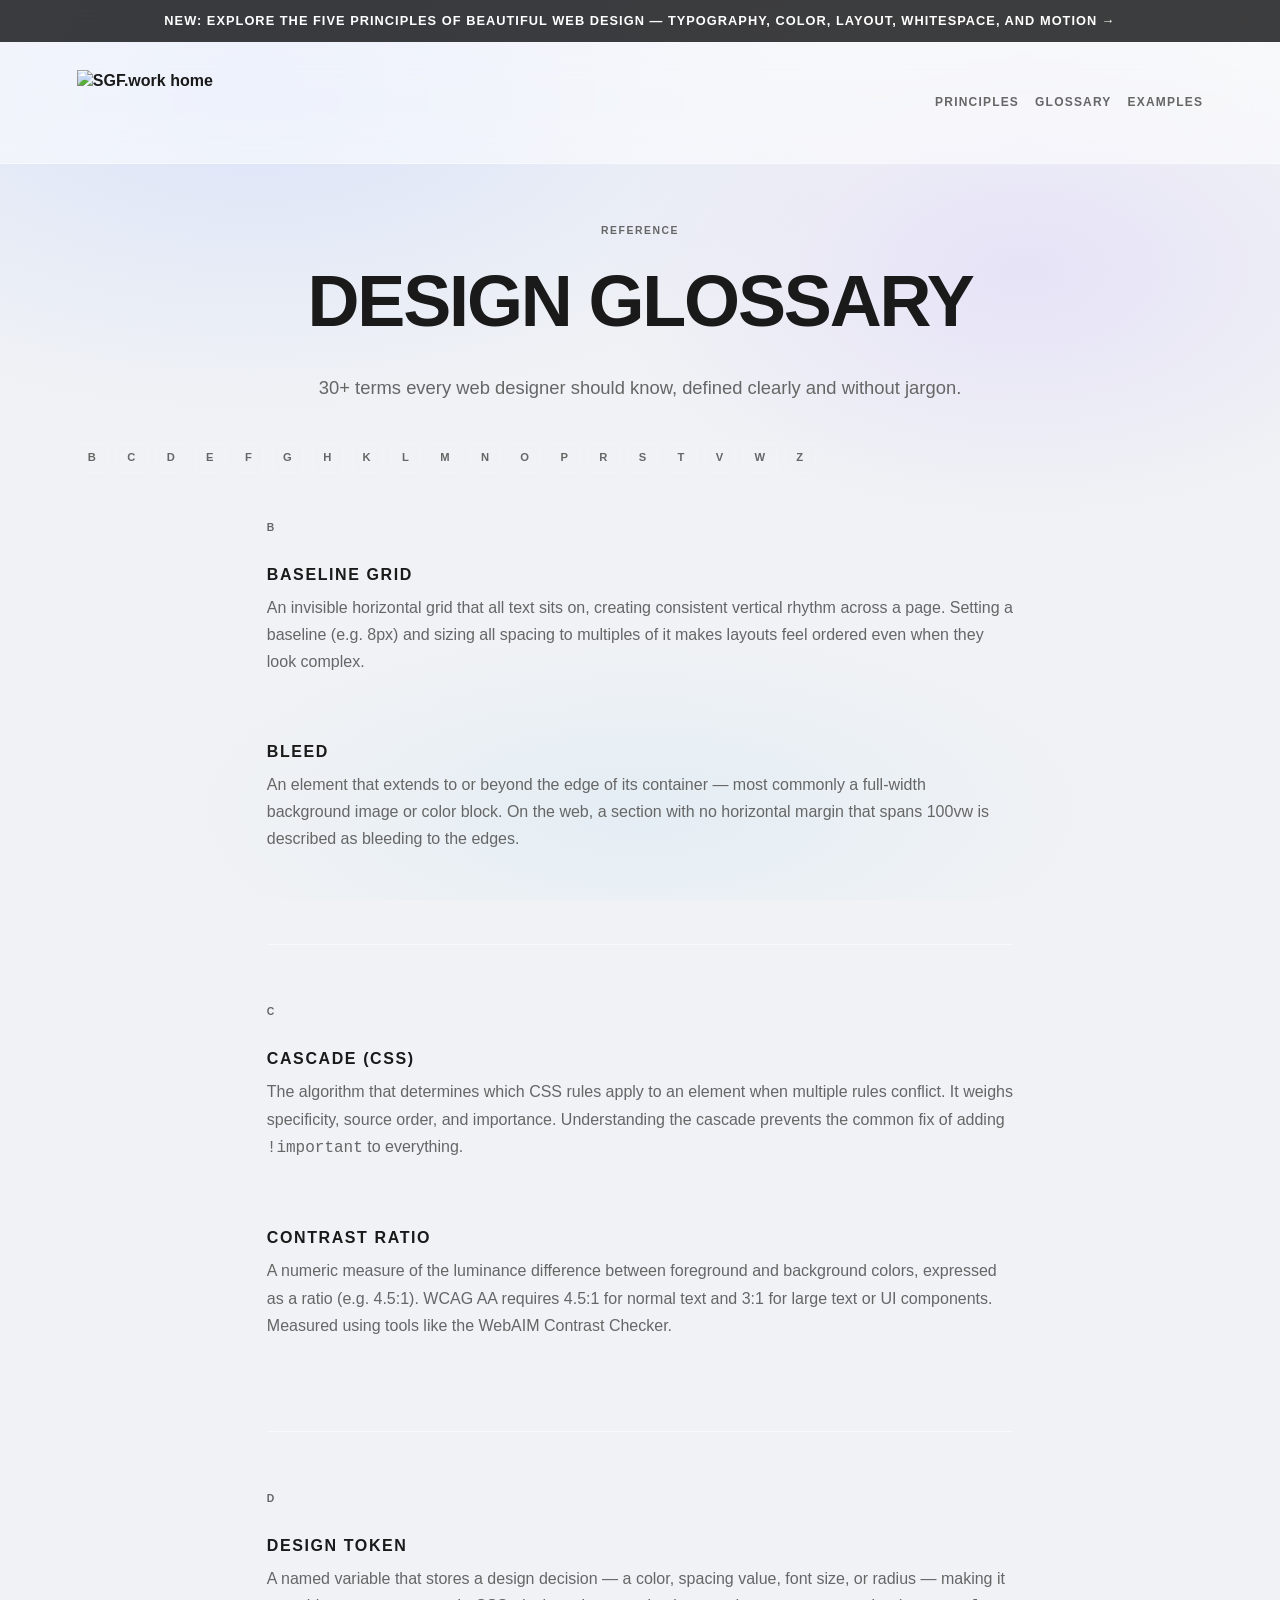
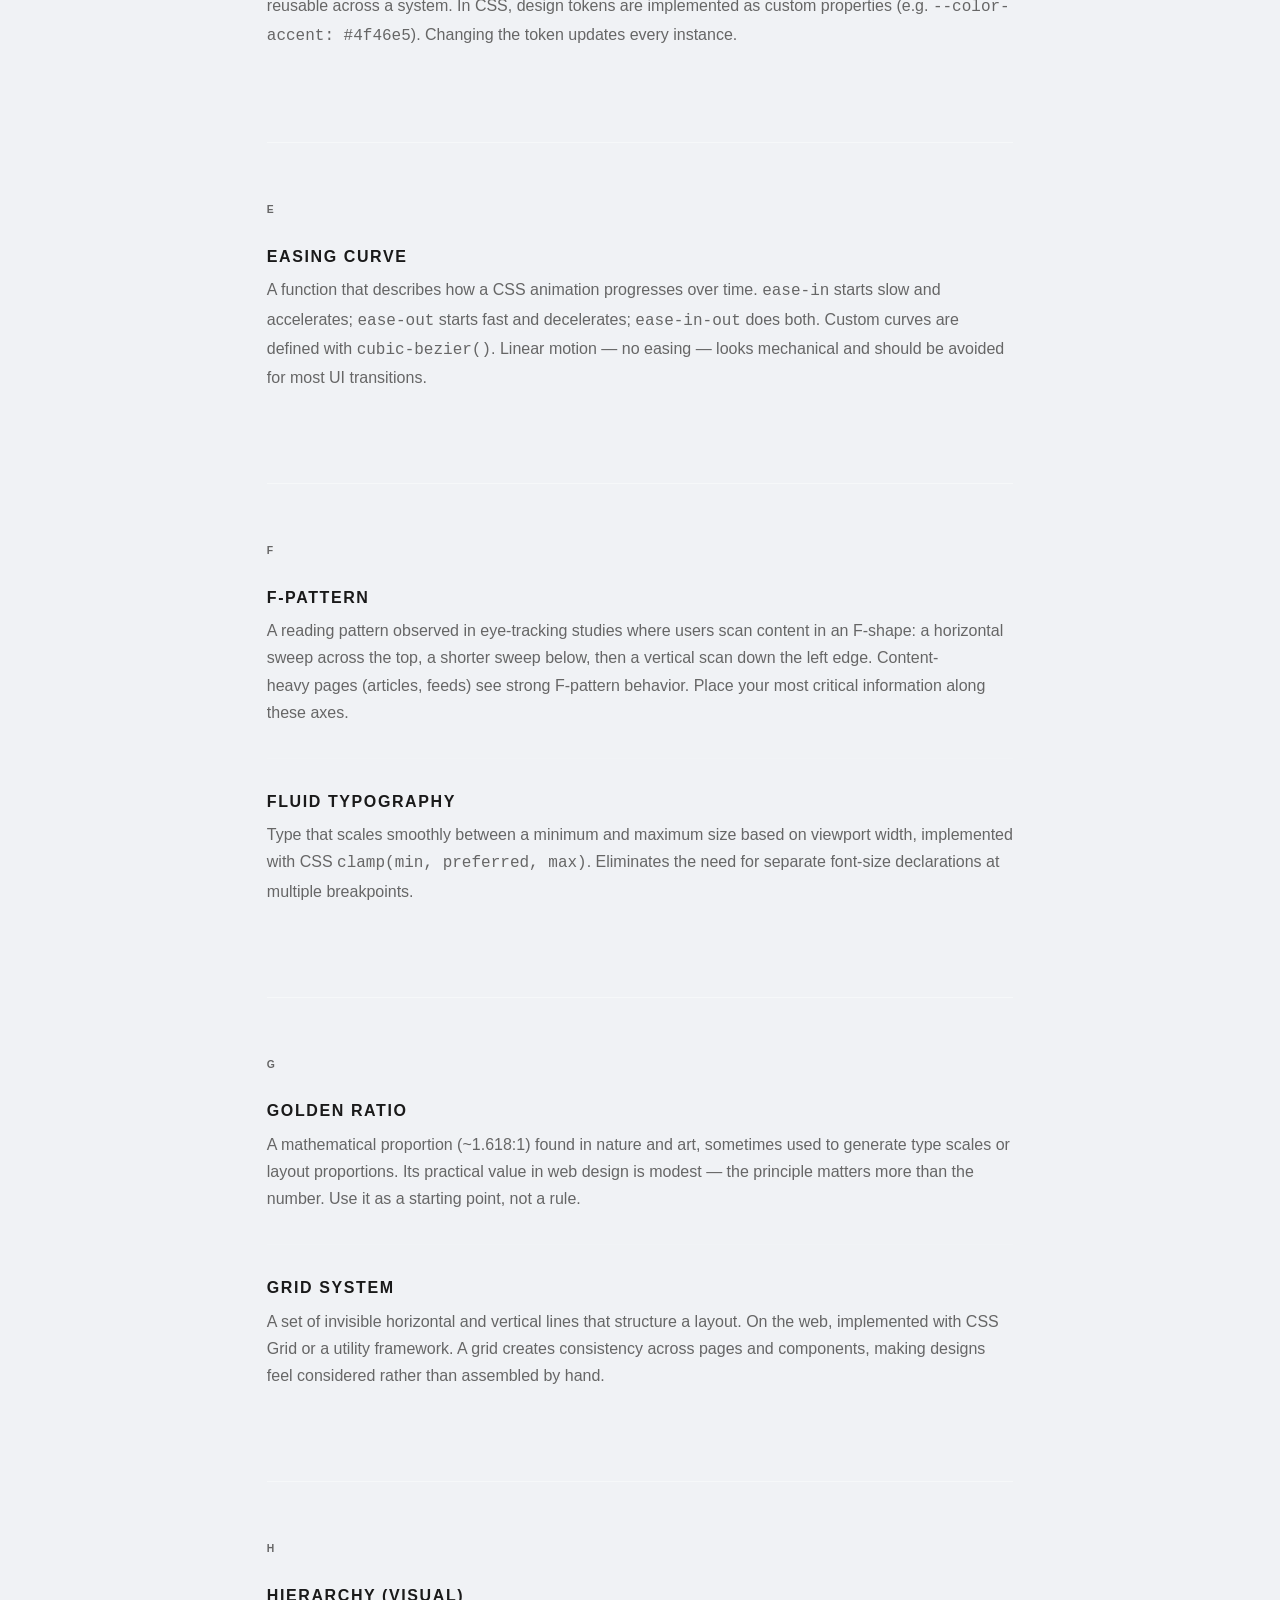
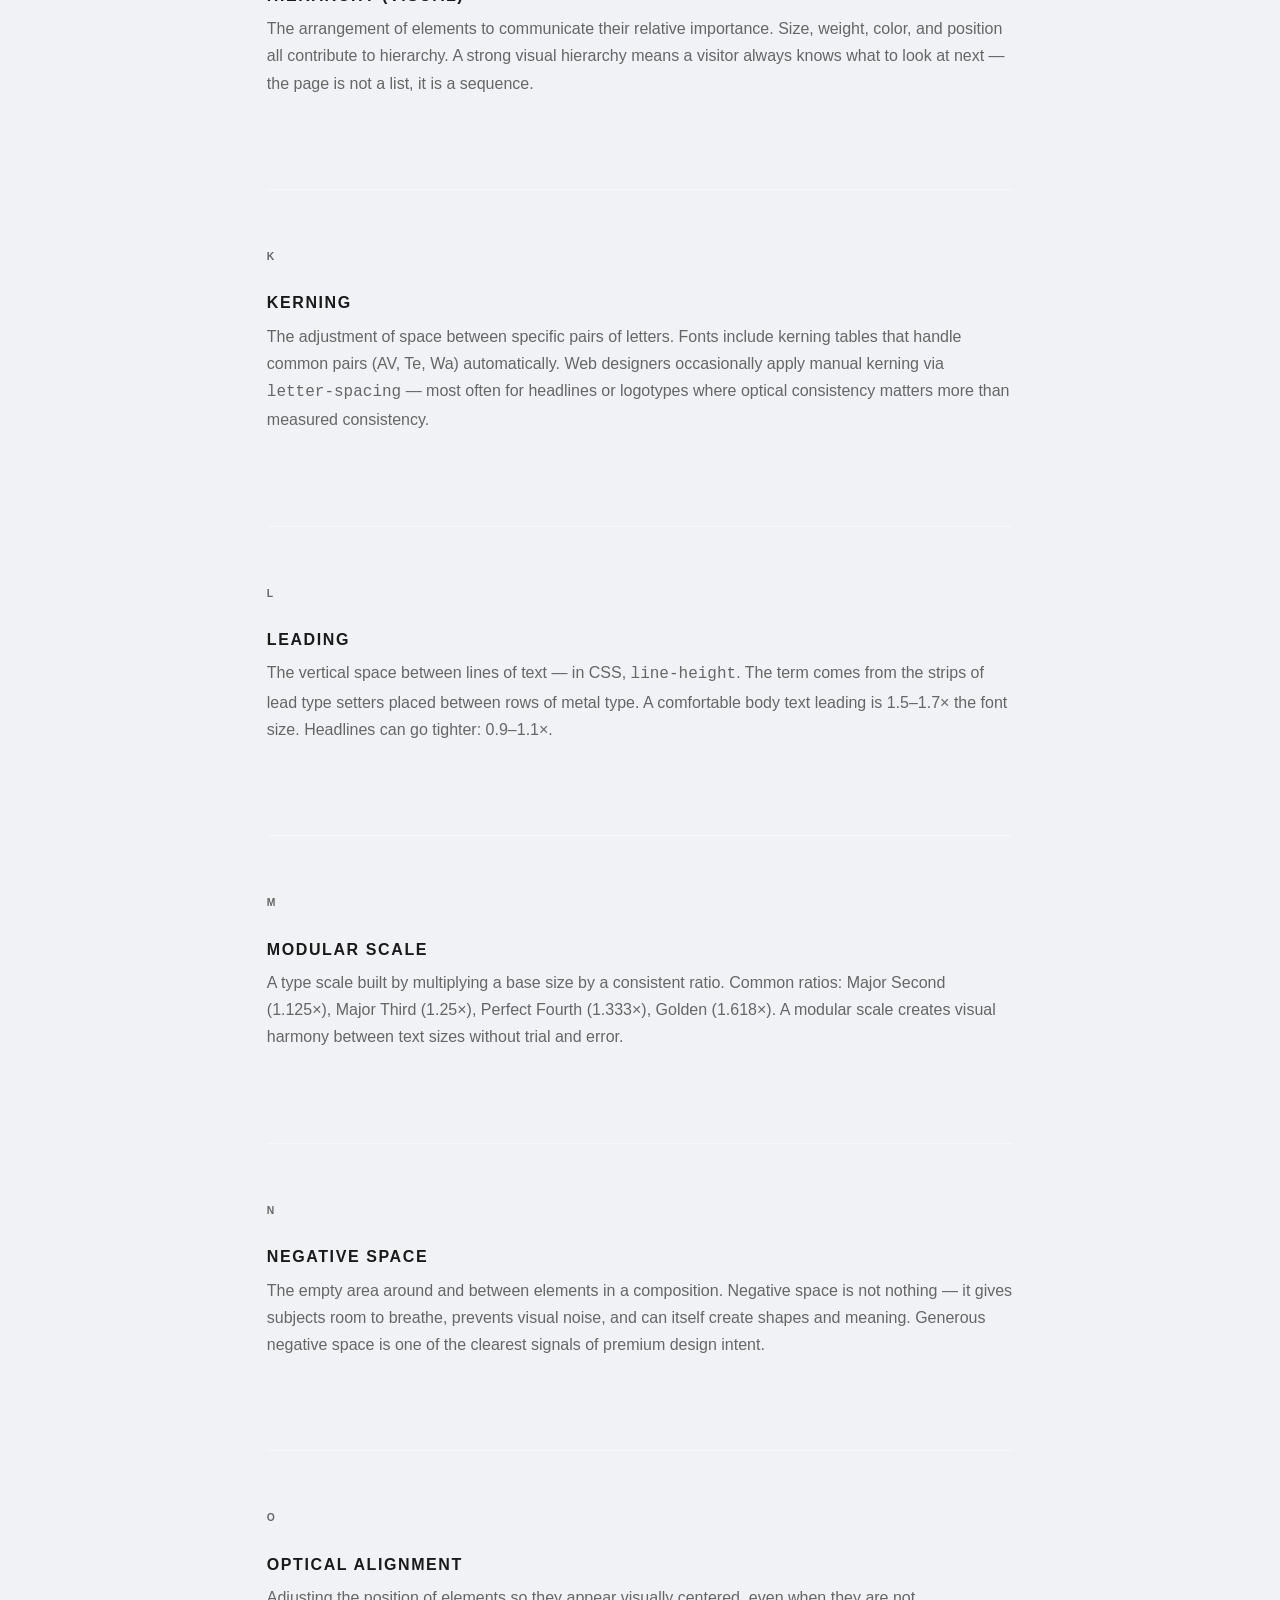
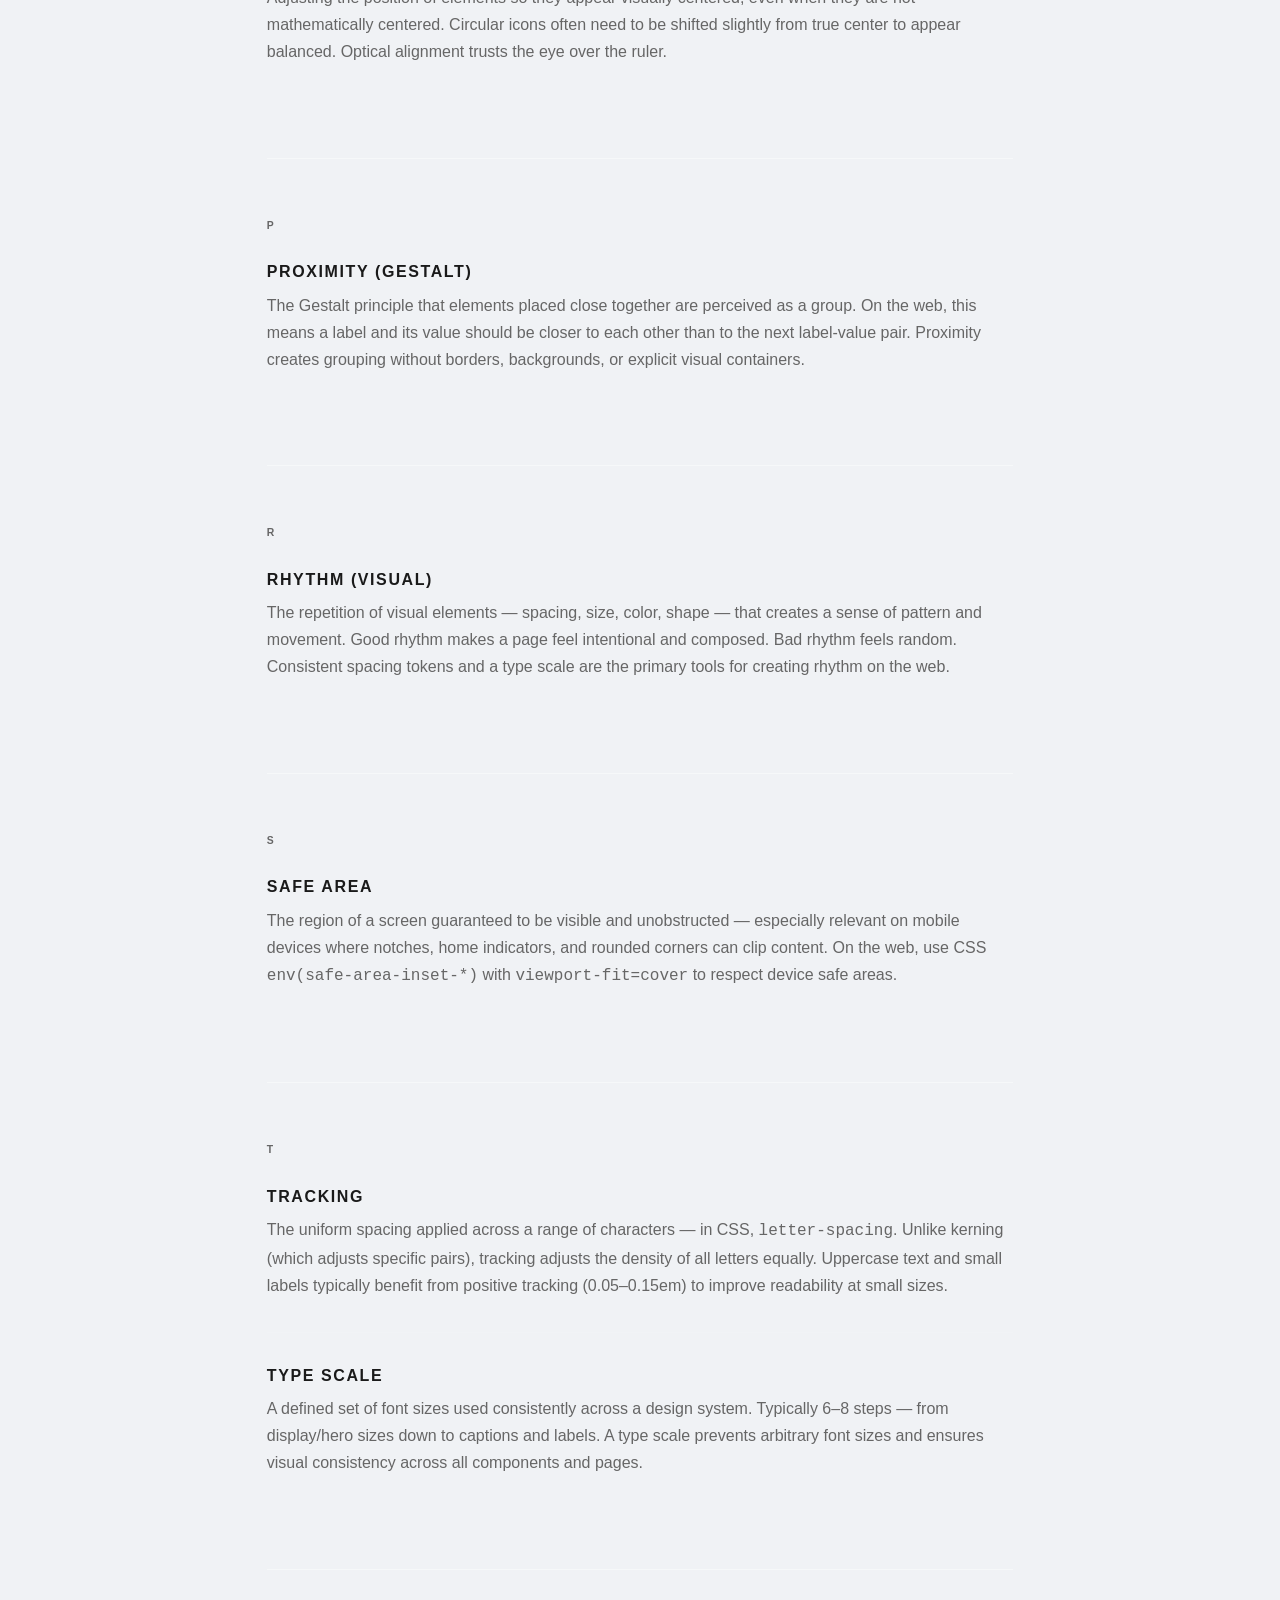
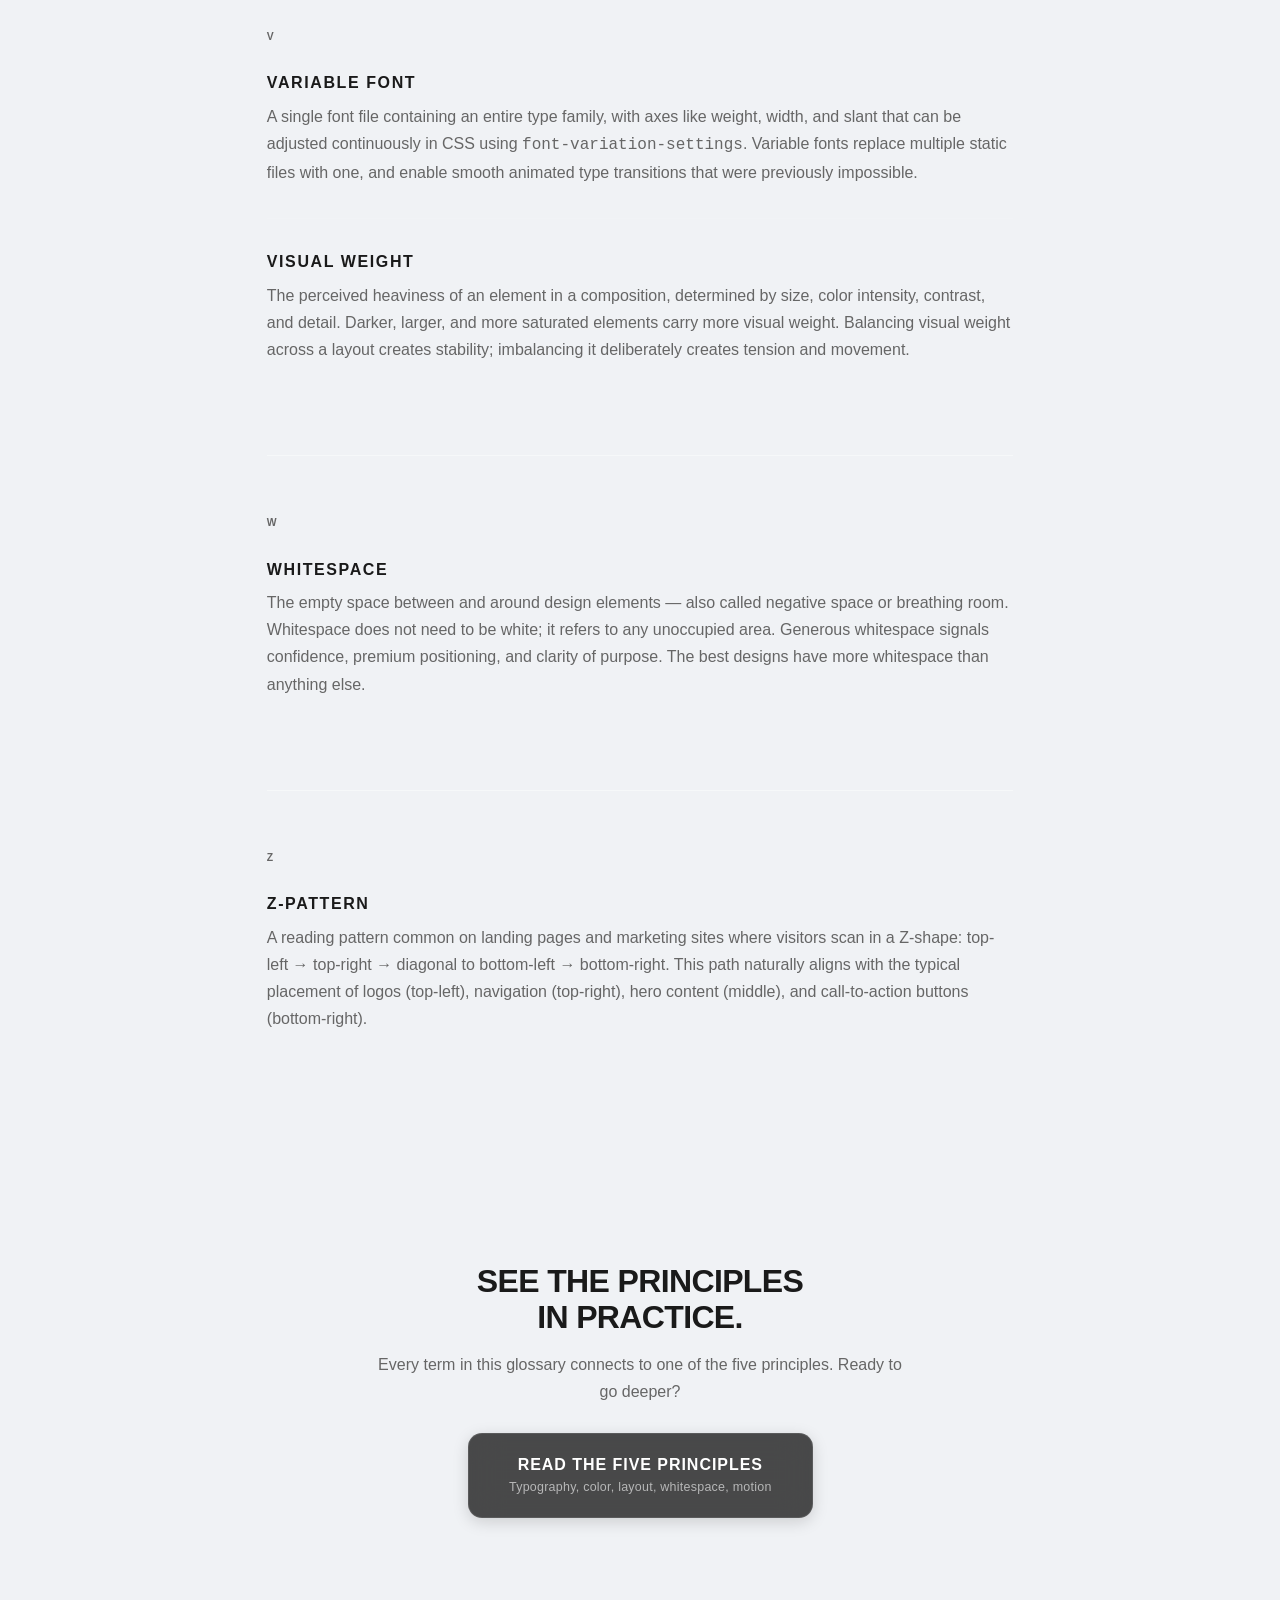
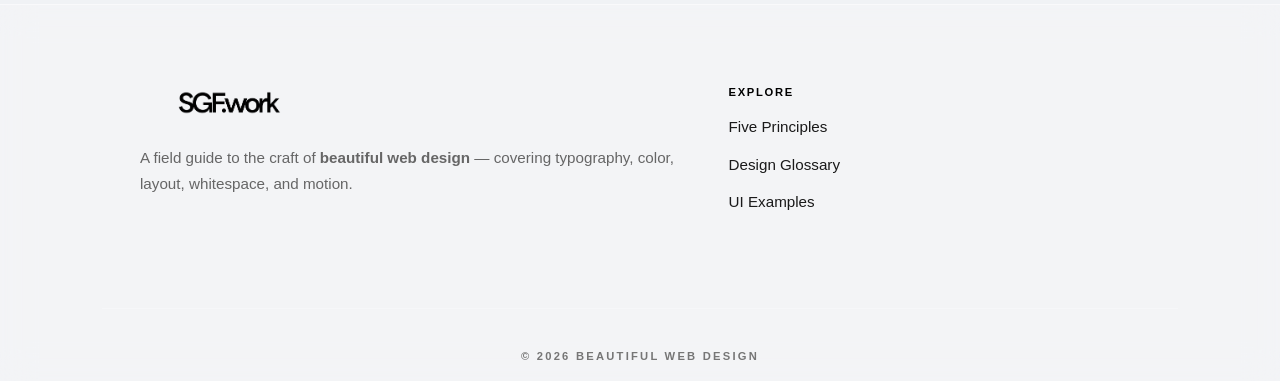
==== glossary.html @ 8f2be922 "Add design glossary and principles pages with comprehensive definitions and guidelines" ====
<!DOCTYPE html>
<html lang="en">
<head>
    <meta charset="UTF-8">
    <meta name="viewport" content="width=device-width, initial-scale=1.0">
    <title>Design Glossary | Beautiful Web Design</title>
    <meta name="description" content="30+ web design terms defined clearly — from baseline grid to Z-pattern scanning.">
    <link rel="icon" type="image/png" href="/assets/images/favicon.png">
    <link rel="stylesheet" href="https://use.typekit.net/oii6upi.css?display=swap">
    <link rel="stylesheet" href="/assets/css/global.css">
    <link rel="stylesheet" href="/assets/css/animations.css">
    <link rel="stylesheet" href="/assets/css/pages.css">
    <link rel="stylesheet" href="/assets/css/mobile.css">
    <script src="/assets/js/components.js" defer></script>
    <script src="/assets/js/animations.js" defer></script>
</head>
<body>

<div id="site-header" data-variant="main"></div>

<main id="main-content">

<!-- ═══════════════════════ PAGE HERO ═══════════════════════ -->

<section class="page-hero page-hero--wide">
    <div class="section-label">Reference</div>
    <h1>Design Glossary</h1>
    <p class="subtitle">30+ terms every web designer should know, defined clearly and without jargon.</p>
</section>

<!-- ═══════════════════════ LETTER NAV ═══════════════════════ -->

<div class="letter-nav" role="navigation" aria-label="Jump to letter">
    <a href="#letter-B">B</a>
    <a href="#letter-C">C</a>
    <a href="#letter-D">D</a>
    <a href="#letter-E">E</a>
    <a href="#letter-F">F</a>
    <a href="#letter-G">G</a>
    <a href="#letter-H">H</a>
    <a href="#letter-K">K</a>
    <a href="#letter-L">L</a>
    <a href="#letter-M">M</a>
    <a href="#letter-N">N</a>
    <a href="#letter-O">O</a>
    <a href="#letter-P">P</a>
    <a href="#letter-R">R</a>
    <a href="#letter-S">S</a>
    <a href="#letter-T">T</a>
    <a href="#letter-V">V</a>
    <a href="#letter-W">W</a>
    <a href="#letter-Z">Z</a>
</div>

<!-- ═══════════════════════ TERMS ═══════════════════════ -->

<div style="padding: 0 6% 80px; max-width: 900px; margin: 0 auto;">

    <!-- B -->
    <div id="letter-B" class="glossary-section">
        <div class="section-label" style="margin-bottom: 28px;">B</div>
        <div class="glossary-term">
            <h3>Baseline Grid</h3>
            <p>An invisible horizontal grid that all text sits on, creating consistent vertical rhythm across a page. Setting a baseline (e.g. 8px) and sizing all spacing to multiples of it makes layouts feel ordered even when they look complex.</p>
        </div>
        <div class="glossary-term">
            <h3>Bleed</h3>
            <p>An element that extends to or beyond the edge of its container — most commonly a full-width background image or color block. On the web, a section with no horizontal margin that spans 100vw is described as bleeding to the edges.</p>
        </div>
    </div>

    <div class="section-divider"></div>

    <!-- C -->
    <div id="letter-C" class="glossary-section" style="margin-top: 60px;">
        <div class="section-label" style="margin-bottom: 28px;">C</div>
        <div class="glossary-term">
            <h3>Cascade (CSS)</h3>
            <p>The algorithm that determines which CSS rules apply to an element when multiple rules conflict. It weighs specificity, source order, and importance. Understanding the cascade prevents the common fix of adding <code>!important</code> to everything.</p>
        </div>
        <div class="glossary-term">
            <h3>Contrast Ratio</h3>
            <p>A numeric measure of the luminance difference between foreground and background colors, expressed as a ratio (e.g. 4.5:1). WCAG AA requires 4.5:1 for normal text and 3:1 for large text or UI components. Measured using tools like the WebAIM Contrast Checker.</p>
        </div>
    </div>

    <div class="section-divider"></div>

    <!-- D -->
    <div id="letter-D" class="glossary-section" style="margin-top: 60px;">
        <div class="section-label" style="margin-bottom: 28px;">D</div>
        <div class="glossary-term">
            <h3>Design Token</h3>
            <p>A named variable that stores a design decision — a color, spacing value, font size, or radius — making it reusable across a system. In CSS, design tokens are implemented as custom properties (e.g. <code>--color-accent: #4f46e5</code>). Changing the token updates every instance.</p>
        </div>
    </div>

    <div class="section-divider"></div>

    <!-- E -->
    <div id="letter-E" class="glossary-section" style="margin-top: 60px;">
        <div class="section-label" style="margin-bottom: 28px;">E</div>
        <div class="glossary-term">
            <h3>Easing Curve</h3>
            <p>A function that describes how a CSS animation progresses over time. <code>ease-in</code> starts slow and accelerates; <code>ease-out</code> starts fast and decelerates; <code>ease-in-out</code> does both. Custom curves are defined with <code>cubic-bezier()</code>. Linear motion — no easing — looks mechanical and should be avoided for most UI transitions.</p>
        </div>
    </div>

    <div class="section-divider"></div>

    <!-- F -->
    <div id="letter-F" class="glossary-section" style="margin-top: 60px;">
        <div class="section-label" style="margin-bottom: 28px;">F</div>
        <div class="glossary-term">
            <h3>F-Pattern</h3>
            <p>A reading pattern observed in eye-tracking studies where users scan content in an F-shape: a horizontal sweep across the top, a shorter sweep below, then a vertical scan down the left edge. Content-heavy pages (articles, feeds) see strong F-pattern behavior. Place your most critical information along these axes.</p>
        </div>
        <div class="glossary-term">
            <h3>Fluid Typography</h3>
            <p>Type that scales smoothly between a minimum and maximum size based on viewport width, implemented with CSS <code>clamp(min, preferred, max)</code>. Eliminates the need for separate font-size declarations at multiple breakpoints.</p>
        </div>
    </div>

    <div class="section-divider"></div>

    <!-- G -->
    <div id="letter-G" class="glossary-section" style="margin-top: 60px;">
        <div class="section-label" style="margin-bottom: 28px;">G</div>
        <div class="glossary-term">
            <h3>Golden Ratio</h3>
            <p>A mathematical proportion (~1.618:1) found in nature and art, sometimes used to generate type scales or layout proportions. Its practical value in web design is modest — the principle matters more than the number. Use it as a starting point, not a rule.</p>
        </div>
        <div class="glossary-term">
            <h3>Grid System</h3>
            <p>A set of invisible horizontal and vertical lines that structure a layout. On the web, implemented with CSS Grid or a utility framework. A grid creates consistency across pages and components, making designs feel considered rather than assembled by hand.</p>
        </div>
    </div>

    <div class="section-divider"></div>

    <!-- H -->
    <div id="letter-H" class="glossary-section" style="margin-top: 60px;">
        <div class="section-label" style="margin-bottom: 28px;">H</div>
        <div class="glossary-term">
            <h3>Hierarchy (Visual)</h3>
            <p>The arrangement of elements to communicate their relative importance. Size, weight, color, and position all contribute to hierarchy. A strong visual hierarchy means a visitor always knows what to look at next — the page is not a list, it is a sequence.</p>
        </div>
    </div>

    <div class="section-divider"></div>

    <!-- K -->
    <div id="letter-K" class="glossary-section" style="margin-top: 60px;">
        <div class="section-label" style="margin-bottom: 28px;">K</div>
        <div class="glossary-term">
            <h3>Kerning</h3>
            <p>The adjustment of space between specific pairs of letters. Fonts include kerning tables that handle common pairs (AV, Te, Wa) automatically. Web designers occasionally apply manual kerning via <code>letter-spacing</code> — most often for headlines or logotypes where optical consistency matters more than measured consistency.</p>
        </div>
    </div>

    <div class="section-divider"></div>

    <!-- L -->
    <div id="letter-L" class="glossary-section" style="margin-top: 60px;">
        <div class="section-label" style="margin-bottom: 28px;">L</div>
        <div class="glossary-term">
            <h3>Leading</h3>
            <p>The vertical space between lines of text — in CSS, <code>line-height</code>. The term comes from the strips of lead type setters placed between rows of metal type. A comfortable body text leading is 1.5–1.7× the font size. Headlines can go tighter: 0.9–1.1×.</p>
        </div>
    </div>

    <div class="section-divider"></div>

    <!-- M -->
    <div id="letter-M" class="glossary-section" style="margin-top: 60px;">
        <div class="section-label" style="margin-bottom: 28px;">M</div>
        <div class="glossary-term">
            <h3>Modular Scale</h3>
            <p>A type scale built by multiplying a base size by a consistent ratio. Common ratios: Major Second (1.125×), Major Third (1.25×), Perfect Fourth (1.333×), Golden (1.618×). A modular scale creates visual harmony between text sizes without trial and error.</p>
        </div>
    </div>

    <div class="section-divider"></div>

    <!-- N -->
    <div id="letter-N" class="glossary-section" style="margin-top: 60px;">
        <div class="section-label" style="margin-bottom: 28px;">N</div>
        <div class="glossary-term">
            <h3>Negative Space</h3>
            <p>The empty area around and between elements in a composition. Negative space is not nothing — it gives subjects room to breathe, prevents visual noise, and can itself create shapes and meaning. Generous negative space is one of the clearest signals of premium design intent.</p>
        </div>
    </div>

    <div class="section-divider"></div>

    <!-- O -->
    <div id="letter-O" class="glossary-section" style="margin-top: 60px;">
        <div class="section-label" style="margin-bottom: 28px;">O</div>
        <div class="glossary-term">
            <h3>Optical Alignment</h3>
            <p>Adjusting the position of elements so they appear visually centered, even when they are not mathematically centered. Circular icons often need to be shifted slightly from true center to appear balanced. Optical alignment trusts the eye over the ruler.</p>
        </div>
    </div>

    <div class="section-divider"></div>

    <!-- P -->
    <div id="letter-P" class="glossary-section" style="margin-top: 60px;">
        <div class="section-label" style="margin-bottom: 28px;">P</div>
        <div class="glossary-term">
            <h3>Proximity (Gestalt)</h3>
            <p>The Gestalt principle that elements placed close together are perceived as a group. On the web, this means a label and its value should be closer to each other than to the next label-value pair. Proximity creates grouping without borders, backgrounds, or explicit visual containers.</p>
        </div>
    </div>

    <div class="section-divider"></div>

    <!-- R -->
    <div id="letter-R" class="glossary-section" style="margin-top: 60px;">
        <div class="section-label" style="margin-bottom: 28px;">R</div>
        <div class="glossary-term">
            <h3>Rhythm (Visual)</h3>
            <p>The repetition of visual elements — spacing, size, color, shape — that creates a sense of pattern and movement. Good rhythm makes a page feel intentional and composed. Bad rhythm feels random. Consistent spacing tokens and a type scale are the primary tools for creating rhythm on the web.</p>
        </div>
    </div>

    <div class="section-divider"></div>

    <!-- S -->
    <div id="letter-S" class="glossary-section" style="margin-top: 60px;">
        <div class="section-label" style="margin-bottom: 28px;">S</div>
        <div class="glossary-term">
            <h3>Safe Area</h3>
            <p>The region of a screen guaranteed to be visible and unobstructed — especially relevant on mobile devices where notches, home indicators, and rounded corners can clip content. On the web, use CSS <code>env(safe-area-inset-*)</code> with <code>viewport-fit=cover</code> to respect device safe areas.</p>
        </div>
    </div>

    <div class="section-divider"></div>

    <!-- T -->
    <div id="letter-T" class="glossary-section" style="margin-top: 60px;">
        <div class="section-label" style="margin-bottom: 28px;">T</div>
        <div class="glossary-term">
            <h3>Tracking</h3>
            <p>The uniform spacing applied across a range of characters — in CSS, <code>letter-spacing</code>. Unlike kerning (which adjusts specific pairs), tracking adjusts the density of all letters equally. Uppercase text and small labels typically benefit from positive tracking (0.05–0.15em) to improve readability at small sizes.</p>
        </div>
        <div class="glossary-term">
            <h3>Type Scale</h3>
            <p>A defined set of font sizes used consistently across a design system. Typically 6–8 steps — from display/hero sizes down to captions and labels. A type scale prevents arbitrary font sizes and ensures visual consistency across all components and pages.</p>
        </div>
    </div>

    <div class="section-divider"></div>

    <!-- V -->
    <div id="letter-V" class="glossary-section" style="margin-top: 60px;">
        <div class="section-label" style="margin-bottom: 28px;">V</div>
        <div class="glossary-term">
            <h3>Variable Font</h3>
            <p>A single font file containing an entire type family, with axes like weight, width, and slant that can be adjusted continuously in CSS using <code>font-variation-settings</code>. Variable fonts replace multiple static files with one, and enable smooth animated type transitions that were previously impossible.</p>
        </div>
        <div class="glossary-term">
            <h3>Visual Weight</h3>
            <p>The perceived heaviness of an element in a composition, determined by size, color intensity, contrast, and detail. Darker, larger, and more saturated elements carry more visual weight. Balancing visual weight across a layout creates stability; imbalancing it deliberately creates tension and movement.</p>
        </div>
    </div>

    <div class="section-divider"></div>

    <!-- W -->
    <div id="letter-W" class="glossary-section" style="margin-top: 60px;">
        <div class="section-label" style="margin-bottom: 28px;">W</div>
        <div class="glossary-term">
            <h3>Whitespace</h3>
            <p>The empty space between and around design elements — also called negative space or breathing room. Whitespace does not need to be white; it refers to any unoccupied area. Generous whitespace signals confidence, premium positioning, and clarity of purpose. The best designs have more whitespace than anything else.</p>
        </div>
    </div>

    <div class="section-divider"></div>

    <!-- Z -->
    <div id="letter-Z" class="glossary-section" style="margin-top: 60px;">
        <div class="section-label" style="margin-bottom: 28px;">Z</div>
        <div class="glossary-term">
            <h3>Z-Pattern</h3>
            <p>A reading pattern common on landing pages and marketing sites where visitors scan in a Z-shape: top-left → top-right → diagonal to bottom-left → bottom-right. This path naturally aligns with the typical placement of logos (top-left), navigation (top-right), hero content (middle), and call-to-action buttons (bottom-right).</p>
        </div>
    </div>

</div>

<!-- ═══════════════════════ CTA ═══════════════════════ -->

<div class="why-cta">
    <h2>See the principles in practice.</h2>
    <p>Every term in this glossary connects to one of the five principles. Ready to go deeper?</p>
    <a href="/principles.html" class="btn-cta">Read the Five Principles <span>Typography, color, layout, whitespace, motion</span></a>
</div>

</main>

<div id="site-footer" data-variant="full"></div>

</body>
</html>
---- assets/css/global.css ----
/* ==========================================================================
   Global Styles - Shared across all pages
   ========================================================================== */

:root {
            --primary-color: #000000;
            --accent-color: #000000;
            --text-main: #1a1a1a;
            --text-muted: #666666;
            --bg-color: #f0f2f5;
            --glass-bg: rgba(255, 255, 255, 0.45);
            --glass-bg-hover: rgba(255, 255, 255, 0.6);
            --glass-border: rgba(255, 255, 255, 0.5);
            --glass-shadow: 0 8px 32px rgba(0, 0, 0, 0.06);
            --glass-blur: blur(16px);
            --dark-glass-bg: rgba(0, 0, 0, 0.65);
            --dark-glass-border: rgba(255, 255, 255, 0.12);
}

/* --- Heading & Text Wrap --- */
h1, h2, h3, h4 {
    text-wrap: balance;
}

p {
    text-wrap: pretty;
}

/* --- Brand Subtitle (by Global Workspaces) --- */
.brand-sub {
    display: block;
    font-size: 0.45em;
    font-weight: 300;
    opacity: 0.7;
    letter-spacing: 0;
    text-transform: none;
    margin-top: 0.3em;
}

/* --- Skip Link (Accessibility) --- */
.skip-link {
    position: absolute;
    top: -40px;
    left: 0;
    background: var(--primary-color);
    color: white;
    padding: 8px 16px;
    z-index: 100;
    text-decoration: none;
    font-size: 0.9rem;
}

.skip-link:focus {
    top: 0;
}

/* --- Navigation --- */
nav {
    display: flex;
    justify-content: space-between;
    align-items: center;
    padding: 28px 6%;
    position: sticky;
    top: 0;
    background: rgba(255, 255, 255, 0.5);
    -webkit-backdrop-filter: blur(20px);
    backdrop-filter: blur(20px);
    z-index: 90;
    transition: margin 0.3s ease, border-radius 0.3s ease, box-shadow 0.3s ease, padding 0.3s ease, top 0.3s ease, background 0.3s ease;
    border-bottom: 1px solid rgba(255, 255, 255, 0.4);
}

nav.scrolled {
    margin: 10px 4%;
    top: 10px;
    border-radius: 16px;
    box-shadow: 0 8px 32px rgba(0, 0, 0, 0.08), inset 0 1px 0 rgba(255, 255, 255, 0.6);
    padding: 8px 3%;
    background: rgba(255, 255, 255, 0.55);
    border: 1px solid rgba(255, 255, 255, 0.5);
    border-bottom: 1px solid rgba(255, 255, 255, 0.5);
}

.announcement-banner {
    background: rgba(0, 0, 0, 0.75);
    -webkit-backdrop-filter: blur(16px);
    backdrop-filter: blur(16px);
    color: #fff;
    text-align: center;
    padding: 12px 6%;
    font-family: "area-normal", sans-serif;
    font-weight: 900;
    font-size: 0.8rem;
    letter-spacing: 0.08em;
    text-transform: uppercase;
}

.logo-link {
    text-decoration: none;
    color: inherit;
    display: inline-flex;
    align-items: center;
}
.logo {
    height: 65px;
    width: auto;
    object-fit: contain;
    display: block;
    transition: height 0.3s ease;
}

nav.scrolled .logo {
    height: 28px;
}

.nav-right {
    display: flex;
    align-items: center;
    gap: 16px;
}

.nav-blog-link {
    font-family: "area-normal", sans-serif;
    font-weight: 900;
    font-size: 0.75rem;
    text-transform: uppercase;
    letter-spacing: 0.1em;
    text-decoration: none;
    color: var(--text-muted);
    transition: color 0.2s;
}

.nav-blog-link:hover {
    color: var(--accent-color);
}

.phase-badge {
    font-size: 0.65rem;
    background: rgba(0, 0, 0, 0.75);
    -webkit-backdrop-filter: blur(8px);
    backdrop-filter: blur(8px);
    color: white;
    padding: 4px 10px;
    border-radius: 20px;
    letter-spacing: 0.1em;
    text-transform: uppercase;
    line-height: 1;
    display: inline-flex;
    align-items: center;
    border: 1px solid rgba(255, 255, 255, 0.1);
}

.back-link {
    font-family: "area-normal", sans-serif;
    font-weight: 900;
    font-size: 0.75rem;
    text-transform: uppercase;
    letter-spacing: 0.1em;
    text-decoration: none;
    color: var(--text-muted);
    transition: color 0.2s;
}

.back-link:hover { color: var(--accent-color); }

/* --- Full Footer --- */
.main-footer {
    background-color: rgba(245, 245, 248, 0.5);
    -webkit-backdrop-filter: blur(16px);
    backdrop-filter: blur(16px);
    padding: 80px 8% 40px 8%;
    border-top: 1px solid rgba(255, 255, 255, 0.5);
}

.footer-grid {
    display: grid;
    grid-template-columns: 2fr 1.5fr;
    gap: 40px;
    max-width: 1000px;
    margin: 0 auto;
}

.footer-header {
    font-family: "area-normal", sans-serif;
    font-weight: 900;
    font-size: 0.7rem;
    letter-spacing: 0.15em;
    text-transform: uppercase;
    margin-bottom: 15px;
    display: block;
    color: var(--primary-color);
}

.footer-seo-text {
    font-family: "area", sans-serif;
    font-weight: 400;
    font-size: 0.95rem;
    line-height: 1.7;
    color: var(--text-muted);
}

.footer-contact {
    list-style: none;
    padding: 0;
    margin: 0;
    font-family: "area", sans-serif;
    font-weight: 400;
}

.footer-contact li { margin-bottom: 15px; }

.footer-contact a {
    color: var(--text-main);
    text-decoration: none;
    font-size: 0.95rem;
    transition: color 0.2s ease;
}

.footer-social {
    display: flex;
    align-items: center;
    justify-content: center;
    gap: 16px;
    margin-bottom: 20px;
}

.footer-social-link {
    display: flex;
    align-items: center;
    justify-content: center;
    min-width: 44px;
    min-height: 44px;
    color: #767676;
    transition: color 0.2s ease;
}

.footer-social-link:hover {
    color: var(--text-main);
}

.footer-social-link svg {
    width: 24px;
    height: 24px;
    fill: currentColor;
    display: block;
}

.mailing-only-label {
    display: block;
    font-family: "area-normal", sans-serif;
    font-weight: 900;
    font-size: 0.65rem;
    background: #eee;
    color: #666;
    padding: 2px 6px;
    width: fit-content;
    margin-bottom: 8px;
    border-radius: 4px;
}

.footer-bottom {
    margin-top: 80px;
    padding-top: 40px;
    border-top: 1px solid rgba(255, 255, 255, 0.3);
    text-align: center;
    font-family: "area-normal", sans-serif;
    font-weight: 900;
    font-size: 0.7rem;
    letter-spacing: 0.2em;
    text-transform: uppercase;
    color: #767676;
}

.footer-logos-divider {
    display: flex;
    align-items: center;
    justify-content: center;
    gap: 20px;
    margin-top: 24px;
}

.footer-divider-line {
    width: 1px;
    height: 28px;
    border: none;
    background-color: #ccc;
    margin: 0;
}

/* --- Simple Footer --- */
.simple-footer {
    padding: 40px;
    text-align: center;
    font-size: 0.7rem;
    letter-spacing: 0.2em;
    color: #767676;
}

/* --- Hero CTAs --- */
.hero-ctas {
    display: flex;
    gap: 12px;
    margin-top: 36px;
    flex-wrap: wrap;
    justify-content: center;
}

.btn-cta-primary {
    display: inline-block;
    background: rgba(0,0,0,0.8);
    backdrop-filter: blur(10px);
    -webkit-backdrop-filter: blur(10px);
    color: #fff;
    padding: 18px 36px;
    border-radius: 14px;
    text-decoration: none;
    font-family: "area-normal", sans-serif;
    font-weight: 900;
    font-size: 1rem;
    letter-spacing: 0.04em;
    text-transform: uppercase;
    border: 1px solid rgba(255,255,255,0.12);
    box-shadow: 0 8px 32px rgba(0,0,0,0.2);
    transition: all 0.2s ease;
}
.btn-cta-primary:hover {
    background: rgba(0,0,0,0.95);
    transform: translateY(-2px);
    box-shadow: 0 12px 40px rgba(0,0,0,0.25);
}

.btn-cta-secondary {
    display: inline-block;
    background: rgba(255,255,255,0.5);
    backdrop-filter: blur(10px);
    -webkit-backdrop-filter: blur(10px);
    color: rgba(0,0,0,0.75);
    padding: 18px 36px;
    border-radius: 14px;
    text-decoration: none;
    font-family: "area-normal", sans-serif;
    font-weight: 700;
    font-size: 1rem;
    letter-spacing: 0.04em;
    text-transform: uppercase;
    border: 1px solid rgba(255,255,255,0.6);
    box-shadow: 0 4px 16px rgba(0,0,0,0.06);
    transition: all 0.2s ease;
}
.btn-cta-secondary:hover {
    background: rgba(255,255,255,0.75);
    transform: translateY(-2px);
}

/* --- Footer Responsive --- */
@media (max-width: 900px) {
    .footer-grid { grid-template-columns: 1fr; gap: 40px; }
}

        * { box-sizing: border-box; }

        body {
            margin: 0;
            padding: 0;
            font-family: "area-normal", sans-serif;
            font-weight: 900;
            background-color: var(--bg-color);
            background-image:
                radial-gradient(ellipse 80% 60% at 20% 10%, rgba(180, 200, 255, 0.35) 0%, transparent 60%),
                radial-gradient(ellipse 60% 50% at 80% 30%, rgba(200, 180, 255, 0.25) 0%, transparent 55%),
                radial-gradient(ellipse 70% 40% at 50% 90%, rgba(180, 220, 240, 0.2) 0%, transparent 50%);
            background-attachment: fixed;
            color: var(--text-main);
            -webkit-font-smoothing: antialiased;
            line-height: 1.4;
        }

        /* --- TICKER --- */
        .ticker-wrap {
            background: rgba(0, 0, 0, 0.7);
            -webkit-backdrop-filter: blur(16px);
            backdrop-filter: blur(16px);
            color: white;
            overflow: hidden;
            padding: 10px 0;
            white-space: nowrap;
        }
        .ticker-track {
            display: inline-block;
            animation: ticker 20s linear infinite;
        }
        .ticker-track span {
            font-family: "area-normal", sans-serif;
            font-weight: 900;
            font-size: 0.75rem;
            letter-spacing: 0.12em;
            text-transform: uppercase;
            margin-right: 48px;
        }
        .ticker-track span.sep {
            margin-right: 48px;
            opacity: 0.3;
        }
        @keyframes ticker {
            0% { transform: translateX(0); }
            100% { transform: translateX(-50%); }
        }

        /* --- HERO --- */
        .hero {
            display: flex;
            flex-direction: column;
            align-items: center;
            justify-content: center;
            text-align: center;
            padding: 70px 10% 50px;
        }

        h1 {
            font-size: clamp(3.5rem, 12vw, 8rem);
            line-height: 0.85;
            margin: 0 0 28px;
            letter-spacing: -0.03em;
            text-transform: uppercase;
            font-weight: 900;
        }

        p.tagline {
            font-size: 1.15rem;
            max-width: 580px;
            margin: 0 auto;
            font-family: "area", sans-serif;
            font-weight: 400;
            line-height: 1.7;
            color: var(--text-muted);
        }

        /* --- STATS ROW --- */
        .stats-row {
            display: flex;
            align-items: center;
            justify-content: center;
            gap: 40px;
            flex-wrap: wrap;
            max-width: 620px;
            margin: 50px auto;
            padding: 32px 20px;
            background: rgba(255, 255, 255, 0.35);
            -webkit-backdrop-filter: blur(14px);
            backdrop-filter: blur(14px);
            border: 1px solid rgba(255, 255, 255, 0.5);
            border-radius: 16px;
            box-shadow: 0 4px 24px rgba(0, 0, 0, 0.04), inset 0 1px 0 rgba(255, 255, 255, 0.5);
        }

        .stat { text-align: center; }

        .stat-number {
            font-size: 2rem;
            font-weight: 900;
            letter-spacing: -0.03em;
            line-height: 1;
        }

        .stat-label {
            font-family: "area", sans-serif;
            font-weight: 400;
            font-size: 0.78rem;
            color: var(--text-muted);
            margin-top: 5px;
            letter-spacing: 0.05em;
            text-transform: uppercase;
        }

        .stat-divider {
            width: 1px;
            height: 36px;
            background: rgba(0, 0, 0, 0.1);
        }

        /* --- OFFER CARD --- */
        .offer-section {
            max-width: 580px;
            margin: 0 auto 20px;
            padding: 0 20px;
        }

        .offer-card {
            background: rgba(0, 0, 0, 0.65);
            -webkit-backdrop-filter: blur(20px) saturate(1.4);
            backdrop-filter: blur(20px) saturate(1.4);
            color: white;
            border-radius: 20px;
            padding: 44px 40px;
            border: 1px solid rgba(255, 255, 255, 0.1);
            box-shadow: 0 8px 32px rgba(0, 0, 0, 0.15), inset 0 1px 0 rgba(255, 255, 255, 0.08);
        }

        .spots-badge {
            display: inline-block;
            border: 1px solid rgba(255,255,255,0.2);
            background: rgba(255, 255, 255, 0.1);
            -webkit-backdrop-filter: blur(8px);
            backdrop-filter: blur(8px);
            color: white;
            font-size: 0.65rem;
            font-weight: 900;
            letter-spacing: 0.15em;
            text-transform: uppercase;
            padding: 6px 14px;
            border-radius: 100px;
            margin-bottom: 24px;
        }

        .offer-card h2 {
            font-size: 2rem;
            margin: 0 0 12px;
            text-transform: uppercase;
            letter-spacing: -0.02em;
            line-height: 1.1;
        }

        .offer-card > p {
            font-family: "area", sans-serif;
            font-weight: 400;
            font-size: 1rem;
            color: rgba(255,255,255,0.6);
            margin: 0 0 32px;
            line-height: 1.6;
        }

        .price-row {
            display: flex;
            align-items: baseline;
            gap: 14px;
            margin-bottom: 8px;
        }

        .price-now {
            font-size: 3.2rem;
            font-weight: 900;
            line-height: 1;
            letter-spacing: -0.03em;
        }

        .price-arrow {
            font-size: 1.2rem;
            opacity: 0.35;
        }

        .price-worth {
            font-size: 1.4rem;
            font-weight: 900;
            text-decoration: underline;
            text-underline-offset: 4px;
        }

        .price-note {
            font-family: "area", sans-serif;
            font-weight: 400;
            font-size: 0.85rem;
            color: rgba(255,255,255,0.45);
            margin: 0 0 32px;
        }

        .perks {
            list-style: none;
            padding: 0;
            margin: 0 0 36px;
            display: flex;
            flex-direction: column;
            gap: 10px;
            border-top: 1px solid rgba(255,255,255,0.1);
            padding-top: 24px;
        }

        .perks li {
            font-family: "area", sans-serif;
            font-weight: 400;
            font-size: 0.95rem;
            color: rgba(255,255,255,0.75);
            display: flex;
            align-items: center;
            gap: 10px;
        }

        .perks li::before {
            content: '—';
            opacity: 0.35;
            font-size: 0.8rem;
        }

        .btn-founding {
            display: block;
            background: rgba(255, 255, 255, 0.9);
            -webkit-backdrop-filter: blur(10px);
            backdrop-filter: blur(10px);
            color: var(--primary-color);
            padding: 20px 32px;
            border-radius: 14px;
            text-decoration: none;
            font-size: 1rem;
            font-weight: 900;
            letter-spacing: 0.06em;
            text-transform: uppercase;
            text-align: center;
            transition: all 0.25s ease;
            width: 100%;
            border: 1px solid rgba(255, 255, 255, 0.6);
            box-shadow: 0 4px 16px rgba(0, 0, 0, 0.1);
        }

        .btn-founding:hover {
            background: rgba(255, 255, 255, 1);
            transform: translateY(-2px);
            box-shadow: 0 8px 24px rgba(0, 0, 0, 0.15);
        }

        .btn-founding span {
            font-family: "area", sans-serif;
            font-weight: 400;
            font-size: 0.78rem;
            display: block;
            opacity: 0.5;
            margin-top: 3px;
            letter-spacing: 0.02em;
            text-transform: none;
        }

        /* --- DIVIDER --- */
        .or-divider {
            text-align: center;
            padding: 36px 0 28px;
            font-family: "area", sans-serif;
            font-weight: 400;
            font-size: 0.82rem;
            color: #bbbbbb;
            letter-spacing: 0.08em;
        }

        /* --- WAITLIST --- */
        .signup-section {
            display: flex;
            flex-direction: column;
            align-items: center;
            padding: 0 20px 100px;
        }

        .signup-section h3 {
            font-size: 0.7rem;
            letter-spacing: 0.18em;
            text-transform: uppercase;
            color: var(--text-muted);
            font-weight: 900;
            margin: 0 0 20px;
        }

        .mailchimp-container {
            width: 100%;
            max-width: 440px;
        }

        .mc-field-group label {
            position: absolute;
            width: 1px; height: 1px;
            padding: 0; margin: -1px;
            overflow: hidden;
            clip: rect(0,0,0,0);
            white-space: nowrap;
            border: 0;
        }

        #mc_embed_signup input[type="text"],
        #mc_embed_signup input[type="email"] {
            width: 100%;
            padding: 18px 20px;
            margin-bottom: 10px;
            border: 1px solid rgba(255, 255, 255, 0.5);
            border-radius: 14px;
            font-family: "area-normal", sans-serif;
            font-weight: 900;
            font-size: 0.95rem;
            background: rgba(255, 255, 255, 0.45);
            -webkit-backdrop-filter: blur(12px);
            backdrop-filter: blur(12px);
            box-sizing: border-box;
            transition: all 0.25s ease;
            color: var(--primary-color);
            box-shadow: 0 2px 12px rgba(0, 0, 0, 0.03), inset 0 1px 0 rgba(255, 255, 255, 0.5);
        }

        #mc_embed_signup input[type="text"]:focus,
        #mc_embed_signup input[type="email"]:focus {
            outline: 2px solid var(--primary-color);
            outline-offset: 2px;
            border-color: rgba(0, 0, 0, 0.2);
            background: rgba(255, 255, 255, 0.6);
            box-shadow: 0 4px 20px rgba(0, 0, 0, 0.06);
        }

        #mc_embed_signup input[type="submit"] {
            background: rgba(255, 255, 255, 0.5);
            -webkit-backdrop-filter: blur(12px);
            backdrop-filter: blur(12px);
            color: var(--primary-color);
            padding: 18px 30px;
            border: 1px solid rgba(255, 255, 255, 0.5);
            border-radius: 14px;
            width: 100%;
            font-family: "area-normal", sans-serif;
            font-weight: 900;
            font-size: 1rem;
            text-transform: uppercase;
            letter-spacing: 0.06em;
            cursor: pointer;
            transition: all 0.25s ease;
            margin-top: 6px;
            box-shadow: 0 4px 16px rgba(0, 0, 0, 0.04), inset 0 1px 0 rgba(255, 255, 255, 0.5);
        }

        #mc_embed_signup input[type="submit"]:hover {
            background: rgba(255, 255, 255, 0.7);
            transform: translateY(-1px);
            box-shadow: 0 6px 20px rgba(0, 0, 0, 0.08);
        }

        /* --- TRUST / FAQ --- */
        .trust-section {
            max-width: 580px;
            margin: 0 auto;
            padding: 0 20px 60px;
        }

        .trust-section h2 {
            font-size: 1.4rem;
            text-transform: uppercase;
            letter-spacing: -0.02em;
            margin: 0 0 8px;
            line-height: 1.1;
            text-align: center;
        }

        .trust-section .trust-subtitle {
            font-family: "area", sans-serif;
            font-weight: 400;
            font-size: 0.95rem;
            color: var(--text-muted);
            text-align: center;
            margin: 0 0 28px;
            line-height: 1.6;
        }

        .trust-badges {
            display: flex;
            justify-content: center;
            gap: 32px;
            flex-wrap: wrap;
            margin-bottom: 36px;
            padding: 24px 20px;
            background: rgba(255, 255, 255, 0.35);
            -webkit-backdrop-filter: blur(14px);
            backdrop-filter: blur(14px);
            border: 1px solid rgba(255, 255, 255, 0.5);
            border-radius: 16px;
            box-shadow: 0 4px 24px rgba(0, 0, 0, 0.04), inset 0 1px 0 rgba(255, 255, 255, 0.5);
        }

        .trust-badge {
            text-align: center;
        }

        .trust-badge .badge-icon {
            font-size: 1.4rem;
            margin-bottom: 6px;
        }

        .trust-badge .badge-label {
            font-family: "area-normal", sans-serif;
            font-weight: 900;
            font-size: 0.65rem;
            letter-spacing: 0.1em;
            text-transform: uppercase;
            color: var(--text-muted);
        }

        .faq-list {
            list-style: none;
            padding: 0;
            margin: 0;
        }

        .faq-item {
            border-bottom: 1px solid rgba(255, 255, 255, 0.4);
            padding: 20px 0;
        }

        .faq-item:first-child {
            border-top: 1px solid rgba(255, 255, 255, 0.4);
        }

        .faq-question {
            font-size: 0.9rem;
            text-transform: uppercase;
            letter-spacing: 0.02em;
            margin: 0;
            cursor: pointer;
            display: flex;
            justify-content: space-between;
            align-items: center;
            user-select: none;
        }

        .faq-question::after {
            content: '+';
            font-size: 1.2rem;
            font-weight: 300;
            margin-left: 12px;
            flex-shrink: 0;
            transition: transform 0.3s ease;
        }

        .faq-item.active .faq-question::after {
            content: '\2212';
        }

        .faq-answer {
            font-family: "area", sans-serif;
            font-weight: 400;
            font-size: 0.92rem;
            color: var(--text-muted);
            line-height: 1.7;
            margin: 0;
            max-height: 0;
            overflow: hidden;
            transition: max-height 0.3s ease, margin-top 0.3s ease;
        }

        .faq-item.active .faq-answer {
            max-height: 300px;
            margin-top: 8px;
        }

        /* --- BLOG SECTION --- */
        .blog-section {
            max-width: 580px;
            margin: 0 auto;
            padding: 0 20px 60px;
        }

        .blog-section h2 {
            font-size: 1.4rem;
            text-transform: uppercase;
            letter-spacing: -0.02em;
            margin: 0 0 28px;
            line-height: 1.1;
            text-align: center;
        }

        .blog-grid {
            display: grid;
            gap: 24px;
        }

        .blog-card {
            text-decoration: none;
            color: inherit;
            display: block;
            background: rgba(255, 255, 255, 0.35);
            -webkit-backdrop-filter: blur(14px);
            backdrop-filter: blur(14px);
            border: 1px solid rgba(255, 255, 255, 0.5);
            border-radius: 16px;
            padding: 32px 28px;
            box-shadow: 0 4px 24px rgba(0, 0, 0, 0.04), inset 0 1px 0 rgba(255, 255, 255, 0.5);
            transition: all 0.3s ease;
        }

        .blog-card:hover {
            transform: translateY(-4px);
            background: rgba(255, 255, 255, 0.5);
            box-shadow: 0 12px 32px rgba(0, 0, 0, 0.08), inset 0 1px 0 rgba(255, 255, 255, 0.6);
        }

        .blog-category {
            font-family: "area-normal", sans-serif;
            font-weight: 900;
            font-size: 0.65rem;
            letter-spacing: 0.1em;
            text-transform: uppercase;
            color: var(--text-muted);
            margin-bottom: 12px;
            display: block;
        }

        .blog-card h3 {
            font-size: 1.25rem;
            text-transform: uppercase;
            letter-spacing: -0.01em;
            margin: 0 0 12px;
            line-height: 1.2;
        }

        .blog-card p {
            font-family: "area", sans-serif;
            font-weight: 400;
            font-size: 0.95rem;
            color: var(--text-muted);
            line-height: 1.6;
            margin: 0 0 20px;
        }

        .read-more {
            font-family: "area-normal", sans-serif;
            font-weight: 900;
            font-size: 0.75rem;
            letter-spacing: 0.05em;
            text-transform: uppercase;
            color: var(--primary-color);
        }

        /* --- SPONSORS SECTION --- */
        .sponsors-section {
            max-width: 580px;
            margin: 0 auto;
            padding: 0 20px 80px;
            text-align: center;
        }

        .sponsors-section .sponsors-divider {
            width: 60px;
            height: 2px;
            background: rgba(0, 0, 0, 0.08);
            margin: 0 auto 32px;
        }

        .sponsors-section h2 {
            font-size: 1.6rem;
            text-transform: uppercase;
            letter-spacing: -0.02em;
            margin: 0 0 16px;
            line-height: 1.1;
        }

        .sponsors-section p {
            font-family: "area", sans-serif;
            font-weight: 400;
            font-size: 1rem;
            color: var(--text-muted);
            line-height: 1.7;
            margin: 0 0 28px;
        }

        .btn-sponsor {
            display: inline-block;
            background: rgba(255, 255, 255, 0.45);
            -webkit-backdrop-filter: blur(10px);
            backdrop-filter: blur(10px);
            color: var(--primary-color);
            padding: 18px 36px;
            border-radius: 14px;
            text-decoration: none;
            font-family: "area-normal", sans-serif;
            font-weight: 900;
            font-size: 0.9rem;
            letter-spacing: 0.06em;
            text-transform: uppercase;
            transition: all 0.25s ease;
            border: 1px solid rgba(255, 255, 255, 0.4);
            box-shadow: 0 2px 12px rgba(0, 0, 0, 0.03), inset 0 1px 0 rgba(255, 255, 255, 0.5);
        }

        .btn-sponsor:hover {
            background: rgba(255, 255, 255, 0.65);
            transform: translateY(-2px);
            box-shadow: 0 6px 20px rgba(0, 0, 0, 0.06);
        }

        /* --- WHY SECTION --- */
        .why-highlights {
            max-width: 580px;
            margin: 0 auto 10px;
            padding: 0 20px;
        }

        .why-highlights-inner {
            border: 1px solid rgba(255, 255, 255, 0.5);
            border-radius: 20px;
            padding: 36px 32px;
            background: rgba(255, 255, 255, 0.4);
            -webkit-backdrop-filter: blur(16px);
            backdrop-filter: blur(16px);
            box-shadow: 0 8px 32px rgba(0, 0, 0, 0.06), inset 0 1px 0 rgba(255, 255, 255, 0.6);
        }

        .why-highlights h2 {
            font-size: 1.4rem;
            text-transform: uppercase;
            letter-spacing: -0.02em;
            margin: 0 0 20px;
            line-height: 1.1;
            text-align: center;
        }

        .why-points {
            display: grid;
            grid-template-columns: repeat(3, 1fr);
            gap: 16px;
            margin-bottom: 24px;
        }

        .why-point {
            text-align: center;
        }

        .why-point strong {
            display: block;
            font-size: 0.8rem;
            text-transform: uppercase;
            letter-spacing: 0.02em;
            margin-bottom: 4px;
        }

        .why-point span {
            font-family: "area", sans-serif;
            font-weight: 400;
            font-size: 0.8rem;
            color: var(--text-muted);
            line-height: 1.5;
        }

        .btn-why {
            display: block;
            background: rgba(255, 255, 255, 0.45);
            -webkit-backdrop-filter: blur(10px);
            backdrop-filter: blur(10px);
            color: var(--primary-color);
            padding: 14px 24px;
            border-radius: 14px;
            text-decoration: none;
            font-size: 0.85rem;
            font-weight: 900;
            letter-spacing: 0.06em;
            text-transform: uppercase;
            text-align: center;
            transition: all 0.25s ease;
            border: 1px solid rgba(255, 255, 255, 0.4);
            box-shadow: 0 2px 12px rgba(0, 0, 0, 0.03), inset 0 1px 0 rgba(255, 255, 255, 0.5);
        }

        .btn-why:hover {
            background: rgba(255, 255, 255, 0.65);
            transform: translateY(-1px);
            box-shadow: 0 4px 16px rgba(0, 0, 0, 0.06);
        }

        @media (max-width: 600px) {
            h1 { font-size: 4.5rem; }
            .hero { padding: 50px 5% 40px; }
            .offer-card { padding: 32px 24px; }
            .offer-card h2 { font-size: 1.6rem; }
            .price-now { font-size: 2.6rem; }
            .stats-row { gap: 24px; }
            .stat-divider { display: none; }
            .why-points { grid-template-columns: 1fr; gap: 12px; }
        }

/* --- Focus Visible (Accessibility) --- */
a:focus-visible,
button:focus-visible,
input[type="submit"]:focus-visible,
[role="button"]:focus-visible {
    outline: 2px solid var(--primary-color);
    outline-offset: 2px;
}

.btn-founding:focus-visible,
.btn-cta:focus-visible,
.btn-founding-light:focus-visible {
    outline-color: #fff;
}

.faq-question:focus-visible {
    outline: 2px solid var(--primary-color);
    outline-offset: 2px;
}

/* --- Disclosures (shared across pages) --- */
.disclosures {
    color: #9a9a9a;
    font-size: 0.9rem;
    line-height: 1.6;
    padding: 24px 6%;
    text-align: center;
    font-family: "area", sans-serif;
}

.disclosures a {
    color: #8a8a8a;
    text-decoration: underline;
}

/* ==========================================================================
   Dark Mode - System preference detection
   ========================================================================== */
@media (prefers-color-scheme: dark) {
    :root {
        --primary-color: #ffffff;
        --accent-color: #ffffff;
        --text-main: #e8e8e8;
        --text-muted: #a0a0a0;
        --bg-color: #121417;
        --glass-bg: rgba(255, 255, 255, 0.08);
        --glass-bg-hover: rgba(255, 255, 255, 0.14);
        --glass-border: rgba(255, 255, 255, 0.12);
        --glass-shadow: 0 8px 32px rgba(0, 0, 0, 0.3);
        --glass-blur: blur(16px);
        --dark-glass-bg: rgba(0, 0, 0, 0.65);
        --dark-glass-border: rgba(255, 255, 255, 0.12);
    }

    body {
        background-color: var(--bg-color);
        background-image:
            radial-gradient(ellipse 80% 60% at 20% 10%, rgba(60, 80, 160, 0.25) 0%, transparent 60%),
            radial-gradient(ellipse 60% 50% at 80% 30%, rgba(80, 60, 160, 0.2) 0%, transparent 55%),
            radial-gradient(ellipse 70% 40% at 50% 90%, rgba(60, 100, 140, 0.15) 0%, transparent 50%);
        color: var(--text-main);
    }

    /* Navigation */
    nav {
        background: rgba(18, 20, 23, 0.7);
        border-bottom-color: rgba(255, 255, 255, 0.08);
    }

    nav.scrolled {
        background: rgba(18, 20, 23, 0.8);
        box-shadow: 0 8px 32px rgba(0, 0, 0, 0.3), inset 0 1px 0 rgba(255, 255, 255, 0.06);
        border-color: rgba(255, 255, 255, 0.1);
    }

    /* Glass cards and containers */
    .blog-card,
    .trust-badges,
    .why-highlights-inner {
        background: rgba(255, 255, 255, 0.06);
        border-color: rgba(255, 255, 255, 0.1);
        box-shadow: 0 4px 24px rgba(0, 0, 0, 0.2), inset 0 1px 0 rgba(255, 255, 255, 0.05);
    }

    .blog-card:hover {
        background: rgba(255, 255, 255, 0.1);
        box-shadow: 0 12px 32px rgba(0, 0, 0, 0.3), inset 0 1px 0 rgba(255, 255, 255, 0.08);
    }

    /* Buttons */
    .btn-sponsor,
    .btn-why {
        background: rgba(255, 255, 255, 0.1);
        border-color: rgba(255, 255, 255, 0.15);
        color: var(--primary-color);
        box-shadow: 0 2px 12px rgba(0, 0, 0, 0.15), inset 0 1px 0 rgba(255, 255, 255, 0.06);
    }

    .btn-sponsor:hover,
    .btn-why:hover {
        background: rgba(255, 255, 255, 0.18);
        box-shadow: 0 6px 20px rgba(0, 0, 0, 0.25);
    }

    /* Founding member button on dark cards - force black text on white bg */
    .btn-founding {
        color: #000000;
    }

    .stats-row {
        background: rgba(255, 255, 255, 0.06);
        border-color: rgba(255, 255, 255, 0.1);
        box-shadow: 0 4px 24px rgba(0, 0, 0, 0.2), inset 0 1px 0 rgba(255, 255, 255, 0.05);
    }

    .stat-divider {
        background: rgba(255, 255, 255, 0.15);
    }

    /* Or divider */
    .or-divider {
        color: #888;
    }

    /* Mailing only label */
    .mailing-only-label {
        background: rgba(255, 255, 255, 0.1);
        color: #aaa;
    }

    /* Form inputs */
    #mc_embed_signup input[type="text"],
    #mc_embed_signup input[type="email"] {
        background: rgba(255, 255, 255, 0.08);
        border-color: rgba(255, 255, 255, 0.15);
        color: var(--text-main);
        box-shadow: 0 2px 12px rgba(0, 0, 0, 0.15), inset 0 1px 0 rgba(255, 255, 255, 0.04);
    }

    #mc_embed_signup input[type="text"]:focus,
    #mc_embed_signup input[type="email"]:focus {
        outline: 2px solid var(--primary-color);
        outline-offset: 2px;
        border-color: rgba(255, 255, 255, 0.3);
        background: rgba(255, 255, 255, 0.12);
        box-shadow: 0 4px 20px rgba(0, 0, 0, 0.2);
    }

    #mc_embed_signup input[type="text"]::placeholder,
    #mc_embed_signup input[type="email"]::placeholder {
        color: rgba(255, 255, 255, 0.4);
    }

    #mc_embed_signup input[type="submit"] {
        background: rgba(255, 255, 255, 0.1);
        border-color: rgba(255, 255, 255, 0.15);
        color: var(--primary-color);
        box-shadow: 0 4px 16px rgba(0, 0, 0, 0.2), inset 0 1px 0 rgba(255, 255, 255, 0.06);
    }

    #mc_embed_signup input[type="submit"]:hover {
        background: rgba(255, 255, 255, 0.18);
        box-shadow: 0 6px 20px rgba(0, 0, 0, 0.25);
    }

    /* FAQ dividers */
    .faq-item,
    .faq-item:first-child {
        border-color: rgba(255, 255, 255, 0.1);
    }

    /* Sponsors divider */
    .sponsors-section .sponsors-divider {
        background: rgba(255, 255, 255, 0.12);
    }

    /* Disclosures */
    .disclosures {
        color: #6a6a6a;
    }

    .disclosures a {
        color: #7a7a7a;
    }

    /* Footer */
    .main-footer {
        background-color: rgba(18, 20, 23, 0.6);
        border-top-color: rgba(255, 255, 255, 0.08);
    }

    .footer-bottom {
        border-top-color: rgba(255, 255, 255, 0.1);
        color: #888;
    }

    .footer-social-link {
        color: #888;
    }

    .footer-divider-line {
        background-color: #444;
    }

    .simple-footer {
        color: #888;
    }

    /* Invert logos for dark backgrounds */
    .logo,
    .footer-logos-divider img,
    .footer-brand img {
        filter: invert(1);
    }
}
---- assets/css/animations.css ----
/* ==========================================================================
   Animations & Interactive Effects
   ========================================================================== */

/* --- Scroll Reveal --- */
.reveal {
    opacity: 0;
    transform: translateY(30px);
    transition: opacity 0.8s cubic-bezier(0.16, 1, 0.3, 1),
                transform 0.8s cubic-bezier(0.16, 1, 0.3, 1);
}

.reveal.revealed {
    opacity: 1;
    transform: translateY(0);
}

/* Stagger children */
.reveal-stagger > * {
    opacity: 0;
    transform: translateY(20px);
    transition: opacity 0.6s cubic-bezier(0.16, 1, 0.3, 1),
                transform 0.6s cubic-bezier(0.16, 1, 0.3, 1);
}

.reveal-stagger.revealed > * {
    opacity: 1;
    transform: translateY(0);
}

.reveal-stagger.revealed > *:nth-child(1) { transition-delay: 0s; }
.reveal-stagger.revealed > *:nth-child(2) { transition-delay: 0.08s; }
.reveal-stagger.revealed > *:nth-child(3) { transition-delay: 0.16s; }
.reveal-stagger.revealed > *:nth-child(4) { transition-delay: 0.24s; }
.reveal-stagger.revealed > *:nth-child(5) { transition-delay: 0.32s; }
.reveal-stagger.revealed > *:nth-child(6) { transition-delay: 0.40s; }
.reveal-stagger.revealed > *:nth-child(7) { transition-delay: 0.48s; }

/* --- Button Shine Effect --- */
.btn-shine {
    position: relative;
    overflow: hidden;
}

.btn-shine::before {
    content: '';
    position: absolute;
    top: 0;
    left: 0;
    width: 100%;
    height: 100%;
    background: radial-gradient(
        circle 80px at var(--shine-x, -100px) var(--shine-y, -100px),
        rgba(255, 255, 255, 0.35) 0%,
        transparent 100%
    );
    pointer-events: none;
    z-index: 1;
    opacity: 0;
    transition: opacity 0.3s ease;
}

.btn-shine:hover::before {
    opacity: 1;
}

/* Dark button shine (for white buttons on dark bg) */
.btn-shine-dark {
    position: relative;
    overflow: hidden;
}

.btn-shine-dark::before {
    content: '';
    position: absolute;
    top: 0;
    left: 0;
    width: 100%;
    height: 100%;
    background: radial-gradient(
        circle 80px at var(--shine-x, -100px) var(--shine-y, -100px),
        rgba(0, 0, 0, 0.08) 0%,
        transparent 100%
    );
    pointer-events: none;
    z-index: 1;
    opacity: 0;
    transition: opacity 0.3s ease;
}

.btn-shine-dark:hover::before {
    opacity: 1;
}

/* --- Card Tilt --- */
.card-tilt {
    transition: transform 0.15s ease-out, box-shadow 0.3s ease;
    will-change: transform;
}

.card-tilt:hover {
    box-shadow: 0 20px 60px rgba(0, 0, 0, 0.1), inset 0 1px 0 rgba(255, 255, 255, 0.15);
}

/* --- Magnetic Button --- */
.btn-magnetic {
    transition: transform 0.2s cubic-bezier(0.16, 1, 0.3, 1);
    will-change: transform;
}

/* --- Trust Badge Hover --- */
.trust-badge {
    transition: transform 0.3s cubic-bezier(0.16, 1, 0.3, 1);
    cursor: default;
}

.trust-badge:hover {
    transform: translateY(-4px);
}

.trust-badge .badge-icon {
    transition: transform 0.3s cubic-bezier(0.16, 1, 0.3, 1);
}

.trust-badge:hover .badge-icon {
    transform: scale(1.2);
}

/* --- Stats Counter Pulse --- */
.stat-number {
    transition: transform 0.3s cubic-bezier(0.16, 1, 0.3, 1);
}

.stat:hover .stat-number {
    transform: scale(1.08);
}

/* --- Hero Title Letter Animation --- */
.hero h1,
.page-hero h1 {
    overflow: hidden;
    padding: 0.15em 0;
}

/* Disable letter animation on blog pages */
.page-hero--wide h1 {
    overflow: visible;
}

.page-hero--wide h1 .letter {
    opacity: 1;
    transform: none;
    animation: none;
}

.hero h1 .letter,
.page-hero h1 .letter {
    display: inline-block;
    opacity: 0;
    transform: translateY(100%);
    animation: letterReveal 0.6s cubic-bezier(0.16, 1, 0.3, 1) forwards;
}

@keyframes letterReveal {
    to {
        opacity: 1;
        transform: translateY(0);
    }
}

/* --- Why Point Hover --- */
.why-point {
    transition: transform 0.3s cubic-bezier(0.16, 1, 0.3, 1);
    cursor: default;
}

.why-point:hover {
    transform: translateY(-3px);
}

/* --- FAQ Hover Highlight --- */
.faq-question {
    transition: padding-left 0.3s ease;
}

.faq-item:hover .faq-question {
    padding-left: 6px;
}

/* --- Spots Badge Pulse --- */
@keyframes subtlePulse {
    0%, 100% { opacity: 1; }
    50% { opacity: 0.6; }
}

.spots-badge {
    animation: subtlePulse 3s ease-in-out infinite;
}

/* --- Price Row Highlight --- */
.price-now {
    transition: transform 0.3s cubic-bezier(0.16, 1, 0.3, 1),
                letter-spacing 0.3s ease;
}

.price-row:hover .price-now {
    transform: scale(1.05);
}

/* --- Perks List Item Hover --- */
.perks li {
    transition: transform 0.25s cubic-bezier(0.16, 1, 0.3, 1),
                padding-left 0.25s ease;
}

.perks li:hover {
    padding-left: 6px;
}

/* --- Card Glow on Mouse Move --- */
.offer-card {
    position: relative;
    overflow: hidden;
}

.offer-card::after {
    content: '';
    position: absolute;
    top: 0;
    left: 0;
    width: 100%;
    height: 100%;
    background: radial-gradient(
        circle 200px at var(--glow-x, 50%) var(--glow-y, 50%),
        rgba(255, 255, 255, 0.06) 0%,
        transparent 100%
    );
    pointer-events: none;
    opacity: 0;
    transition: opacity 0.4s ease;
}

.offer-card:hover::after {
    opacity: 1;
}

/* --- Why Highlights Card Border Glow --- */
.why-highlights-inner {
    position: relative;
    overflow: hidden;
    transition: border-color 0.3s ease, box-shadow 0.3s ease, background 0.3s ease;
}

.why-highlights-inner:hover {
    border-color: rgba(255, 255, 255, 0.7);
    background: rgba(255, 255, 255, 0.55);
    box-shadow: 0 12px 40px rgba(0, 0, 0, 0.08), inset 0 1px 0 rgba(255, 255, 255, 0.7);
}

/* --- Smooth hover for all links in content --- */
.footer-contact a {
    position: relative;
}

.footer-contact a::after {
    content: '';
    position: absolute;
    bottom: -2px;
    left: 0;
    width: 0;
    height: 1px;
    background: var(--primary-color);
    transition: width 0.3s ease;
}

.footer-contact a:hover::after {
    width: 100%;
}

/* --- Ticker Enhancement --- */
.ticker-wrap {
    transition: opacity 0.3s ease;
}

.ticker-wrap:hover .ticker-track {
    animation-play-state: paused;
}

/* --- Card Hover Lift (for grid cards) --- */
.card-hover-lift {
    transition: transform 0.3s cubic-bezier(0.16, 1, 0.3, 1),
                box-shadow 0.3s ease,
                border-color 0.3s ease;
}

.card-hover-lift:hover {
    transform: translateY(-4px);
    box-shadow: 0 12px 32px rgba(0, 0, 0, 0.08);
}

/* --- Reduce motion for accessibility --- */
@media (prefers-reduced-motion: reduce) {
    .reveal {
        opacity: 1;
        transform: none;
        transition: none;
    }
    .reveal-stagger > * {
        opacity: 1;
        transform: none;
        transition: none;
    }
    .hero h1 .letter,
    .page-hero h1 .letter {
        opacity: 1;
        transform: none;
        animation: none;
    }
    .spots-badge {
        animation: none;
    }
    .card-tilt,
    .btn-magnetic,
    .trust-badge,
    .why-point,
    .stat-number,
    .price-now,
    .perks li,
    .card-hover-lift {
        transition: none;
    }
}
---- assets/css/pages.css ----
/* ==========================================================================
   Page-Specific Styles - Consolidated from inline <style> blocks
   ========================================================================== */

/* ==========================================================================
   INDEX PAGE (index.html)
   ========================================================================== */
/* Index page styles are defined in global.css */

/* ==========================================================================
   WHY PAGE (why.html)
   ========================================================================== */

/* --- Page Hero --- */
/* --- Error / Confirmation Pages --- */
.error-section {
    display: flex;
    flex-direction: column;
    align-items: center;
    justify-content: center;
    text-align: center;
    padding: 80px 20px 100px;
}
.error-code {
    font-size: clamp(5rem, 18vw, 12rem);
    line-height: 0.85;
    margin: 0 0 24px;
    letter-spacing: -0.04em;
    font-weight: 900;
    text-transform: uppercase;
    opacity: 0.08;
}
.error-headline {
    font-size: 1.6rem;
    text-transform: uppercase;
    letter-spacing: -0.02em;
    margin: 0 0 20px;
    line-height: 1.2;
}
.error-joke {
    font-family: "area", sans-serif;
    font-weight: 400;
    font-size: 1.1rem;
    color: var(--text-muted);
    line-height: 1.7;
    max-width: 480px;
    margin: 0 auto 40px;
}
.btn-home {
    display: inline-block;
    background: rgba(0,0,0,0.65);
    backdrop-filter: blur(10px);
    -webkit-backdrop-filter: blur(10px);
    color: #fff;
    padding: 18px 36px;
    border-radius: 14px;
    text-decoration: none;
    font-family: "area-normal", sans-serif;
    font-weight: 900;
    font-size: 0.9rem;
    letter-spacing: 0.06em;
    text-transform: uppercase;
    transition: all 0.25s ease;
    border: 1px solid rgba(255,255,255,0.1);
    box-shadow: 0 8px 32px rgba(0,0,0,0.15);
}
.btn-home:hover {
    background: rgba(0,0,0,0.8);
    transform: translateY(-2px);
}

.page-hero {
    text-align: center;
    padding: 60px 6% 40px;
    max-width: 780px;
    margin: 0 auto;
}

.page-hero.page-hero--wide {
    max-width: 100%;
}

.page-hero.page-hero--wide .subtitle {
    max-width: 800px;
}

.page-hero h1 {
    font-size: clamp(1.8rem, 10vw, 4.5rem);
    line-height: 1;
    margin: 0 0 24px;
    letter-spacing: -0.03em;
    text-transform: uppercase;
    font-weight: 900;
    text-wrap: balance;
}

.page-hero .subtitle {
    font-family: "area", sans-serif;
    font-weight: 400;
    font-size: 1.15rem;
    color: var(--text-muted);
    line-height: 1.7;
    max-width: 600px;
    margin: 0 auto;
    text-wrap: pretty;
}

/* --- Three Pillars --- */
.pillars {
    display: grid;
    grid-template-columns: repeat(3, 1fr);
    gap: 24px;
    max-width: 780px;
    margin: 40px auto 0;
    padding: 0 20px;
}

.pillar {
    text-align: center;
    padding: 28px 16px;
    border: 1px solid rgba(255, 255, 255, 0.5);
    border-radius: 16px;
    background: rgba(255, 255, 255, 0.4);
    -webkit-backdrop-filter: blur(14px);
    backdrop-filter: blur(14px);
    box-shadow: 0 4px 20px rgba(0, 0, 0, 0.04), inset 0 1px 0 rgba(255, 255, 255, 0.5);
}

.pillar-number {
    font-size: 0.65rem;
    letter-spacing: 0.15em;
    text-transform: uppercase;
    color: var(--text-muted);
    margin-bottom: 12px;
}

.pillar h2 {
    font-size: 1rem;
    text-transform: uppercase;
    letter-spacing: -0.01em;
    margin: 0 0 8px;
}

.pillar p {
    font-family: "area", sans-serif;
    font-weight: 400;
    font-size: 0.85rem;
    color: var(--text-muted);
    line-height: 1.6;
    margin: 0;
}

/* --- Why Section Layout --- */
.why-section {
    max-width: 780px;
    margin: 0 auto;
    padding: 60px 20px;
}

.section-label {
    font-size: 0.65rem;
    letter-spacing: 0.15em;
    text-transform: uppercase;
    color: var(--text-muted);
    margin: 0 0 16px;
}

.why-section h2 {
    font-size: clamp(1.3rem, 6vw, 2.5rem);
    text-transform: uppercase;
    letter-spacing: -0.02em;
    margin: 0 0 16px;
    line-height: 1.1;
    text-wrap: balance;
}

.why-section .section-desc {
    font-family: "area", sans-serif;
    font-weight: 400;
    font-size: 1.05rem;
    color: var(--text-muted);
    line-height: 1.7;
    margin: 0 0 36px;
    max-width: 620px;
}

.section-divider {
    width: 100%;
    height: 1px;
    background: rgba(255, 255, 255, 0.4);
    margin: 0 auto;
    max-width: 780px;
}

/* --- Problem Comparison (Why Page) --- */
.why-section .compare-grid {
    display: grid;
    grid-template-columns: 1fr 1fr;
    gap: 24px;
}

.why-section .compare-card {
    padding: 28px 24px;
    border-radius: 16px;
    border: 1px solid rgba(255, 255, 255, 0.5);
    background: rgba(255, 255, 255, 0.35);
    -webkit-backdrop-filter: blur(14px);
    backdrop-filter: blur(14px);
    box-shadow: 0 4px 20px rgba(0, 0, 0, 0.04), inset 0 1px 0 rgba(255, 255, 255, 0.5);
}

.why-section .compare-card h3 {
    font-size: 0.85rem;
    text-transform: uppercase;
    letter-spacing: 0.05em;
    margin: 0 0 16px;
}

.why-section .compare-card ul {
    list-style: none;
    padding: 0;
    margin: 0;
}

.why-section .compare-card ul li {
    font-family: "area", sans-serif;
    font-weight: 400;
    font-size: 0.9rem;
    color: #999;
    padding: 6px 0;
    display: flex;
    align-items: flex-start;
    gap: 8px;
}

.why-section .compare-card ul li::before {
    content: '\2717';
    color: #ccc;
    flex-shrink: 0;
}

/* --- Solution Features --- */
.solution-grid {
    display: grid;
    grid-template-columns: 1fr 1fr;
    gap: 24px;
}

.solution-item {
    padding: 28px 24px;
    background: rgba(255, 255, 255, 0.4);
    -webkit-backdrop-filter: blur(14px);
    backdrop-filter: blur(14px);
    border-radius: 16px;
    border: 1px solid rgba(255, 255, 255, 0.5);
    box-shadow: 0 4px 20px rgba(0, 0, 0, 0.04), inset 0 1px 0 rgba(255, 255, 255, 0.5);
}

.solution-item h3 {
    font-size: 0.9rem;
    text-transform: uppercase;
    letter-spacing: 0.02em;
    margin: 0 0 8px;
}

.solution-item p {
    font-family: "area", sans-serif;
    font-weight: 400;
    font-size: 0.9rem;
    color: var(--text-muted);
    line-height: 1.6;
    margin: 0;
}

/* --- Infrastructure Table --- */
.infra-table {
    width: 100%;
    border-collapse: collapse;
}

.infra-table th {
    font-size: 0.65rem;
    letter-spacing: 0.12em;
    text-transform: uppercase;
    color: var(--text-muted);
    text-align: left;
    padding: 12px 16px;
    border-bottom: 2px solid rgba(0, 0, 0, 0.08);
}

.infra-table td {
    font-family: "area", sans-serif;
    font-weight: 400;
    font-size: 0.9rem;
    color: var(--text-main);
    padding: 16px;
    border-bottom: 1px solid rgba(0, 0, 0, 0.05);
    vertical-align: top;
}

.infra-table td:first-child {
    font-family: "area-normal", sans-serif;
    font-weight: 900;
    font-size: 0.8rem;
    text-transform: uppercase;
    letter-spacing: 0.03em;
}

.infra-table td:last-child {
    color: var(--text-muted);
}

/* --- Black Card (Highlight) --- */
.highlight-card {
    background: rgba(0, 0, 0, 0.65);
    -webkit-backdrop-filter: blur(20px) saturate(1.4);
    backdrop-filter: blur(20px) saturate(1.4);
    color: white;
    border-radius: 20px;
    padding: 44px 40px;
    max-width: 780px;
    margin: 0 auto;
    border: 1px solid rgba(255, 255, 255, 0.1);
    box-shadow: 0 8px 32px rgba(0, 0, 0, 0.15), inset 0 1px 0 rgba(255, 255, 255, 0.08);
}

.highlight-card h2 {
    font-size: 1.8rem;
    text-transform: uppercase;
    letter-spacing: -0.02em;
    margin: 0 0 12px;
    line-height: 1.1;
    color: white;
}

.highlight-card .section-label {
    color: rgba(255,255,255,0.4);
}

.highlight-card .section-desc {
    font-family: "area", sans-serif;
    font-weight: 400;
    font-size: 1rem;
    color: rgba(255,255,255,0.6);
    line-height: 1.7;
    margin: 0 0 28px;
}

.highlight-card ul {
    list-style: none;
    padding: 0;
    margin: 0;
}

.highlight-card ul li {
    font-family: "area", sans-serif;
    font-weight: 400;
    font-size: 0.95rem;
    color: rgba(255,255,255,0.75);
    padding: 8px 0;
    display: flex;
    align-items: flex-start;
    gap: 10px;
}

.highlight-card ul li::before {
    content: '\2014';
    opacity: 0.35;
    flex-shrink: 0;
}

/* --- Workspace Options --- */
.options-grid {
    display: grid;
    grid-template-columns: repeat(4, 1fr);
    gap: 16px;
}

.option-card {
    padding: 24px 20px;
    border: 1px solid rgba(255, 255, 255, 0.5);
    border-radius: 16px;
    text-align: center;
    background: rgba(255, 255, 255, 0.35);
    -webkit-backdrop-filter: blur(14px);
    backdrop-filter: blur(14px);
    box-shadow: 0 4px 20px rgba(0, 0, 0, 0.04), inset 0 1px 0 rgba(255, 255, 255, 0.5);
    text-decoration: none;
    color: inherit;
    display: block;
    transition: transform 0.2s ease, box-shadow 0.2s ease;
}
a.option-card:hover {
    transform: translateY(-2px);
    box-shadow: 0 8px 28px rgba(0, 0, 0, 0.09), inset 0 1px 0 rgba(255, 255, 255, 0.5);
}

.option-card h3 {
    font-size: 0.85rem;
    text-transform: uppercase;
    letter-spacing: 0.02em;
    margin: 0 0 8px;
}

.option-card p {
    font-family: "area", sans-serif;
    font-weight: 400;
    font-size: 0.82rem;
    color: var(--text-muted);
    line-height: 1.5;
    margin: 0 0 12px;
}

.option-card .best-for {
    font-size: 0.7rem;
    letter-spacing: 0.08em;
    text-transform: uppercase;
    color: var(--text-muted);
    border-top: 1px solid rgba(0, 0, 0, 0.06);
    padding-top: 12px;
}

.coming-soon-badge {
    display: inline-block;
    font-size: 0.6rem;
    letter-spacing: 0.1em;
    text-transform: uppercase;
    background: rgba(255, 255, 255, 0.5);
    color: var(--text-muted);
    padding: 3px 8px;
    border-radius: 4px;
    margin-top: 4px;
}

/* --- Vision Phases --- */
.phase-grid {
    display: grid;
    grid-template-columns: repeat(3, 1fr);
    gap: 20px;
}

.phase-card {
    padding: 24px 20px;
    background: rgba(255, 255, 255, 0.4);
    -webkit-backdrop-filter: blur(14px);
    backdrop-filter: blur(14px);
    border-radius: 16px;
    text-align: center;
    border: 1px solid rgba(255, 255, 255, 0.5);
    box-shadow: 0 4px 20px rgba(0, 0, 0, 0.04), inset 0 1px 0 rgba(255, 255, 255, 0.5);
}

.phase-card .phase-num {
    font-size: 0.65rem;
    letter-spacing: 0.15em;
    text-transform: uppercase;
    color: var(--text-muted);
    margin-bottom: 10px;
}

.phase-card h3 {
    font-size: 0.9rem;
    text-transform: uppercase;
    margin: 0 0 8px;
}

.phase-card p {
    font-family: "area", sans-serif;
    font-weight: 400;
    font-size: 0.82rem;
    color: var(--text-muted);
    line-height: 1.5;
    margin: 0;
}

/* --- CTA Section --- */
.why-cta {
    text-align: center;
    padding: 60px 20px 80px;
    max-width: 580px;
    margin: 0 auto;
}

.why-cta h2 {
    font-size: clamp(1.5rem, 4vw, 2rem);
    text-transform: uppercase;
    letter-spacing: -0.02em;
    margin: 0 0 16px;
    line-height: 1.1;
}

.why-cta p {
    font-family: "area", sans-serif;
    font-weight: 400;
    font-size: 1rem;
    color: var(--text-muted);
    line-height: 1.7;
    margin: 0 0 28px;
}

.btn-cta {
    display: inline-block;
    background: rgba(0, 0, 0, 0.7);
    -webkit-backdrop-filter: blur(16px);
    backdrop-filter: blur(16px);
    color: white;
    padding: 20px 40px;
    border-radius: 14px;
    text-decoration: none;
    font-size: 1rem;
    font-weight: 900;
    letter-spacing: 0.06em;
    text-transform: uppercase;
    transition: all 0.25s ease;
    border: 1px solid rgba(255, 255, 255, 0.1);
    box-shadow: 0 4px 16px rgba(0, 0, 0, 0.15);
}

.btn-cta:hover {
    background: rgba(0, 0, 0, 0.8);
    transform: translateY(-2px);
    box-shadow: 0 8px 24px rgba(0, 0, 0, 0.2);
}

.btn-cta span {
    font-family: "area", sans-serif;
    font-weight: 400;
    font-size: 0.78rem;
    display: block;
    opacity: 0.6;
    margin-top: 3px;
    letter-spacing: 0.02em;
    text-transform: none;
}

/* --- Signature --- */
.signature {
    text-align: center;
    padding: 0 20px 20px;
    font-size: 0.8rem;
    color: var(--text-muted);
    font-family: "area", sans-serif;
    font-weight: 400;
}

/* --- Why Page Responsive --- */
@media (max-width: 768px) {
    .pillars { grid-template-columns: 1fr; }
    .why-section .compare-grid { grid-template-columns: 1fr; }
    .solution-grid { grid-template-columns: 1fr; }
    .options-grid { grid-template-columns: 1fr 1fr; }
    .phase-grid { grid-template-columns: 1fr; }
    .infra-table { font-size: 0.85rem; }
    .highlight-card { padding: 32px 24px; }
}

@media (max-width: 500px) {
    .options-grid { grid-template-columns: 1fr; }
    .infra-table th, .infra-table td { padding: 10px 8px; font-size: 0.8rem; }
}

/* ==========================================================================
   PRICING PAGE (pricing.html)
   ========================================================================== */

.pricing-section {
    max-width: 1080px;
}

.pricing-grid {
    display: grid;
    grid-template-columns: repeat(3, 1fr);
    gap: 16px;
}

.pricing-card {
    display: flex;
    flex-direction: column;
    padding: 28px 24px;
    background: rgba(255, 255, 255, 0.4);
    -webkit-backdrop-filter: blur(14px);
    backdrop-filter: blur(14px);
    border-radius: 20px;
    border: 1px solid rgba(255, 255, 255, 0.5);
    box-shadow: 0 4px 20px rgba(0, 0, 0, 0.04), inset 0 1px 0 rgba(255, 255, 255, 0.5);
}

.pricing-card--featured {
    background: rgba(0, 0, 0, 0.7);
    -webkit-backdrop-filter: blur(20px) saturate(1.4);
    backdrop-filter: blur(20px) saturate(1.4);
    color: white;
    border: 1px solid rgba(255, 255, 255, 0.12);
    box-shadow: 0 8px 32px rgba(0, 0, 0, 0.2), inset 0 1px 0 rgba(255, 255, 255, 0.08);
}

.pricing-card-top {
    margin-bottom: 20px;
}

.pricing-tier-label {
    font-size: 0.62rem;
    letter-spacing: 0.15em;
    text-transform: uppercase;
    color: var(--text-muted);
    margin-bottom: 8px;
}

.pricing-card--featured .pricing-tier-label {
    color: rgba(255, 255, 255, 0.4);
}

.pricing-card-name {
    font-size: 1.1rem;
    text-transform: uppercase;
    letter-spacing: -0.01em;
    margin: 0 0 4px;
    line-height: 1.1;
}

.pricing-card--featured .pricing-card-name {
    color: white;
}

.pricing-card-bestfor {
    font-family: "area", sans-serif;
    font-weight: 400;
    font-size: 0.78rem;
    color: var(--text-muted);
    margin: 0 0 16px;
    line-height: 1.4;
}

.pricing-card--featured .pricing-card-bestfor {
    color: rgba(255, 255, 255, 0.45);
}

.pricing-price-line {
    display: flex;
    align-items: baseline;
    gap: 2px;
    padding-top: 12px;
    border-top: 1px solid rgba(0, 0, 0, 0.07);
}

.pricing-card--featured .pricing-price-line {
    border-top-color: rgba(255, 255, 255, 0.1);
}

.pricing-amount-from {
    font-family: "area", sans-serif;
    font-weight: 400;
    font-size: 0.75rem;
    color: var(--text-muted);
    margin-right: 4px;
    letter-spacing: 0.02em;
}

.pricing-amount {
    font-size: 2rem;
    font-weight: 900;
    letter-spacing: -0.03em;
    line-height: 1;
}

.pricing-card--featured .pricing-amount {
    color: white;
}

.pricing-period {
    font-family: "area", sans-serif;
    font-weight: 400;
    font-size: 0.85rem;
    color: var(--text-muted);
    margin-left: 2px;
}

.pricing-card--featured .pricing-period {
    color: rgba(255, 255, 255, 0.4);
}

.pricing-features {
    list-style: none;
    padding: 0;
    margin: 0 0 24px;
    display: flex;
    flex-direction: column;
    gap: 7px;
    flex: 1;
}

.pricing-features li {
    font-family: "area", sans-serif;
    font-weight: 400;
    font-size: 0.85rem;
    color: var(--text-muted);
    display: flex;
    align-items: flex-start;
    gap: 8px;
    line-height: 1.5;
}

.pricing-features li::before {
    content: '\2014';
    opacity: 0.3;
    flex-shrink: 0;
    font-size: 0.75rem;
    margin-top: 1px;
}

.pricing-card--featured .pricing-features li {
    color: rgba(255, 255, 255, 0.65);
}

.pricing-card--featured .pricing-features li strong {
    color: rgba(255, 255, 255, 0.95);
}

button.pricing-cta,
button.btn-cta {
    border: none;
    cursor: pointer;
    font: inherit;
    width: 100%;
    text-align: center;
    -webkit-appearance: none;
    appearance: none;
}

.pricing-cta {
    display: block;
    padding: 14px 20px;
    border-radius: 12px;
    text-decoration: none;
    font-family: "area-normal", sans-serif;
    font-weight: 900;
    font-size: 0.78rem;
    letter-spacing: 0.06em;
    text-transform: uppercase;
    text-align: center;
    transition: all 0.2s ease;
    margin-top: auto;
    background: rgba(0, 0, 0, 0.07);
    color: var(--primary-color);
    border: 1px solid rgba(0, 0, 0, 0.08);
}

.pricing-cta:hover {
    background: rgba(0, 0, 0, 0.12);
    transform: translateY(-1px);
}

.pricing-cta--light {
    background: rgba(255, 255, 255, 0.15);
    color: white;
    border: 1px solid rgba(255, 255, 255, 0.2);
}

.pricing-cta--light:hover {
    background: rgba(255, 255, 255, 0.25);
}

.pricing-card-note {
    margin: 10px 0 0;
    font-size: 0.78rem;
    color: var(--text-secondary, rgba(0,0,0,0.45));
    text-align: center;
    line-height: 1.4;
}

.pricing-card-learn {
    display: block;
    text-align: center;
    margin-top: 12px;
    font-family: "area-normal", sans-serif;
    font-weight: 700;
    font-size: 0.82rem;
    letter-spacing: 0.03em;
    color: rgba(0,0,0,0.45);
    text-decoration: none;
    transition: color 0.2s ease;
}
.pricing-card-learn:hover {
    color: rgba(0,0,0,0.8);
}
.pricing-card--featured .pricing-card-learn {
    color: rgba(255,255,255,0.45);
}
.pricing-card--featured .pricing-card-learn:hover {
    color: rgba(255,255,255,0.9);
}

.pricing-faq {
    padding-top: 60px;
}

@media (max-width: 960px) {
    .pricing-grid {
        grid-template-columns: repeat(2, 1fr);
    }
}

@media (max-width: 600px) {
    .pricing-grid {
        grid-template-columns: 1fr;
    }
}

/* ==========================================================================
   PARTNERSHIP PAGE (partnership.html)
   ========================================================================== */

.partner-tiers {
    display: grid;
    grid-template-columns: repeat(3, 1fr);
    gap: 20px;
}

.partner-tier {
    padding: 32px 24px;
    background: rgba(255, 255, 255, 0.4);
    -webkit-backdrop-filter: blur(14px);
    backdrop-filter: blur(14px);
    border-radius: 16px;
    border: 1px solid rgba(255, 255, 255, 0.5);
    box-shadow: 0 4px 20px rgba(0, 0, 0, 0.04), inset 0 1px 0 rgba(255, 255, 255, 0.5);
}

.partner-tier.featured {
    background: rgba(0, 0, 0, 0.65);
    -webkit-backdrop-filter: blur(20px) saturate(1.4);
    backdrop-filter: blur(20px) saturate(1.4);
    color: white;
    border: 1px solid rgba(255, 255, 255, 0.1);
    box-shadow: 0 8px 32px rgba(0, 0, 0, 0.15), inset 0 1px 0 rgba(255, 255, 255, 0.08);
}

.tier-label {
    font-size: 0.65rem;
    letter-spacing: 0.15em;
    text-transform: uppercase;
    color: var(--text-muted);
    margin-bottom: 12px;
}

.partner-tier.featured .tier-label {
    color: rgba(255, 255, 255, 0.4);
}

.partner-tier h3 {
    font-size: 1rem;
    text-transform: uppercase;
    letter-spacing: -0.01em;
    margin: 0 0 16px;
}

.partner-tier ul {
    list-style: none;
    padding: 0;
    margin: 0;
    display: flex;
    flex-direction: column;
    gap: 8px;
    border-top: 1px solid rgba(0, 0, 0, 0.06);
    padding-top: 16px;
}

.partner-tier.featured ul {
    border-top-color: rgba(255, 255, 255, 0.1);
}

.partner-tier ul li {
    font-family: "area", sans-serif;
    font-weight: 400;
    font-size: 0.85rem;
    color: var(--text-muted);
    display: flex;
    align-items: flex-start;
    gap: 8px;
    line-height: 1.5;
}

.partner-tier.featured ul li {
    color: rgba(255, 255, 255, 0.7);
}

.partner-tier ul li::before {
    content: '\2014';
    opacity: 0.35;
    flex-shrink: 0;
}

@media (max-width: 768px) {
    .partner-tiers { grid-template-columns: 1fr; }
}

/* ==========================================================================
   FOUNDING MEMBERSHIP PAGE (founding-credit.html)
   ========================================================================== */

.credit-box {
    background: rgba(255, 255, 255, 0.4);
    -webkit-backdrop-filter: blur(14px);
    backdrop-filter: blur(14px);
    border: 1px solid rgba(255, 255, 255, 0.5);
    box-shadow: 0 4px 20px rgba(0, 0, 0, 0.04), inset 0 1px 0 rgba(255, 255, 255, 0.5);
    padding: 40px;
    border-radius: 20px;
    margin-bottom: 40px;
    text-align: left;
}

.credit-box h2 {
    font-size: 1.5rem;
    margin-top: 0;
    text-transform: uppercase;
}

.credit-box p {
    font-family: "area", sans-serif;
    font-weight: 400;
    line-height: 1.6;
    color: #444;
    font-size: 1.1rem;
}

.highlight-blue { color: var(--accent-color); }

.payment-area {
    margin: 50px 0;
    display: flex;
    flex-direction: column;
    align-items: center;
}

.disclaimer {
    font-family: "area", sans-serif;
    font-weight: 400;
    font-size: 0.85rem;
    color: var(--text-muted);
    margin-top: 20px;
    max-width: 500px;
}

/* ==========================================================================
   FOUNDING BENEFITS PAGE (founding-benefits.html)
   ========================================================================== */

.founding-hero {
    max-width: 840px;
}

.founding-snapshot {
    max-width: 980px;
    margin: 0 auto 20px;
    padding: 0 20px;
    display: grid;
    grid-template-columns: repeat(3, 1fr);
    gap: 18px;
}

.snapshot-item {
    border-radius: 16px;
    padding: 24px 20px;
    border: 1px solid rgba(255, 255, 255, 0.5);
    background: rgba(255, 255, 255, 0.4);
    -webkit-backdrop-filter: blur(14px);
    backdrop-filter: blur(14px);
    box-shadow: 0 4px 20px rgba(0, 0, 0, 0.04), inset 0 1px 0 rgba(255, 255, 255, 0.5);
}

.snapshot-label {
    font-size: 0.65rem;
    letter-spacing: 0.15em;
    text-transform: uppercase;
    color: var(--text-muted);
    margin-bottom: 10px;
}

.snapshot-value {
    font-size: 1.8rem;
    text-transform: uppercase;
    letter-spacing: -0.02em;
    margin-bottom: 8px;
    line-height: 1;
}

.snapshot-item p {
    margin: 0;
    font-family: "area", sans-serif;
    font-weight: 400;
    font-size: 0.9rem;
    line-height: 1.5;
    color: var(--text-muted);
}

.benefits-grid {
    display: grid;
    grid-template-columns: repeat(3, 1fr);
    gap: 18px;
}

.benefit-card {
    border-radius: 16px;
    padding: 24px 20px;
    border: 1px solid rgba(255, 255, 255, 0.5);
    background: rgba(255, 255, 255, 0.38);
    -webkit-backdrop-filter: blur(14px);
    backdrop-filter: blur(14px);
    box-shadow: 0 4px 20px rgba(0, 0, 0, 0.04), inset 0 1px 0 rgba(255, 255, 255, 0.5);
}

.benefit-card h3 {
    margin: 0 0 8px;
    font-size: 0.9rem;
    text-transform: uppercase;
    letter-spacing: 0.03em;
}

.benefit-card p {
    margin: 0;
    font-family: "area", sans-serif;
    font-weight: 400;
    font-size: 0.9rem;
    line-height: 1.5;
    color: var(--text-muted);
}

.timeline-list {
    list-style: none;
    padding: 0;
    margin: 0;
    display: grid;
    gap: 14px;
}

.timeline-list li {
    border-radius: 14px;
    padding: 18px 18px 16px;
    border: 1px solid rgba(255, 255, 255, 0.5);
    background: rgba(255, 255, 255, 0.38);
    -webkit-backdrop-filter: blur(14px);
    backdrop-filter: blur(14px);
    box-shadow: 0 4px 20px rgba(0, 0, 0, 0.04), inset 0 1px 0 rgba(255, 255, 255, 0.5);
}

.timeline-list li span {
    display: inline-block;
    font-size: 0.9rem;
    text-transform: uppercase;
    letter-spacing: 0.03em;
    margin-bottom: 6px;
}

.timeline-list li p {
    margin: 0;
    font-family: "area", sans-serif;
    font-weight: 400;
    color: var(--text-muted);
    font-size: 0.9rem;
    line-height: 1.6;
}

.founding-cta {
    max-width: 780px;
    margin: 20px auto 100px;
    text-align: center;
    padding: 0 20px;
}

.founding-legal-note {
    margin: 20px auto 0;
    max-width: 520px;
    font-family: "area", sans-serif;
    font-weight: 400;
    color: var(--text-muted);
    font-size: 0.9rem;
    line-height: 1.6;
}

.founding-legal-note a {
    color: inherit;
}

/* ==========================================================================
   LEGAL PAGES (privacy.html, terms.html)
   ========================================================================== */

.legal-page body {
    line-height: 1.6;
}

.legal-page .container {
    max-width: 800px;
    margin: 0 auto;
    padding: 60px 10% 120px 10%;
}

.legal-page h1 {
    font-family: "area-normal", sans-serif;
    font-weight: 900;
    font-size: clamp(2rem, 6vw, 4rem);
    line-height: 0.9;
    margin-bottom: 48px;
    letter-spacing: -0.02em;
    text-transform: uppercase;
    text-align: center;
}

.legal-page h2 {
    font-family: "area-normal", sans-serif;
    font-weight: 900;
    font-size: 1.25rem;
    text-transform: uppercase;
    margin-top: 40px;
    border-bottom: 2px solid #eee;
    padding-bottom: 10px;
}

.legal-page p,
.legal-page li {
    font-size: 1rem;
    color: #444;
    margin-bottom: 20px;
}

.legal-page ul {
    padding-left: 20px;
    margin-bottom: 30px;
}

.effective-date {
    text-align: center;
    font-size: 0.8rem;
    text-transform: uppercase;
    letter-spacing: 0.1em;
    color: var(--text-muted);
    margin-bottom: 60px;
}

@media (max-width: 600px) {
    .legal-page h1 { font-size: 2.5rem; }
    .legal-page .container { padding: 40px 5%; }
}

/* ==========================================================================
   RETURN PAGE (return.html)
   ========================================================================== */

.return-page .container {
    max-width: 800px;
    margin: 0 auto;
    padding: 60px 10% 120px 10%;
    text-align: center;
}

.return-page h1 {
    font-family: "area-normal", sans-serif;
    font-weight: 900;
    font-size: clamp(2rem, 6vw, 4rem);
    line-height: 0.9;
    margin-bottom: 48px;
    letter-spacing: -0.02em;
    text-transform: uppercase;
}

.message {
    font-size: 1.15rem;
    color: #444;
    margin-bottom: 32px;
}

.email-link {
    display: inline-block;
    background: var(--primary-color);
    color: #fff;
    text-decoration: none;
    font-family: "area-normal", sans-serif;
    font-weight: 900;
    font-size: 1.1rem;
    text-transform: uppercase;
    letter-spacing: 0.05em;
    padding: 16px 40px;
    border-radius: 4px;
    transition: opacity 0.2s;
}

.email-link:hover {
    opacity: 0.85;
}

.thank-you {
    margin-top: 48px;
    font-size: 1rem;
    color: var(--text-muted);
}

@media (max-width: 600px) {
    .return-page h1 { font-size: 2.5rem; }
    .return-page .container { padding: 40px 5%; }
}

/* ==========================================================================
   THANK YOU PAGE (thanks-fc.html)
   ========================================================================== */

.thanks-page body {
    display: flex;
    flex-direction: column;
    min-height: 100vh;
}

.content {
    flex: 1;
    display: flex;
    flex-direction: column;
    align-items: center;
    justify-content: center;
    text-align: center;
    padding: 40px 10%;
}

.check-icon {
    font-size: 3rem;
    color: var(--accent-color);
    margin-bottom: 20px;
}

.thanks-page h1 {
    font-size: clamp(2.5rem, 8vw, 5rem);
    line-height: 0.9;
    margin-bottom: 24px;
    letter-spacing: -0.02em;
    text-transform: uppercase;
}

.thanks-page p {
    font-family: "area", sans-serif;
    font-weight: 400;
    font-size: 1.25rem;
    max-width: 600px;
    line-height: 1.6;
    color: #444;
    margin-bottom: 40px;
}

.billing-note {
    background: rgba(255, 255, 255, 0.4);
    -webkit-backdrop-filter: blur(14px);
    backdrop-filter: blur(14px);
    padding: 20px 30px;
    border-radius: 12px;
    font-size: 0.9rem;
    font-family: "area", sans-serif;
    font-weight: 400;
    color: var(--text-muted);
    border: 1px solid rgba(255, 255, 255, 0.5);
    box-shadow: 0 4px 20px rgba(0, 0, 0, 0.04), inset 0 1px 0 rgba(255, 255, 255, 0.5);
}

.billing-note strong {
    font-family: "area-normal", sans-serif;
    color: var(--primary-color);
}

.btn-outline {
    display: inline-block;
    margin-top: 40px;
    padding: 15px 30px;
    border: 2px solid var(--primary-color);
    border-radius: 12px;
    text-decoration: none;
    color: var(--primary-color);
    font-size: 0.9rem;
    letter-spacing: 0.1em;
    transition: all 0.2s ease;
}

.btn-outline:hover {
    background: var(--primary-color);
    color: white;
}

/* ==========================================================================
   FOUNDING MEMBERSHIP + SUBPAGE SHARED STYLES
   ========================================================================== */

.subpage-body {
    font-family: "area", sans-serif;
    font-weight: 400;
    line-height: 1.6;
}

.subpage-body-bold {
    font-family: "area-normal", sans-serif;
    font-weight: 900;
}

.container {
    max-width: 800px;
    margin: 0 auto;
    padding: 60px 10% 120px 10%;
}

.container.centered {
    text-align: center;
}

@media (max-width: 600px) {
    .credit-box { padding: 25px; }
}

@media (max-width: 900px) {
    .founding-snapshot { grid-template-columns: 1fr; }
    .benefits-grid { grid-template-columns: 1fr 1fr; }
}

@media (max-width: 640px) {
    .benefits-grid { grid-template-columns: 1fr; }
}

/* ==========================================================================
   LANDING PAGE VARIANT 001 (001.html)
   ========================================================================== */

.lp-001 .ticker-wrap {
    background: var(--primary-color);
}

.lp-001 .ticker-track {
    animation: ticker 50s linear infinite;
}

.lp-001 .stats-row {
    border-top: 1px solid rgba(255, 255, 255, 0.5);
    border-bottom: 1px solid rgba(255, 255, 255, 0.5);
    background: none;
    -webkit-backdrop-filter: none;
    backdrop-filter: none;
    border-radius: 0;
    box-shadow: none;
    border: none;
    border-top: 1px solid rgba(255, 255, 255, 0.5);
    border-bottom: 1px solid rgba(255, 255, 255, 0.5);
}

.lp-001 .stat-divider {
    background: #eeeeee;
}

.lp-001 .btn-founding {
    background: white;
    -webkit-backdrop-filter: none;
    backdrop-filter: none;
    border: none;
    box-shadow: none;
    border-radius: 12px;
}

.lp-001 .btn-founding:hover {
    background: #e8e8e8;
    transform: translateY(-1px);
    box-shadow: none;
}

.lp-001 .why-highlights-inner {
    background: rgba(255, 255, 255, 0.4);
    -webkit-backdrop-filter: blur(14px);
    backdrop-filter: blur(14px);
    box-shadow: 0 4px 20px rgba(0, 0, 0, 0.04), inset 0 1px 0 rgba(255, 255, 255, 0.5);
}

.lp-001 .btn-why {
    background: #f4f4f4;
    -webkit-backdrop-filter: none;
    backdrop-filter: none;
    border: none;
    box-shadow: none;
    border-radius: 12px;
}

.lp-001 .btn-why:hover {
    background: #e8e8e8;
    box-shadow: none;
}

.lp-001 #mc_embed_signup input[type="text"],
.lp-001 #mc_embed_signup input[type="email"] {
    border: 2px solid #eeeeee;
    background: white;
    -webkit-backdrop-filter: none;
    backdrop-filter: none;
    border-radius: 12px;
    box-shadow: none;
}

.lp-001 #mc_embed_signup input[type="text"]:focus,
.lp-001 #mc_embed_signup input[type="email"]:focus {
    border-color: var(--primary-color);
    background: white;
    box-shadow: none;
}

.lp-001 #mc_embed_signup input[type="submit"] {
    background-color: #f4f4f4;
    -webkit-backdrop-filter: none;
    backdrop-filter: none;
    border: none;
    border-radius: 12px;
    box-shadow: none;
}

.lp-001 #mc_embed_signup input[type="submit"]:hover {
    background-color: #e8e8e8;
    transform: none;
    box-shadow: none;
}

/* ==========================================================================
   LANDING PAGE VARIANT 002 (002.html)
   ========================================================================== */

/* --- Split Hero --- */
.split-hero {
    display: grid;
    grid-template-columns: 1fr 1fr;
    min-height: 80vh;
    gap: 0;
}

.hero-left {
    display: flex;
    flex-direction: column;
    justify-content: center;
    padding: 60px 6% 60px 8%;
}

.hero-left h1 {
    font-size: clamp(2.8rem, 6vw, 5.5rem);
    line-height: 0.9;
    margin: 0 0 24px;
    letter-spacing: -0.03em;
    text-transform: uppercase;
    font-weight: 900;
}

.hero-left .subtitle {
    font-family: "area", sans-serif;
    font-weight: 400;
    font-size: 1.1rem;
    line-height: 1.7;
    color: var(--text-muted);
    margin: 0 0 32px;
    max-width: 440px;
}

.urgency-badge {
    display: inline-flex;
    align-items: center;
    gap: 8px;
    background: #fff3f3;
    color: #cc0000;
    font-size: 0.7rem;
    font-weight: 900;
    letter-spacing: 0.1em;
    text-transform: uppercase;
    padding: 8px 16px;
    border-radius: 8px;
    margin-bottom: 28px;
}

.urgency-badge .dot {
    width: 8px;
    height: 8px;
    background: #cc0000;
    border-radius: 50%;
    animation: pulse 1.5s ease infinite;
}

@keyframes pulse {
    0%, 100% { opacity: 1; }
    50% { opacity: 0.3; }
}

.hero-stats {
    display: flex;
    gap: 32px;
    margin-top: 8px;
}

.hero-stat-number {
    font-size: 1.6rem;
    font-weight: 900;
    letter-spacing: -0.03em;
    line-height: 1;
}

.hero-stat-label {
    font-family: "area", sans-serif;
    font-weight: 400;
    font-size: 0.72rem;
    color: var(--text-muted);
    text-transform: uppercase;
    letter-spacing: 0.05em;
    margin-top: 4px;
}

/* --- Hero Right (Offer) --- */
.hero-right {
    background: rgba(0, 0, 0, 0.65);
    -webkit-backdrop-filter: blur(20px) saturate(1.4);
    backdrop-filter: blur(20px) saturate(1.4);
    border: 1px solid rgba(255, 255, 255, 0.1);
    box-shadow: 0 8px 32px rgba(0, 0, 0, 0.15), inset 0 1px 0 rgba(255, 255, 255, 0.08);
    color: white;
    display: flex;
    flex-direction: column;
    justify-content: center;
    padding: 60px 8%;
}

.hero-right .spots-badge {
    width: fit-content;
}

.hero-right h2 {
    font-size: 2rem;
    margin: 0 0 12px;
    text-transform: uppercase;
    letter-spacing: -0.02em;
    line-height: 1.1;
}

.hero-right > p {
    font-family: "area", sans-serif;
    font-weight: 400;
    font-size: 1rem;
    color: rgba(255,255,255,0.6);
    margin: 0 0 28px;
    line-height: 1.6;
}

/* --- Perks Bar --- */
.perks-bar {
    background: rgba(255, 255, 255, 0.4);
    -webkit-backdrop-filter: blur(14px);
    backdrop-filter: blur(14px);
    border-top: 1px solid rgba(255, 255, 255, 0.5);
    border-bottom: 1px solid rgba(255, 255, 255, 0.5);
    box-shadow: 0 4px 20px rgba(0, 0, 0, 0.04), inset 0 1px 0 rgba(255, 255, 255, 0.5);
    padding: 28px 6%;
}

.perks-bar-inner {
    display: grid;
    grid-template-columns: repeat(4, 1fr);
    gap: 20px;
    max-width: 960px;
    margin: 0 auto;
}

.perk-item {
    text-align: center;
}

.perk-item strong {
    display: block;
    font-size: 0.78rem;
    text-transform: uppercase;
    letter-spacing: 0.04em;
    margin-bottom: 4px;
}

.perk-item span {
    font-family: "area", sans-serif;
    font-weight: 400;
    font-size: 0.8rem;
    color: var(--text-muted);
    line-height: 1.5;
}

/* --- Value Compare (002) --- */
.value-section {
    max-width: 720px;
    margin: 60px auto;
    padding: 0 20px;
    text-align: center;
}

.value-section h2 {
    font-size: 1.8rem;
    text-transform: uppercase;
    letter-spacing: -0.02em;
    margin: 0 0 12px;
    line-height: 1.1;
}

.value-section > p {
    font-family: "area", sans-serif;
    font-weight: 400;
    font-size: 1rem;
    color: var(--text-muted);
    line-height: 1.7;
    margin: 0 0 36px;
}

.lp-002 .compare-grid {
    display: grid;
    grid-template-columns: 1fr 1fr;
    gap: 16px;
    text-align: left;
}

.lp-002 .compare-card {
    background: rgba(255, 255, 255, 0.4);
    -webkit-backdrop-filter: blur(14px);
    backdrop-filter: blur(14px);
    border: 1px solid rgba(255, 255, 255, 0.5);
    box-shadow: 0 4px 20px rgba(0, 0, 0, 0.04), inset 0 1px 0 rgba(255, 255, 255, 0.5);
    border-radius: 16px;
    padding: 28px 24px;
}

.lp-002 .compare-card.highlight {
    background: rgba(0, 0, 0, 0.65);
    -webkit-backdrop-filter: blur(20px) saturate(1.4);
    backdrop-filter: blur(20px) saturate(1.4);
    color: white;
    border: 1px solid rgba(255, 255, 255, 0.1);
    box-shadow: 0 8px 32px rgba(0, 0, 0, 0.15), inset 0 1px 0 rgba(255, 255, 255, 0.08);
}

.lp-002 .compare-card h3 {
    font-size: 0.7rem;
    letter-spacing: 0.15em;
    text-transform: uppercase;
    margin: 0 0 16px;
    opacity: 0.5;
}

.compare-card .compare-price {
    font-size: 2.4rem;
    font-weight: 900;
    letter-spacing: -0.03em;
    line-height: 1;
    margin-bottom: 6px;
}

.compare-card .compare-period {
    font-family: "area", sans-serif;
    font-weight: 400;
    font-size: 0.85rem;
    opacity: 0.5;
    margin-bottom: 20px;
}

.lp-002 .compare-card ul {
    list-style: none;
    padding: 0;
    margin: 0;
    display: flex;
    flex-direction: column;
    gap: 8px;
}

.lp-002 .compare-card ul li {
    font-family: "area", sans-serif;
    font-weight: 400;
    font-size: 0.88rem;
    display: flex;
    align-items: center;
    gap: 8px;
}

.lp-002 .compare-card.highlight ul li {
    color: rgba(255,255,255,0.75);
}

.lp-002 .compare-card ul li::before {
    content: '\2713';
    font-weight: 900;
    font-size: 0.75rem;
}

.lp-002 .compare-card.highlight ul li::before {
    color: #4ade80;
}

.lp-002 .btn-founding {
    background: white;
    -webkit-backdrop-filter: none;
    backdrop-filter: none;
    border: none;
    box-shadow: none;
    border-radius: 12px;
}

.lp-002 .btn-founding:hover {
    background: #e8e8e8;
    transform: translateY(-1px);
    box-shadow: none;
}

.lp-002 #mc_embed_signup input[type="text"],
.lp-002 #mc_embed_signup input[type="email"] {
    border: 2px solid #eeeeee;
    background: white;
    -webkit-backdrop-filter: none;
    backdrop-filter: none;
    border-radius: 12px;
    box-shadow: none;
}

.lp-002 #mc_embed_signup input[type="text"]:focus,
.lp-002 #mc_embed_signup input[type="email"]:focus {
    border-color: var(--primary-color);
    background: white;
    box-shadow: none;
}

.lp-002 #mc_embed_signup input[type="submit"] {
    background-color: #f4f4f4;
    -webkit-backdrop-filter: none;
    backdrop-filter: none;
    border: none;
    border-radius: 12px;
    box-shadow: none;
}

.lp-002 #mc_embed_signup input[type="submit"]:hover {
    background-color: #e8e8e8;
    transform: none;
    box-shadow: none;
}

/* --- 002 Responsive --- */
@media (max-width: 768px) {
    .split-hero {
        grid-template-columns: 1fr;
        min-height: auto;
    }
    .hero-left {
        padding: 50px 6%;
    }
    .hero-left h1 {
        font-size: 3.5rem;
    }
    .hero-right {
        padding: 40px 6%;
    }
    .perks-bar-inner {
        grid-template-columns: repeat(2, 1fr);
        gap: 16px;
    }
    .lp-002 .compare-grid {
        grid-template-columns: 1fr;
    }
}

/* ==========================================================================
   LANDING PAGE VARIANT 003 (003.html)
   ========================================================================== */

.hero-full {
    padding: 80px 8% 60px;
    max-width: 900px;
    margin: 0 auto;
}

.hero-eyebrow {
    font-size: 0.7rem;
    letter-spacing: 0.18em;
    text-transform: uppercase;
    color: var(--text-muted);
    margin: 0 0 20px;
}

.hero-full h1 {
    font-size: clamp(2.5rem, 7vw, 4.5rem);
    line-height: 1;
    margin: 0 0 24px;
    letter-spacing: -0.03em;
    text-transform: uppercase;
    font-weight: 900;
}

.hero-full h1 em {
    font-style: normal;
    color: var(--text-muted);
}

.hero-full .lead {
    font-family: "area", sans-serif;
    font-weight: 400;
    font-size: 1.15rem;
    line-height: 1.8;
    color: var(--text-muted);
    margin: 0 0 40px;
    max-width: 600px;
}

.hero-cta-row {
    display: flex;
    align-items: center;
    gap: 20px;
    flex-wrap: wrap;
}

.btn-primary {
    display: inline-block;
    background: var(--primary-color);
    color: white;
    padding: 18px 36px;
    border-radius: 12px;
    text-decoration: none;
    font-size: 0.9rem;
    font-weight: 900;
    letter-spacing: 0.06em;
    text-transform: uppercase;
    transition: all 0.2s ease;
}

.btn-primary:hover {
    background: #333;
    transform: translateY(-1px);
}

.hero-cta-note {
    font-family: "area", sans-serif;
    font-weight: 400;
    font-size: 0.85rem;
    color: var(--text-muted);
}

.proof-strip {
    border-top: 1px solid rgba(255, 255, 255, 0.5);
    border-bottom: 1px solid rgba(255, 255, 255, 0.5);
    padding: 32px 8%;
    display: flex;
    align-items: center;
    justify-content: center;
    gap: 48px;
    flex-wrap: wrap;
}

.proof-item { text-align: center; }

.proof-number {
    font-size: 1.8rem;
    font-weight: 900;
    letter-spacing: -0.03em;
    line-height: 1;
}

.proof-label {
    font-family: "area", sans-serif;
    font-weight: 400;
    font-size: 0.72rem;
    color: var(--text-muted);
    text-transform: uppercase;
    letter-spacing: 0.06em;
    margin-top: 4px;
}

.proof-divider {
    width: 1px;
    height: 32px;
    background: #eee;
}

.story-section {
    max-width: 640px;
    margin: 60px auto;
    padding: 0 20px;
}

.story-section h2 {
    font-size: 1.6rem;
    text-transform: uppercase;
    letter-spacing: -0.02em;
    margin: 0 0 20px;
    line-height: 1.15;
}

.story-section p {
    font-family: "area", sans-serif;
    font-weight: 400;
    font-size: 1.05rem;
    color: var(--text-muted);
    line-height: 1.8;
    margin: 0 0 20px;
}

.quote-block {
    max-width: 640px;
    margin: 0 auto 60px;
    padding: 0 20px;
}

.quote-inner {
    background: rgba(255, 255, 255, 0.4);
    -webkit-backdrop-filter: blur(14px);
    backdrop-filter: blur(14px);
    border: 1px solid rgba(255, 255, 255, 0.5);
    box-shadow: 0 4px 20px rgba(0, 0, 0, 0.04), inset 0 1px 0 rgba(255, 255, 255, 0.5);
    border-radius: 20px;
    padding: 36px 32px;
    position: relative;
}

.quote-inner::before {
    content: '\201C';
    font-size: 4rem;
    font-weight: 900;
    line-height: 1;
    position: absolute;
    top: 20px;
    left: 28px;
    opacity: 0.08;
}

.quote-text {
    font-family: "area", sans-serif;
    font-weight: 400;
    font-size: 1.1rem;
    line-height: 1.8;
    color: var(--text-main);
    margin: 0 0 16px;
    font-style: italic;
}

.quote-attr {
    font-size: 0.75rem;
    letter-spacing: 0.1em;
    text-transform: uppercase;
    color: var(--text-muted);
}

/* --- Testimonials Section (Homepage) --- */
.testimonials-section {
    max-width: 1080px;
    margin: 0 auto;
    padding: 20px 20px 60px;
    text-align: left;
}

.testimonials-section .section-label {
    color: var(--text-muted);
    margin: 0 0 16px;
}

.testimonials-section h2 {
    font-size: clamp(1.8rem, 5vw, 2.5rem);
    text-transform: uppercase;
    letter-spacing: -0.02em;
    margin: 0 0 32px;
    line-height: 1.05;
}

.testimonials-grid {
    display: grid;
    grid-template-columns: repeat(3, 1fr);
    gap: 16px;
}

.testimonial-card {
    margin: 0;
    padding: 28px 28px 24px;
    background: rgba(255, 255, 255, 0.4);
    -webkit-backdrop-filter: blur(14px);
    backdrop-filter: blur(14px);
    border: 1px solid rgba(255, 255, 255, 0.5);
    box-shadow: 0 4px 20px rgba(0, 0, 0, 0.04), inset 0 1px 0 rgba(255, 255, 255, 0.5);
    border-radius: 20px;
    display: flex;
    flex-direction: column;
    justify-content: space-between;
    gap: 20px;
    position: relative;
    overflow: hidden;
}

.testimonial-card::before {
    content: '\201C';
    font-size: 6rem;
    font-weight: 900;
    line-height: 1;
    position: absolute;
    top: 10px;
    right: 20px;
    opacity: 0.06;
    font-family: Georgia, serif;
}

.testimonial-text {
    font-family: "area", sans-serif;
    font-weight: 400;
    font-size: 0.95rem;
    line-height: 1.75;
    color: var(--text-main);
    margin: 0;
    font-style: italic;
    flex: 1;
}

.testimonial-footer {
    display: flex;
    flex-direction: column;
    gap: 2px;
    padding-top: 16px;
    border-top: 1px solid rgba(0, 0, 0, 0.08);
}

.testimonial-name {
    font-size: 0.8rem;
    font-weight: 600;
    letter-spacing: 0.04em;
    text-transform: uppercase;
    color: var(--text-main);
}

.testimonial-role {
    font-family: "area", sans-serif;
    font-size: 0.78rem;
    color: var(--text-muted);
}

@media (max-width: 900px) {
    .testimonials-grid {
        grid-template-columns: 1fr;
    }
}

.features-section {
    max-width: 800px;
    margin: 0 auto 60px;
    padding: 0 20px;
}

.features-section h2 {
    font-size: 1.6rem;
    text-transform: uppercase;
    letter-spacing: -0.02em;
    margin: 0 0 28px;
    line-height: 1.1;
    text-align: center;
}

.feature-cards {
    display: grid;
    grid-template-columns: repeat(3, 1fr);
    gap: 16px;
}

.feature-card {
    background: rgba(255, 255, 255, 0.4);
    -webkit-backdrop-filter: blur(14px);
    backdrop-filter: blur(14px);
    border: 1px solid rgba(255, 255, 255, 0.5);
    box-shadow: 0 4px 20px rgba(0, 0, 0, 0.04), inset 0 1px 0 rgba(255, 255, 255, 0.5);
    border-radius: 16px;
    padding: 28px 20px;
    text-align: center;
}

.feature-icon {
    font-size: 1.6rem;
    margin-bottom: 12px;
}

.feature-card h3 {
    font-size: 0.85rem;
    text-transform: uppercase;
    letter-spacing: 0.02em;
    margin: 0 0 8px;
}

.feature-card p {
    font-family: "area", sans-serif;
    font-weight: 400;
    font-size: 0.85rem;
    color: var(--text-muted);
    line-height: 1.6;
    margin: 0;
}

.final-cta {
    max-width: 640px;
    margin: 0 auto 20px;
    padding: 0 20px;
}

.final-cta-card {
    background: rgba(0, 0, 0, 0.65);
    -webkit-backdrop-filter: blur(20px) saturate(1.4);
    backdrop-filter: blur(20px) saturate(1.4);
    border: 1px solid rgba(255, 255, 255, 0.1);
    box-shadow: 0 8px 32px rgba(0, 0, 0, 0.15), inset 0 1px 0 rgba(255, 255, 255, 0.08);
    color: white;
    border-radius: 20px;
    padding: 48px 40px;
    text-align: center;
}

.final-cta-card h2 {
    font-size: 2rem;
    text-transform: uppercase;
    letter-spacing: -0.02em;
    margin: 0 0 12px;
    line-height: 1.1;
}

.final-cta-card > p {
    font-family: "area", sans-serif;
    font-weight: 400;
    font-size: 1rem;
    color: rgba(255,255,255,0.6);
    margin: 0 0 8px;
    line-height: 1.6;
}

.final-price {
    font-size: 3rem;
    font-weight: 900;
    letter-spacing: -0.03em;
    margin: 24px 0 4px;
}

.final-price-sub {
    font-family: "area", sans-serif;
    font-weight: 400;
    font-size: 0.9rem;
    color: rgba(255,255,255,0.45);
    margin: 0 0 28px;
}

.btn-founding-light {
    display: block;
    background: white;
    color: var(--primary-color);
    padding: 20px 32px;
    border-radius: 12px;
    text-decoration: none;
    font-size: 1rem;
    font-weight: 900;
    letter-spacing: 0.06em;
    text-transform: uppercase;
    text-align: center;
    transition: all 0.2s ease;
    max-width: 400px;
    margin: 0 auto;
}

.btn-founding-light:hover {
    background: #e8e8e8;
    transform: translateY(-1px);
}

.btn-founding-light span {
    font-family: "area", sans-serif;
    font-weight: 400;
    font-size: 0.78rem;
    display: block;
    opacity: 0.5;
    margin-top: 3px;
    letter-spacing: 0.02em;
    text-transform: none;
}

.lp-003 #mc_embed_signup input[type="text"],
.lp-003 #mc_embed_signup input[type="email"] {
    border: 2px solid #eeeeee;
    background: white;
    -webkit-backdrop-filter: none;
    backdrop-filter: none;
    border-radius: 12px;
    box-shadow: none;
}

.lp-003 #mc_embed_signup input[type="text"]:focus,
.lp-003 #mc_embed_signup input[type="email"]:focus {
    border-color: var(--primary-color);
    background: white;
    box-shadow: none;
}

.lp-003 #mc_embed_signup input[type="submit"] {
    background-color: #f4f4f4;
    -webkit-backdrop-filter: none;
    backdrop-filter: none;
    border: none;
    border-radius: 12px;
    box-shadow: none;
}

.lp-003 #mc_embed_signup input[type="submit"]:hover {
    background-color: #e8e8e8;
    transform: none;
    box-shadow: none;
}

/* --- 003 Responsive --- */
@media (max-width: 768px) {
    .hero-full { padding: 50px 6% 40px; }
    .hero-full h1 { font-size: 2.8rem; }
    .proof-strip { gap: 24px; }
    .proof-divider { display: none; }
    .feature-cards { grid-template-columns: 1fr; gap: 12px; }
    .final-cta-card { padding: 36px 24px; }
    .final-cta-card h2 { font-size: 1.6rem; }
    .final-price { font-size: 2.4rem; }
}

/* ==========================================================================
   INDEX COPY PAGE (index copy.html)
   ========================================================================== */

.lp-copy .hero {
    padding: 60px 10% 40px 10%;
}

.lp-copy .highlight {
    color: var(--accent-color);
}

.lp-copy p.tagline {
    font-size: 1.25rem;
    margin-bottom: 0;
    color: #444;
}

.credit-cta {
    max-width: 600px;
    margin: 60px auto;
    padding: 40px;
    border: 2px solid var(--primary-color);
    border-radius: 20px;
    text-align: center;
}

.credit-cta h2 {
    font-size: 1.8rem;
    margin-top: 0;
    text-transform: uppercase;
    letter-spacing: -0.02em;
}

.credit-cta p {
    font-family: "area", sans-serif;
    font-weight: 400;
    font-size: 1.05rem;
    margin-bottom: 30px;
    color: #444;
}

.lp-copy .mailchimp-container {
    max-width: 480px;
}

.lp-copy #mc_embed_signup input[type="text"],
.lp-copy #mc_embed_signup input[type="email"] {
    padding: 22px;
    margin-bottom: 12px;
    border: 2px solid #eeeeee;
    border-radius: 12px;
    font-size: 1rem;
    -webkit-backdrop-filter: none;
    backdrop-filter: none;
    background: white;
    box-shadow: none;
}

.lp-copy #mc_embed_signup input[type="submit"] {
    background-color: #f4f4f4;
    padding: 22px 30px;
    border: none;
    border-radius: 12px;
    font-size: 1.1rem;
    -webkit-backdrop-filter: none;
    backdrop-filter: none;
    box-shadow: none;
    margin-top: 8px;
}

.lp-copy #mc_embed_signup input[type="submit"]:hover {
    background-color: #e0e0e0;
    transform: none;
    box-shadow: none;
}

@media (max-width: 900px) {
    .lp-copy .hero { padding: 40px 5%; }
    .credit-cta { margin: 40px 5%; padding: 30px; }
}

/* ==========================================================================
   MEMBERS PAGE (members/index.html)
   ========================================================================== */

.members-hero {
    display: flex;
    align-items: center;
    justify-content: center;
    min-height: calc(100vh - 240px);
    padding: 80px 10% 120px;
}

.members-card {
    max-width: 640px;
    text-align: center;
    padding: 48px 56px;
    background: rgba(255, 255, 255, 0.4);
    -webkit-backdrop-filter: blur(14px);
    backdrop-filter: blur(14px);
    border: 1px solid rgba(255, 255, 255, 0.5);
    border-radius: 24px;
    box-shadow: 0 4px 20px rgba(0, 0, 0, 0.04), inset 0 1px 0 rgba(255, 255, 255, 0.5);
}

.members-tag {
    display: inline-block;
    font-family: "area-normal", sans-serif;
    font-weight: 900;
    font-size: 0.75rem;
    letter-spacing: 0.2em;
    text-transform: uppercase;
    color: var(--primary-color);
    border: 2px solid var(--primary-color);
    border-radius: 999px;
    padding: 8px 16px;
    margin-bottom: 20px;
}

.members-card h1 {
    font-family: "area-normal", sans-serif;
    font-weight: 900;
    font-size: clamp(2.5rem, 7vw, 4.5rem);
    line-height: 0.95;
    margin: 0 0 20px;
    text-transform: uppercase;
    letter-spacing: -0.02em;
}

.members-card p {
    margin: 0;
    font-size: 1.1rem;
    color: #444;
}

@media (max-width: 720px) {
    .members-hero {
        padding: 60px 6% 100px;
        min-height: auto;
    }

    .members-card {
        padding: 36px 28px;
    }
}

/* ==========================================================================
   CLIMATE PAGE (climate.html)
   ========================================================================== */

/* --- Climate Pillars (top section) --- */
.climate-pillars {
    display: grid;
    grid-template-columns: repeat(3, 1fr);
    gap: 24px;
    max-width: 780px;
    margin: 40px auto 0;
    padding: 0 20px;
}

.climate-page .page-hero h1 {
    color: #16a34a;
}

.climate-pillar {
    text-align: center;
    padding: 28px 16px;
    border: 1.5px solid rgba(34, 197, 94, 0.45);
    border-radius: 16px;
    background: rgba(220, 252, 231, 0.35);
    -webkit-backdrop-filter: blur(14px);
    backdrop-filter: blur(14px);
    box-shadow: 0 4px 20px rgba(22, 163, 74, 0.08), inset 0 1px 0 rgba(255, 255, 255, 0.5);
}

.climate-pillar-icon {
    font-size: 1.8rem;
    margin-bottom: 12px;
}

.climate-pillar h2 {
    font-size: 1rem;
    text-transform: uppercase;
    letter-spacing: -0.01em;
    margin: 0 0 8px;
    color: #16a34a;
}

.climate-pillar p {
    font-family: "area", sans-serif;
    font-weight: 400;
    font-size: 0.85rem;
    color: var(--text-muted);
    line-height: 1.6;
    margin: 0;
}

/* --- Climate section labels --- */
.climate-section .section-label {
    color: #16a34a;
}

/* --- Climate section headings --- */
.climate-section h2 {
    color: #15803d;
}

/* --- Climate cards --- */
.climate-card {
    border-left: 3px solid #22c55e;
    background: rgba(220, 252, 231, 0.2);
}

.climate-card h3 {
    color: #16a34a;
}

/* --- Climate Highlight Card (green accent) --- */
.climate-highlight .section-label {
    color: #4ade80;
}

/* --- Climate Commitment (bottom CTA) --- */
.climate-commitment {
    text-align: center;
    padding: 60px 20px 80px;
    max-width: 580px;
    margin: 0 auto;
}

.climate-commitment-inner h2 {
    font-size: clamp(1.5rem, 4vw, 2rem);
    text-transform: uppercase;
    letter-spacing: -0.02em;
    margin: 0 0 16px;
    line-height: 1.1;
    color: #16a34a;
}

.climate-commitment-inner p {
    font-family: "area", sans-serif;
    font-weight: 400;
    font-size: 1rem;
    color: var(--text-muted);
    line-height: 1.7;
    margin: 0 0 16px;
}

.climate-tagline {
    font-family: "area-normal", sans-serif;
    font-weight: 900;
    font-size: 1.05rem;
    color: #16a34a;
    margin-top: 8px;
}

/* --- Climate Responsive --- */
@media (max-width: 768px) {
    .climate-pillars { grid-template-columns: 1fr; }
}

/* ==========================================================================
   Dark Mode - Page-specific overrides
   ========================================================================== */
@media (prefers-color-scheme: dark) {
    /* Pricing cards */
    .pricing-card {
        background: rgba(255, 255, 255, 0.06);
        border-color: rgba(255, 255, 255, 0.1);
    }

    .pricing-price-line {
        border-top-color: rgba(255, 255, 255, 0.1);
    }

    .pricing-cta {
        background: rgba(255, 255, 255, 0.08);
        color: var(--primary-color);
        border-color: rgba(255, 255, 255, 0.1);
    }

    .pricing-cta:hover {
        background: rgba(255, 255, 255, 0.14);
    }

    /* Glass-style containers across all pages */
    .testimonial-card {
        background: rgba(255, 255, 255, 0.06);
        border-color: rgba(255, 255, 255, 0.1);
    }

    .testimonial-footer {
        border-top-color: rgba(255, 255, 255, 0.1);
    }

    .why-section .section-block,
    .why-section .compare-card,
    .brand-section,
    .partnership-section .section-block,
    .legal-page .container,
    .members-card,
    .pillar,
    .climate-pillar,
    .solution-item,
    .option-card,
    .phase-card,
    .partner-tier,
    .credit-box,
    .quote-inner,
    .feature-card,
    .billing-note {
        background: rgba(255, 255, 255, 0.06);
        border-color: rgba(255, 255, 255, 0.1);
    }

    /* Hardcoded text colors (#444, #999, #ccc) */
    .why-section .compare-card ul li,
    .brand-color-name,
    .brand-font-name,
    .brand-usage-desc,
    .members-card p,
    .credit-box p,
    .legal-page p,
    .legal-page li,
    .lp-copy p.tagline,
    .credit-cta p,
    .message,
    .thanks-page p {
        color: var(--text-muted);
    }

    /* Compare card cross markers */
    .why-section .compare-card ul li::before {
        color: #666;
    }

    /* Legal page heading borders */
    .legal-page h2 {
        border-bottom-color: rgba(255, 255, 255, 0.1);
    }

    /* Infra table borders */
    .infra-table th {
        border-bottom-color: rgba(255, 255, 255, 0.15);
    }

    .infra-table td {
        border-bottom-color: rgba(255, 255, 255, 0.08);
    }

    /* Section dividers */
    .section-divider {
        background: rgba(255, 255, 255, 0.1);
    }

    /* Light gray backgrounds used in brand/partnership pages */
    .brand-color-swatch-border,
    .brand-font-preview,
    .brand-usage-card {
        background: rgba(255, 255, 255, 0.08);
    }

    /* Partner tier borders */
    .partner-tier ul {
        border-top-color: rgba(255, 255, 255, 0.1);
    }

    .option-card .best-for {
        border-top-color: rgba(255, 255, 255, 0.1);
    }

    /* Form and input elements across pages */
    input[type="text"],
    input[type="email"],
    input[type="password"],
    textarea,
    select {
        background: rgba(255, 255, 255, 0.08);
        border-color: rgba(255, 255, 255, 0.15);
        color: var(--text-main);
    }

    input[type="text"]::placeholder,
    input[type="email"]::placeholder,
    textarea::placeholder {
        color: rgba(255, 255, 255, 0.4);
    }

    /* LP input overrides - fix hardcoded white backgrounds */
    .lp-001 #mc_embed_signup input[type="text"],
    .lp-001 #mc_embed_signup input[type="email"],
    .lp-002 #mc_embed_signup input[type="text"],
    .lp-002 #mc_embed_signup input[type="email"],
    .lp-003 #mc_embed_signup input[type="text"],
    .lp-003 #mc_embed_signup input[type="email"],
    .lp-copy #mc_embed_signup input[type="text"],
    .lp-copy #mc_embed_signup input[type="email"] {
        background: rgba(255, 255, 255, 0.08);
        border-color: rgba(255, 255, 255, 0.15);
        color: var(--text-main);
    }

    .lp-001 #mc_embed_signup input[type="text"]:focus,
    .lp-001 #mc_embed_signup input[type="email"]:focus,
    .lp-002 #mc_embed_signup input[type="text"]:focus,
    .lp-002 #mc_embed_signup input[type="email"]:focus,
    .lp-003 #mc_embed_signup input[type="text"]:focus,
    .lp-003 #mc_embed_signup input[type="email"]:focus {
        background: rgba(255, 255, 255, 0.12);
        border-color: rgba(255, 255, 255, 0.3);
    }

    .lp-001 #mc_embed_signup input[type="submit"],
    .lp-002 #mc_embed_signup input[type="submit"],
    .lp-003 #mc_embed_signup input[type="submit"],
    .lp-copy #mc_embed_signup input[type="submit"] {
        background: rgba(255, 255, 255, 0.1);
        color: var(--primary-color);
    }

    .lp-001 #mc_embed_signup input[type="submit"]:hover,
    .lp-002 #mc_embed_signup input[type="submit"]:hover,
    .lp-003 #mc_embed_signup input[type="submit"]:hover,
    .lp-copy #mc_embed_signup input[type="submit"]:hover {
        background: rgba(255, 255, 255, 0.18);
    }

    /* Buttons on dark cards - force black text on white/light buttons */
    .lp-001 .btn-founding,
    .lp-002 .btn-founding {
        color: #000000;
    }

    .lp-001 .btn-founding:hover,
    .lp-002 .btn-founding:hover {
        background: #e0e0e0;
        color: #000000;
    }

    .btn-founding-light {
        color: #000000;
    }

    .btn-founding-light:hover {
        background: #e0e0e0;
        color: #000000;
    }

    /* LP-001 specific overrides */
    .lp-001 .btn-why {
        background: rgba(255, 255, 255, 0.1);
        color: var(--primary-color);
    }

    .lp-001 .btn-why:hover {
        background: rgba(255, 255, 255, 0.18);
    }

    .lp-001 .stat-divider {
        background: rgba(255, 255, 255, 0.15);
    }

    .lp-001 .stats-row {
        border-top-color: rgba(255, 255, 255, 0.1);
        border-bottom-color: rgba(255, 255, 255, 0.1);
    }

    /* btn-primary on LP-003 */
    .btn-primary {
        background: #ffffff;
        color: #000000;
    }

    .btn-primary:hover {
        background: #e0e0e0;
        color: #000000;
    }

    /* Proof strip borders */
    .proof-strip {
        border-top-color: rgba(255, 255, 255, 0.1);
        border-bottom-color: rgba(255, 255, 255, 0.1);
    }

    .proof-divider {
        background: rgba(255, 255, 255, 0.15);
    }

    /* Perks bar */
    .perks-bar {
        background: rgba(255, 255, 255, 0.06);
        border-top-color: rgba(255, 255, 255, 0.1);
        border-bottom-color: rgba(255, 255, 255, 0.1);
    }

    /* LP-002 compare cards */
    .lp-002 .compare-card {
        background: rgba(255, 255, 255, 0.06);
        border-color: rgba(255, 255, 255, 0.1);
    }

    /* Urgency badge */
    .urgency-badge {
        background: rgba(200, 0, 0, 0.15);
    }

    /* Credit CTA border */
    .credit-cta {
        border-color: var(--primary-color);
    }

    /* Email link button */
    .email-link {
        background: var(--primary-color);
        color: #000000;
    }

    /* Outline button hover */
    .btn-outline:hover {
        background: var(--primary-color);
        color: #000000;
    }

    /* Tabbed content areas */
    .tab-btn {
        background-color: rgba(255, 255, 255, 0.06);
        color: var(--text-muted);
    }

    .tab-btn.active,
    .tab-btn:hover {
        background-color: rgba(255, 255, 255, 0.14);
        color: var(--text-main);
    }

    /* Coming soon badge */
    .coming-soon-badge {
        background: rgba(255, 255, 255, 0.1);
    }

    /* Error states */
    .error-message {
        background: rgba(200, 0, 0, 0.15);
        color: #ff6666;
    }
}

/* ==========================================================================
   GLOSSARY PAGE (glossary.html)
   ========================================================================== */

.glossary-section {
    margin-bottom: 60px;
}

.glossary-term {
    margin-bottom: 32px;
    padding-bottom: 32px;
    border-bottom: 1px solid rgba(255, 255, 255, 0.08);
}

.glossary-term:last-child {
    border-bottom: none;
}

.glossary-term h3 {
    text-transform: uppercase;
    letter-spacing: 0.1em;
    font-size: 1rem;
    margin: 0 0 8px;
    font-weight: 700;
}

.glossary-term p {
    font-family: "area", sans-serif;
    font-weight: 400;
    font-size: 1rem;
    line-height: 1.7;
    color: var(--text-muted);
    margin: 0;
}

.letter-nav {
    display: flex;
    flex-wrap: wrap;
    gap: 8px;
    padding: 0 6%;
    margin-bottom: 48px;
}

.letter-nav a {
    font-family: "area-normal", sans-serif;
    font-weight: 900;
    font-size: 0.7rem;
    letter-spacing: 0.12em;
    text-transform: uppercase;
    color: var(--text-muted);
    text-decoration: none;
    padding: 6px 10px;
    border: 1px solid rgba(255, 255, 255, 0.15);
    border-radius: 6px;
    transition: color 0.2s ease, border-color 0.2s ease;
}

.letter-nav a:hover {
    color: var(--accent-color);
    border-color: var(--accent-color);
}

/* ==========================================================================
   HOMEPAGE (index.html) — new educational site
   ========================================================================== */

.home-cards {
    display: grid;
    grid-template-columns: repeat(3, 1fr);
    gap: 24px;
    padding: 0 6% 80px;
}

.home-card {
    background: var(--glass-bg);
    backdrop-filter: var(--glass-blur);
    -webkit-backdrop-filter: var(--glass-blur);
    border: 1px solid var(--glass-border);
    border-radius: 20px;
    padding: 36px 32px;
    text-decoration: none;
    color: inherit;
    display: block;
    transition: transform 0.25s ease, box-shadow 0.25s ease;
    box-shadow: var(--glass-shadow);
}

.home-card:hover {
    transform: translateY(-4px);
    box-shadow: 0 16px 48px rgba(0, 0, 0, 0.2);
}

.home-card-number {
    font-family: "area-normal", sans-serif;
    font-weight: 900;
    font-size: 0.65rem;
    letter-spacing: 0.15em;
    text-transform: uppercase;
    color: var(--text-muted);
    margin: 0 0 20px;
}

.home-card h3 {
    font-size: 1.3rem;
    letter-spacing: -0.02em;
    margin: 0 0 12px;
    line-height: 1.2;
    text-wrap: balance;
}

.home-card p {
    font-family: "area", sans-serif;
    font-weight: 400;
    font-size: 0.95rem;
    color: var(--text-muted);
    line-height: 1.6;
    margin: 0;
}
---- assets/css/mobile.css ----
@media (max-width: 767px) {
    /* Prevent horizontal scrolling */
    body {
        overflow-x: hidden;
    }

    /* Set horizontal padding on main content */
    #main-content {
        padding-left: 1rem;
        padding-right: 1rem;
        box-sizing: border-box;
    }

    /* Make images fluid */
    img {
        max-width: 100%;
        height: auto;
    }

    /* Increase tap targets to 44px minimum height */
    .back-link, .nav-blog-link, .read-more, .logo-link {
        min-height: 44px;
        display: inline-flex;
        align-items: center;
    }

    .footer-contact a {
        display: inline-block;
        padding: 10px 0;
        min-height: 44px;
        box-sizing: border-box;
    }

    /* Fix nav layout for mobile screens */
    nav {
        padding: 16px 4%;
        flex-direction: column;
        gap: 12px;
    }

    .logo {
        height: 48px;
    }

    nav.scrolled {
        padding: 8px 4%;
        flex-direction: row; /* Keep row when scrolled and logo is small */
        gap: 8px;
    }
    
    /* Stack multi-column layouts that aren't already handled */
    .options-grid,
    .perks-bar-inner,
    .benefits-grid,
    .timeline-list {
        display: flex;
        flex-direction: column;
    }

    .letter-nav { gap: 4px; padding: 0 1rem; }
    .glossary-term { padding-bottom: 24px; margin-bottom: 24px; }
    .nav-links { flex-wrap: wrap; gap: 8px; justify-content: center; }
    .home-cards { grid-template-columns: 1fr; gap: 16px; padding: 0 1rem 60px; }
}
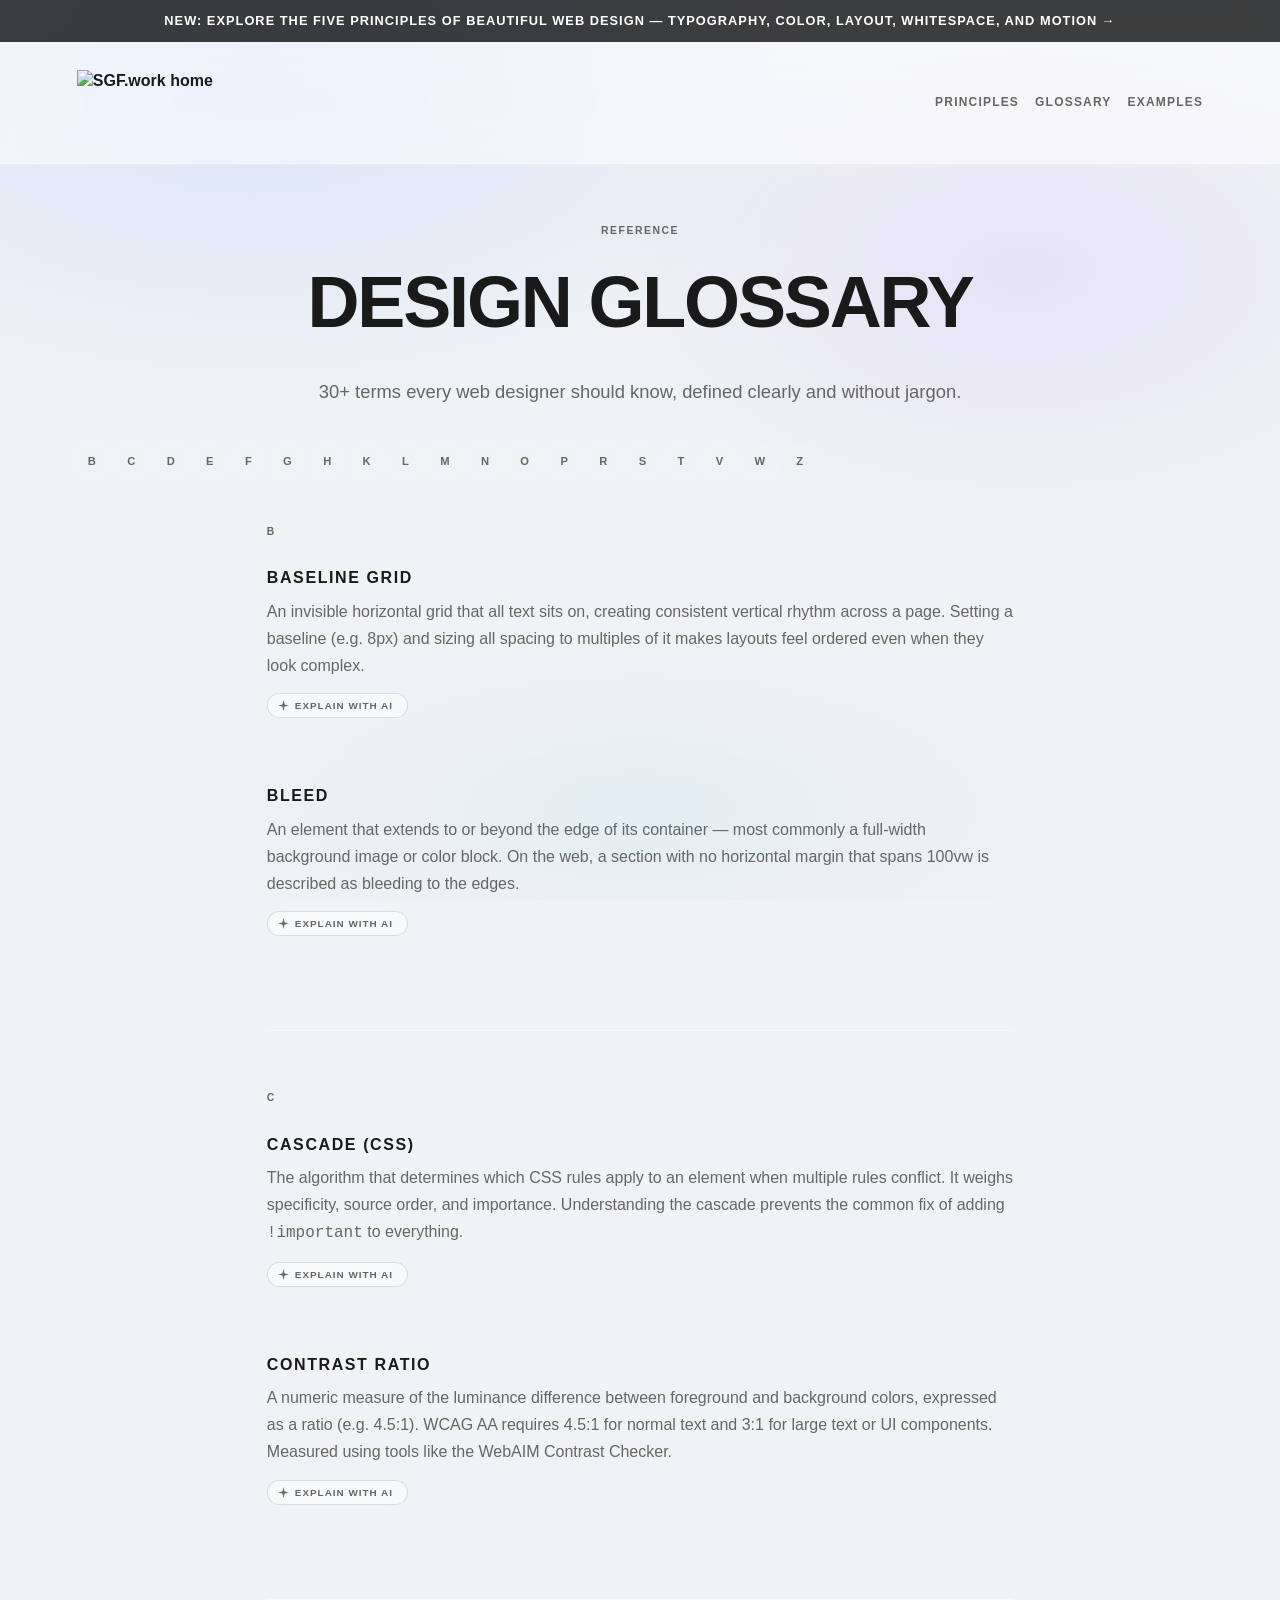
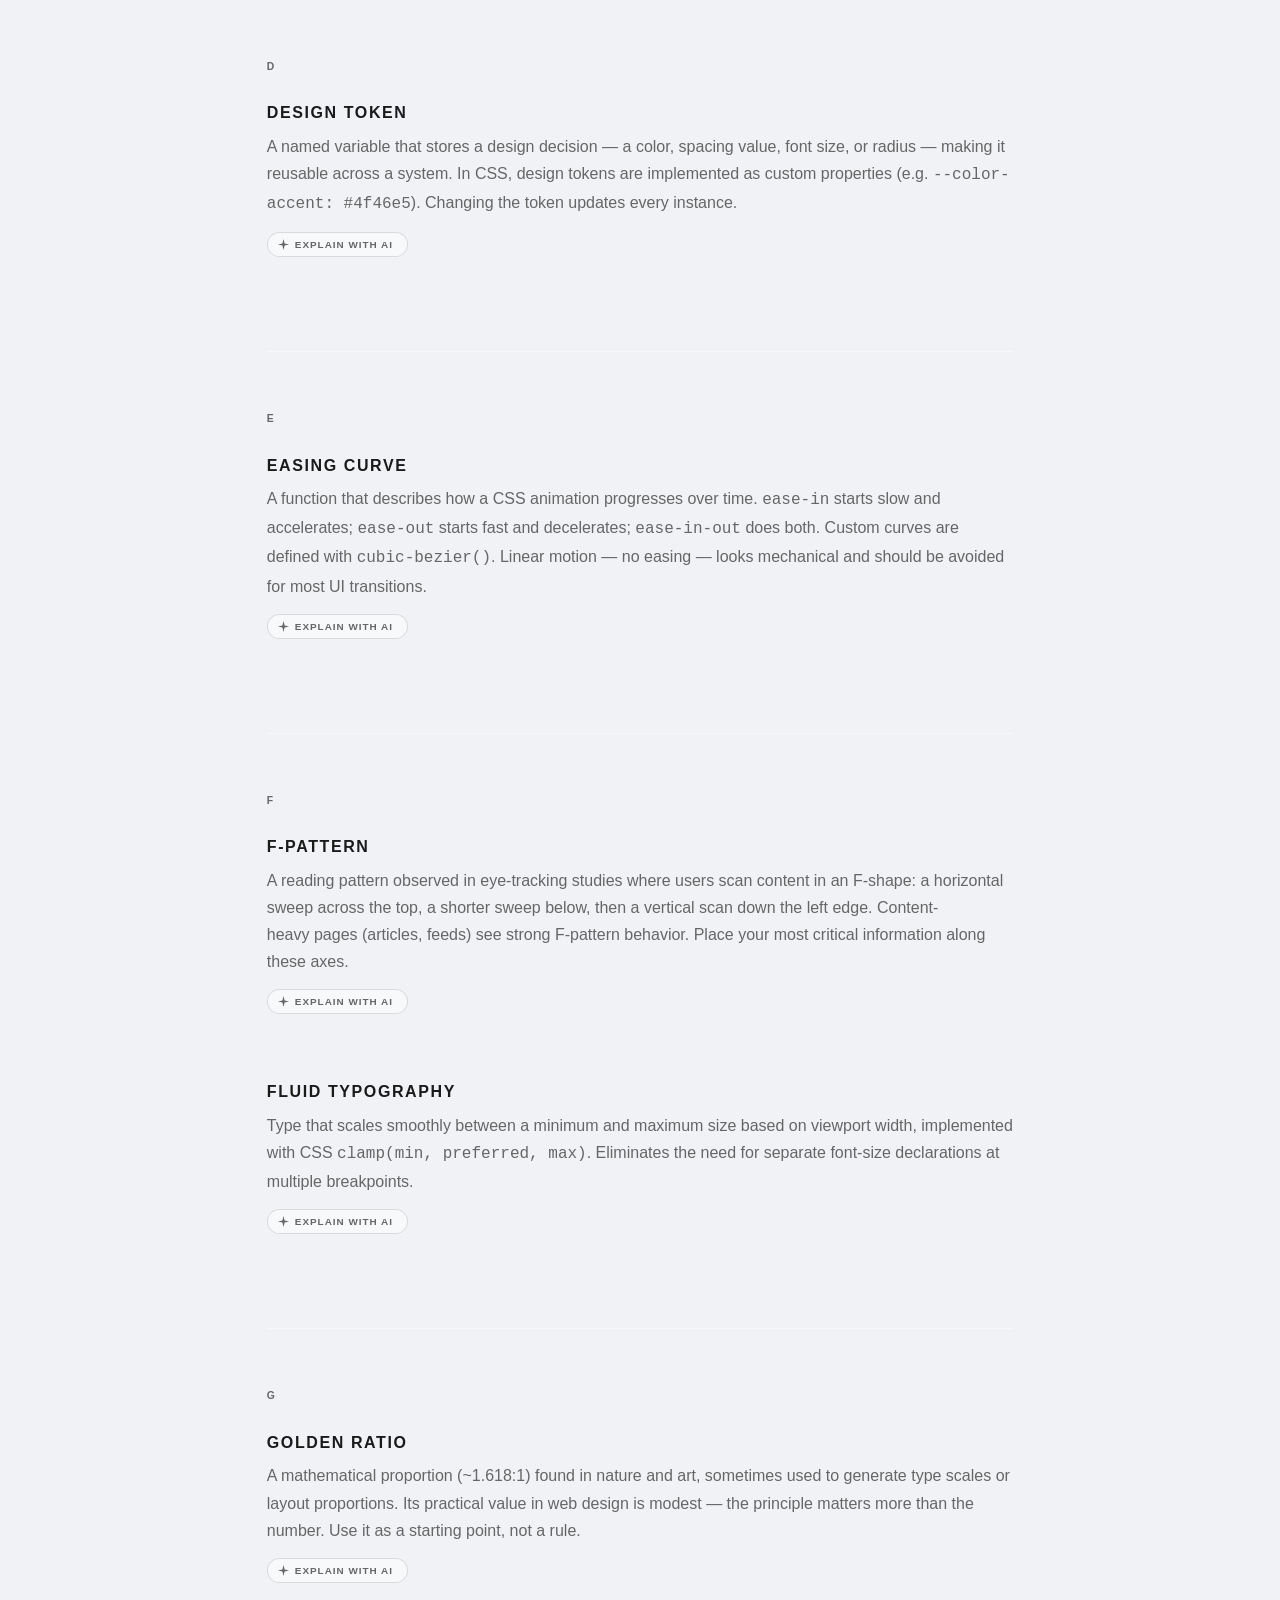
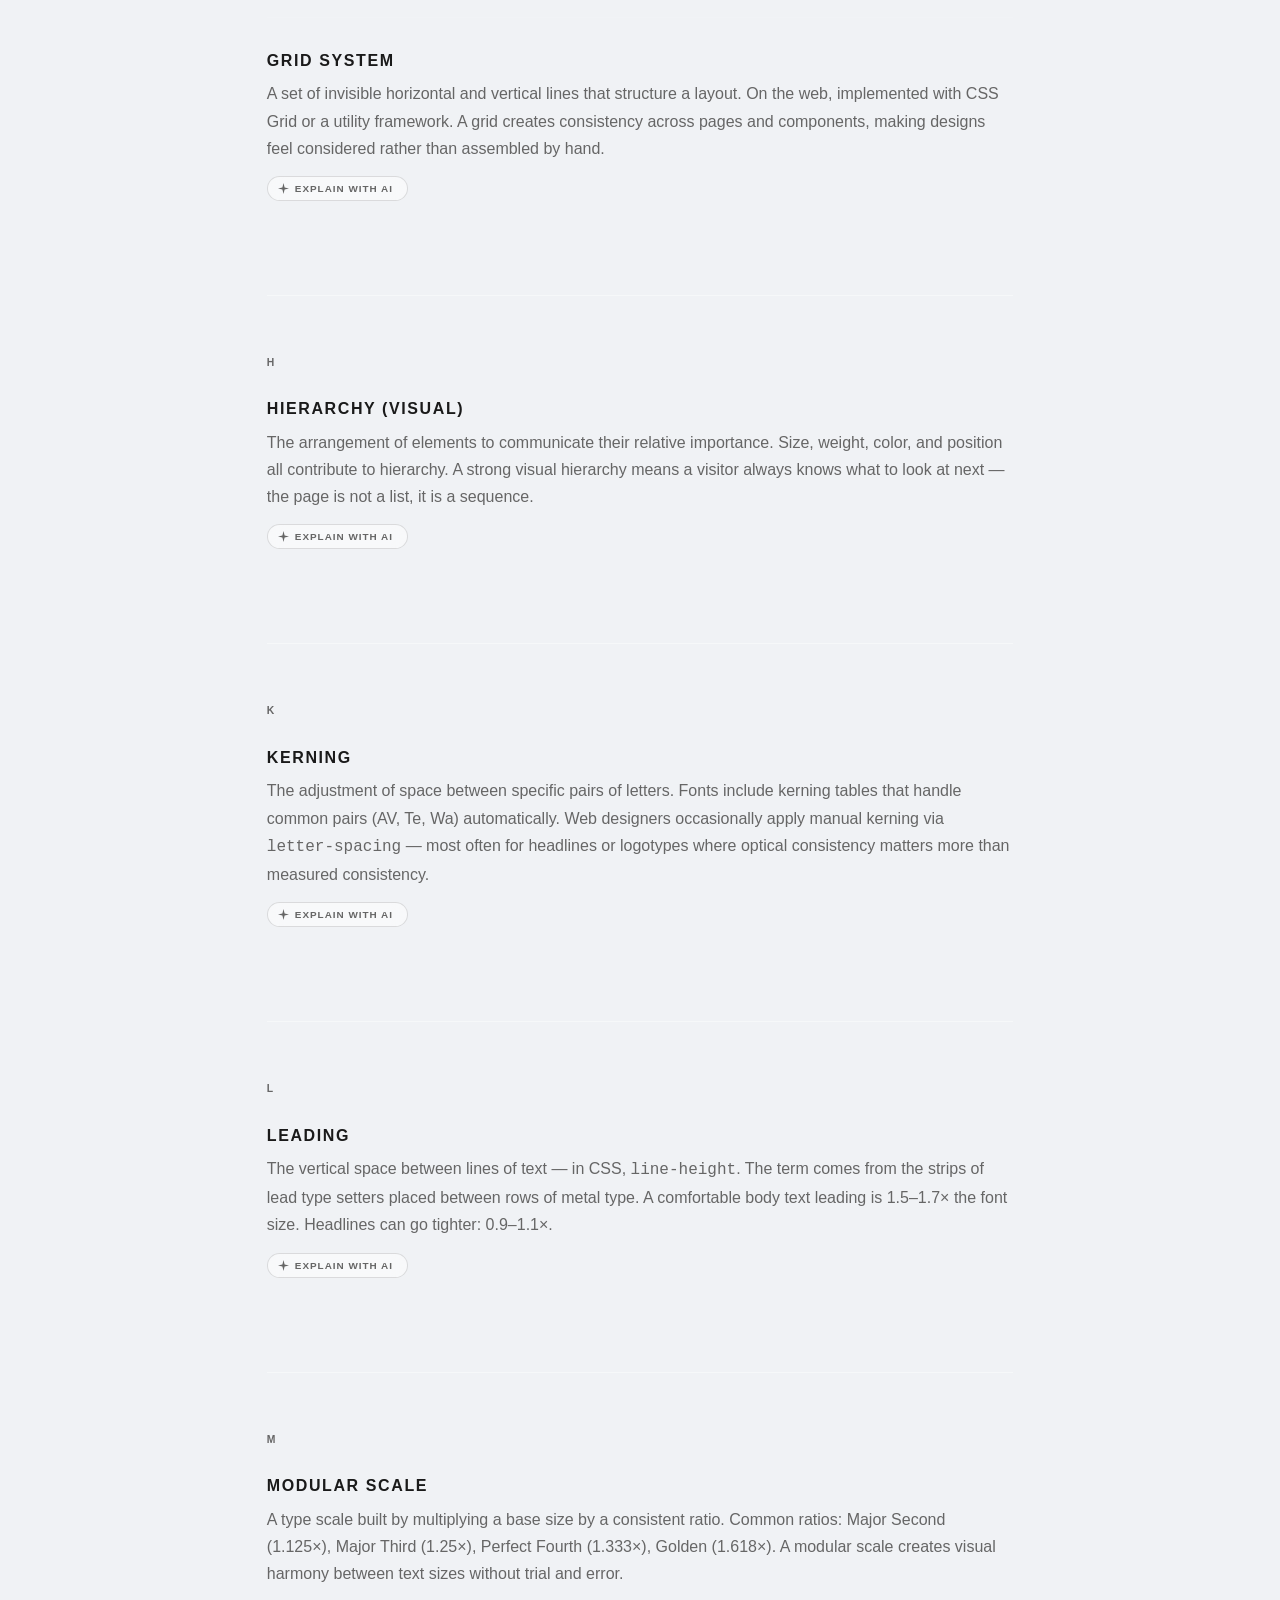
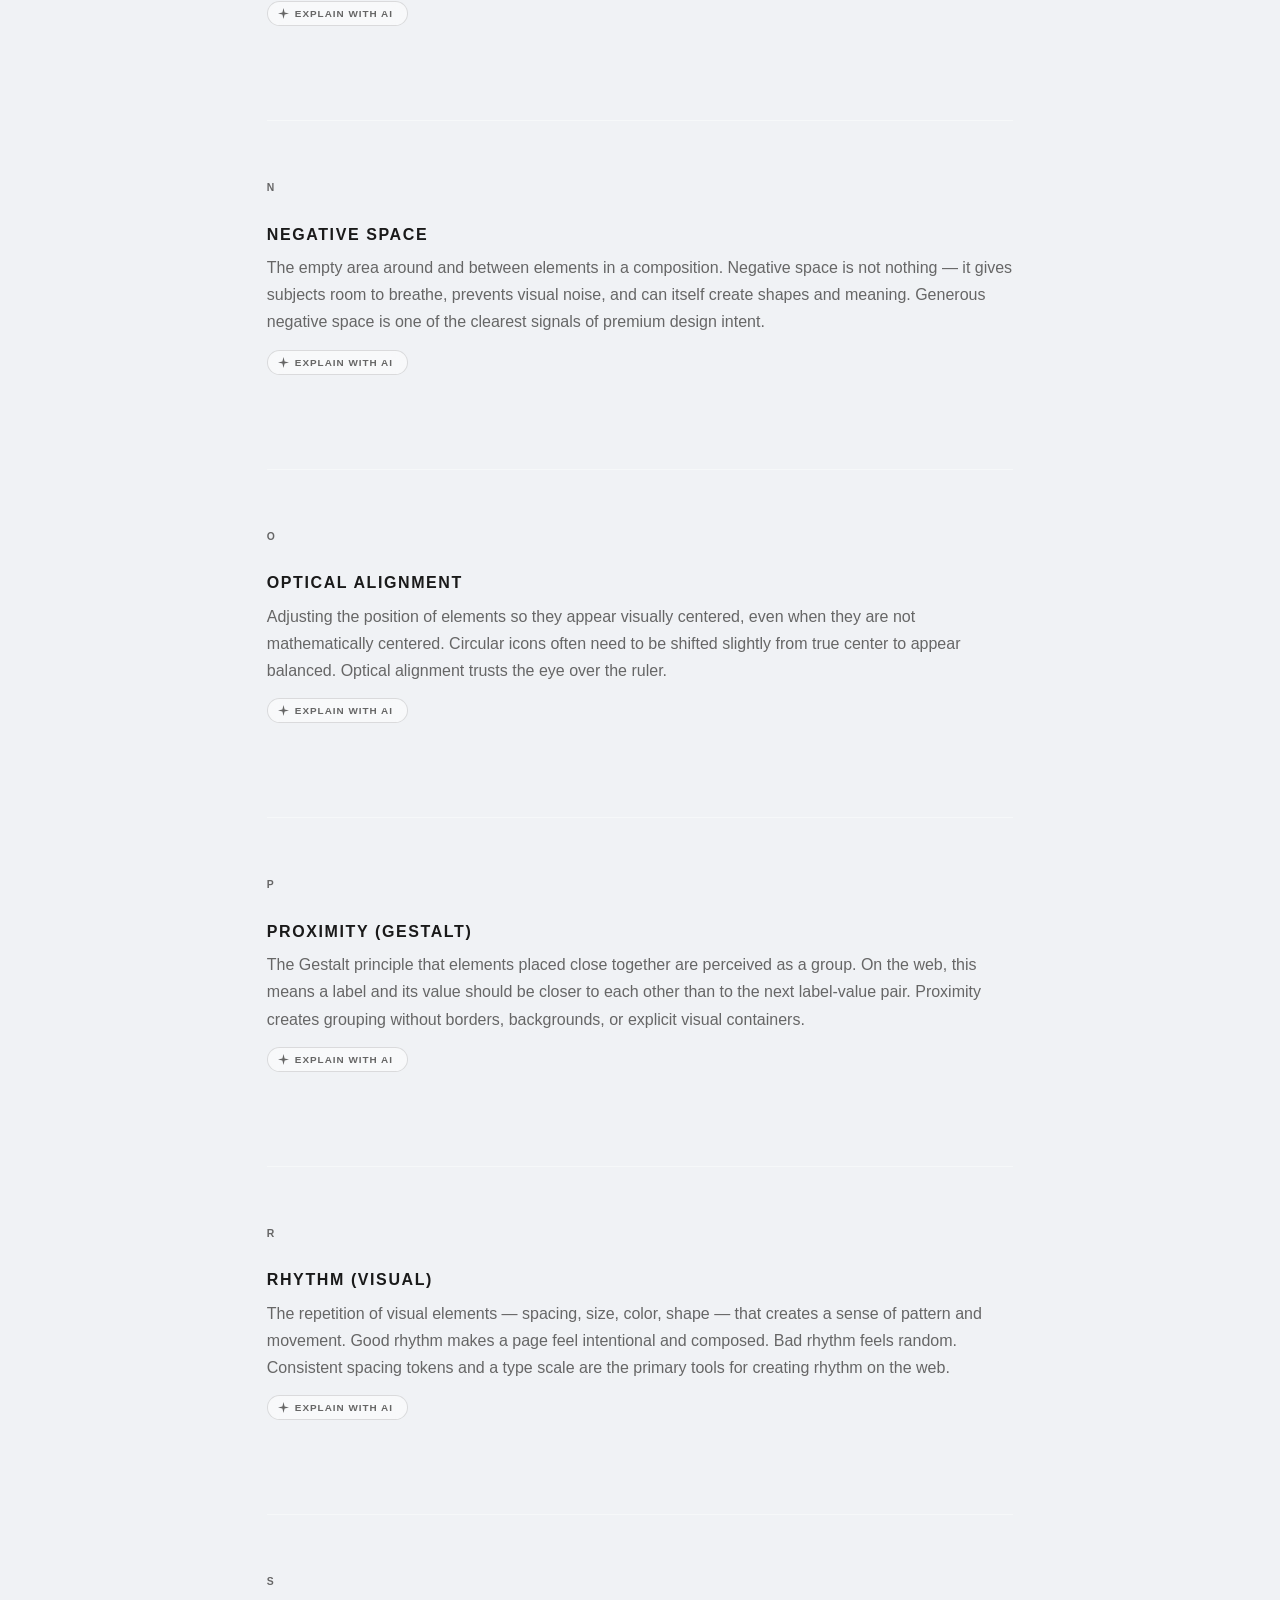
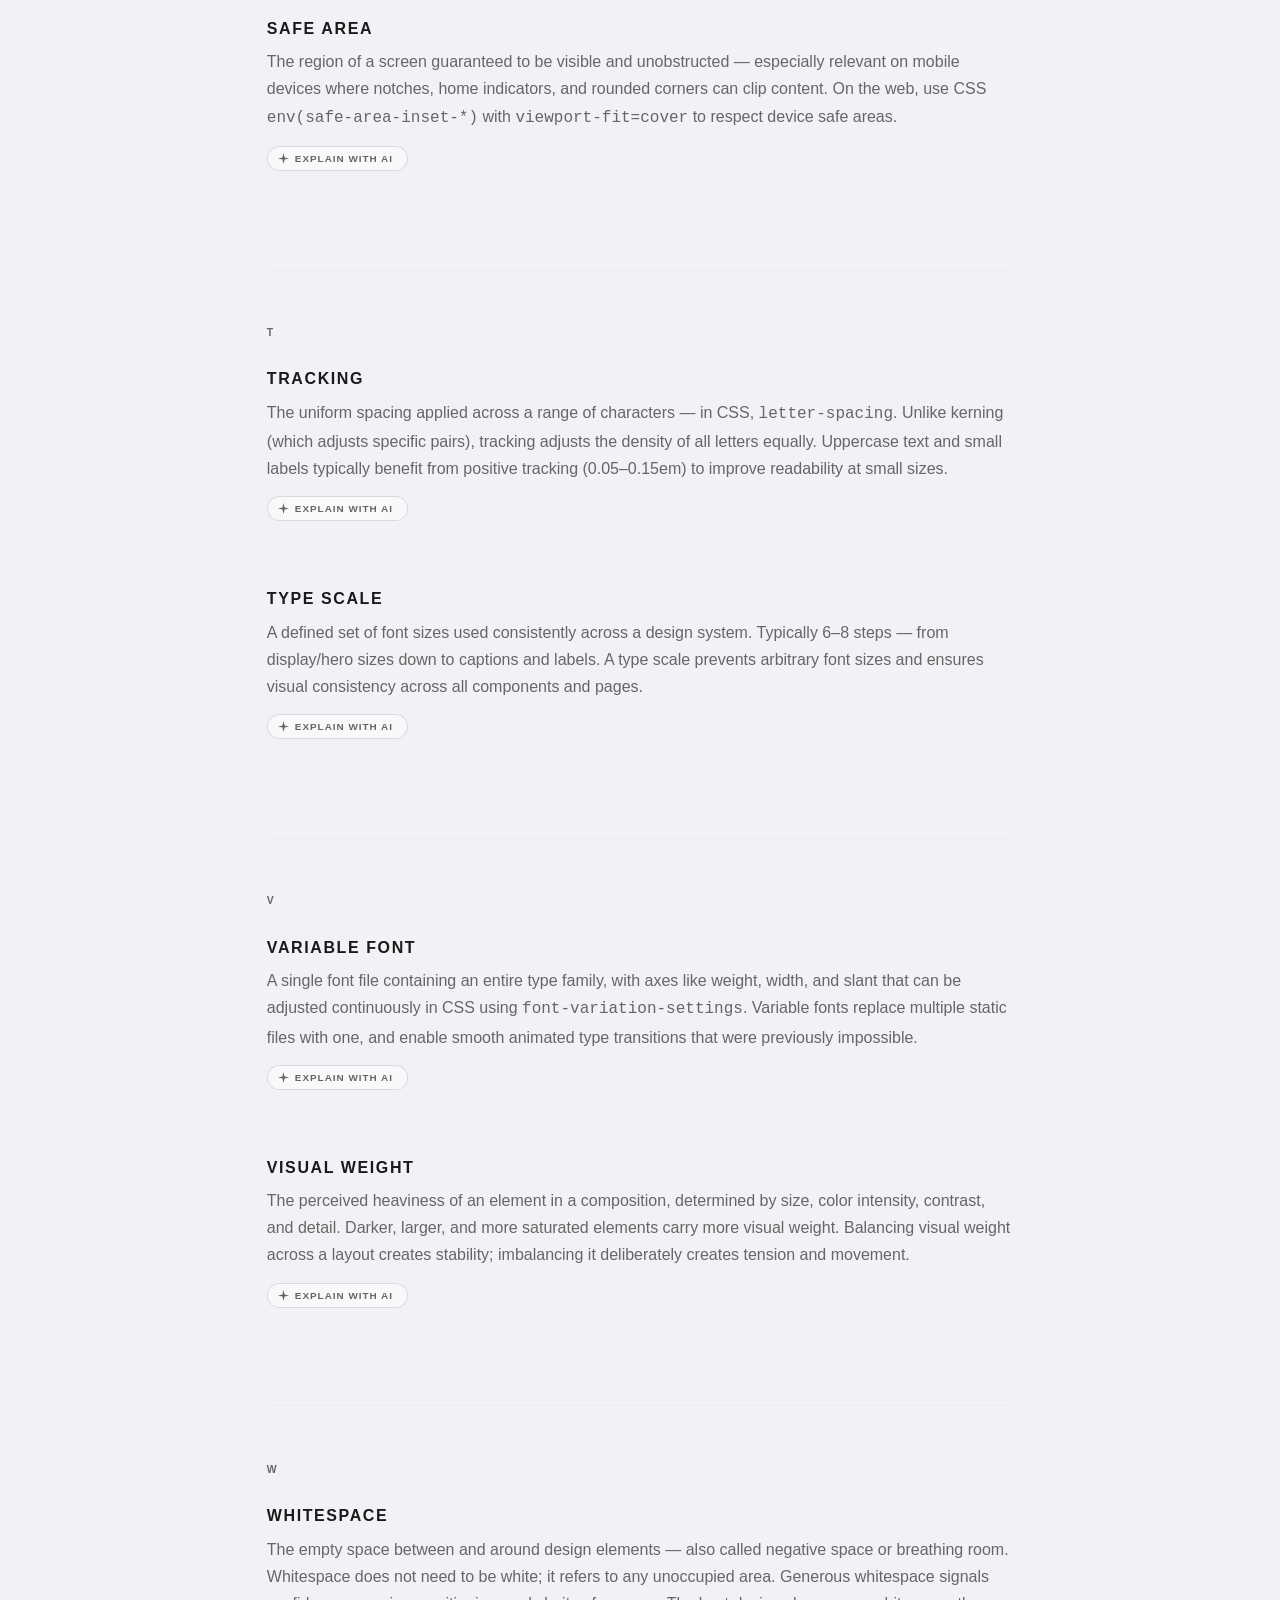
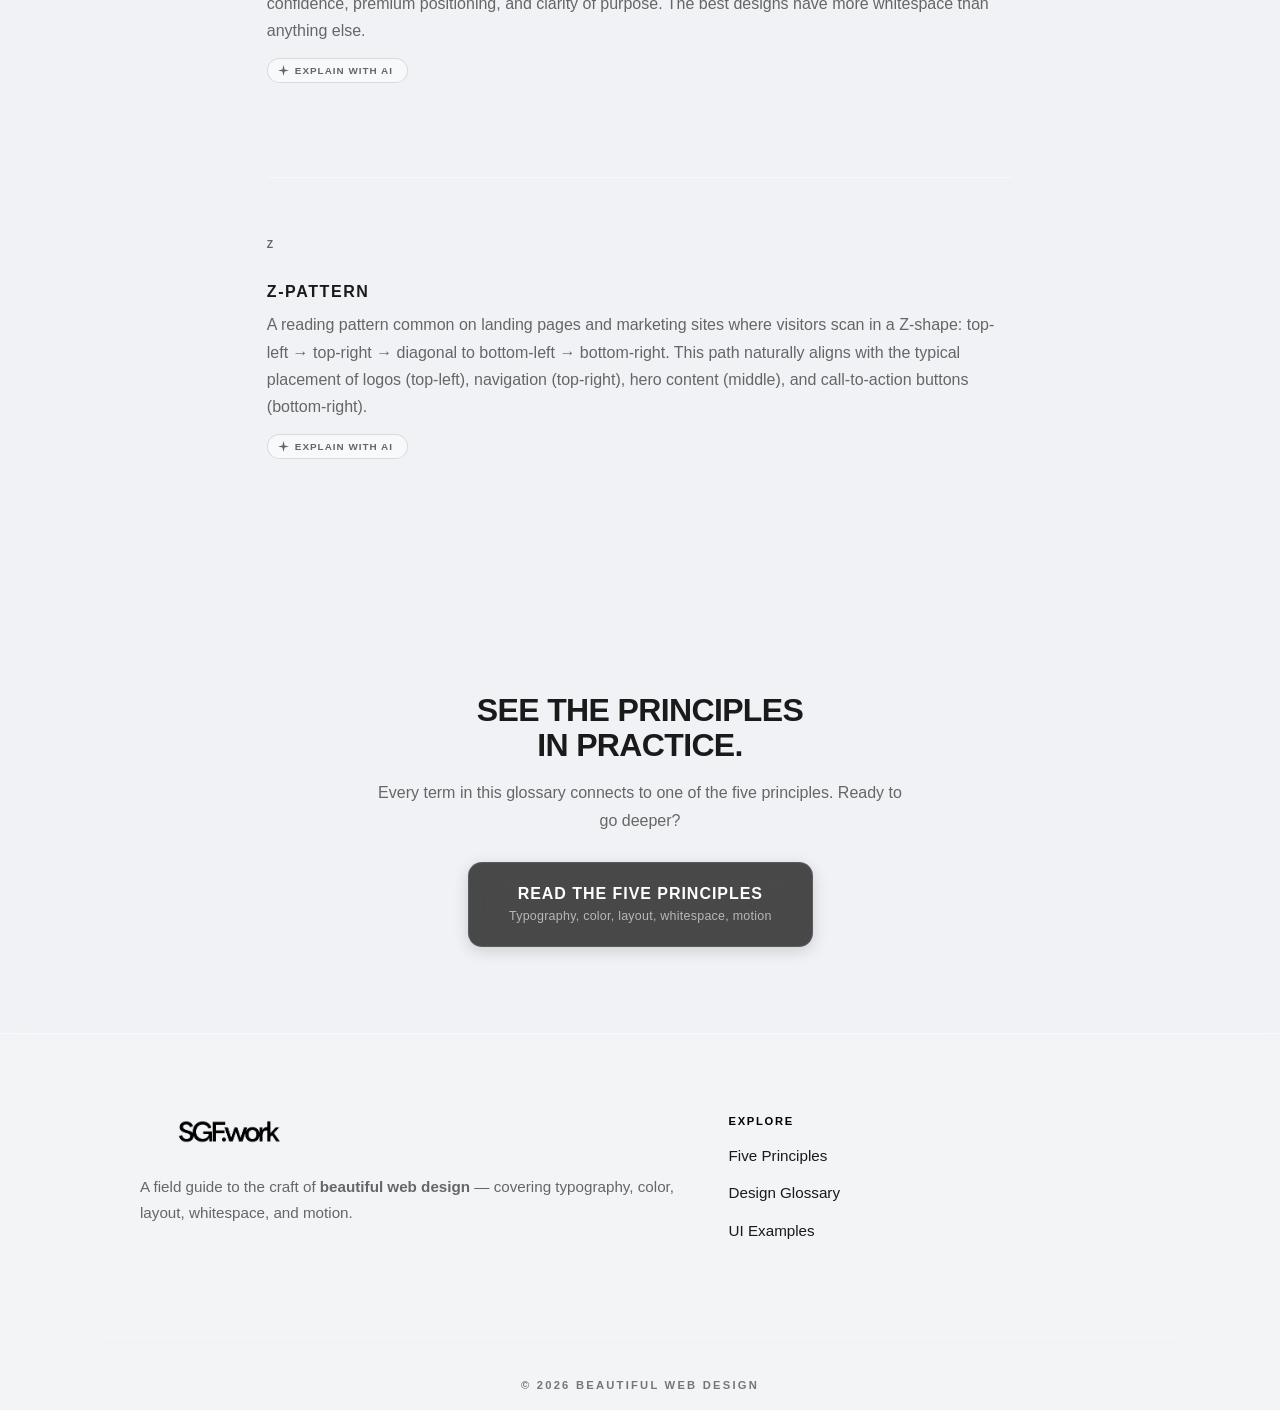
==== commit fb5258a1: "Add AI explanation buttons and responses to glossary terms in glossary.html" ====
--- a/glossary.html
+++ b/glossary.html
@@ -62,10 +62,26 @@
         <div class="glossary-term">
             <h3>Baseline Grid</h3>
             <p>An invisible horizontal grid that all text sits on, creating consistent vertical rhythm across a page. Setting a baseline (e.g. 8px) and sizing all spacing to multiples of it makes layouts feel ordered even when they look complex.</p>
+            <button class="ai-btn" data-term="baseline-grid" aria-expanded="false">
+                <svg width="11" height="11" viewBox="0 0 11 11" fill="currentColor" aria-hidden="true"><path d="M5.5 0L6.6 4.4L11 5.5L6.6 6.6L5.5 11L4.4 6.6L0 5.5L4.4 4.4Z"/></svg>
+                <span class="ai-btn-label">Explain with AI</span>
+            </button>
+            <div class="ai-panel" id="ai-baseline-grid">
+                <div class="ai-generating"><span class="ai-dot"></span><span class="ai-dot"></span><span class="ai-dot"></span><span class="ai-gen-label">Generating</span></div>
+                <p class="ai-output"></p>
+            </div>
         </div>
         <div class="glossary-term">
             <h3>Bleed</h3>
             <p>An element that extends to or beyond the edge of its container — most commonly a full-width background image or color block. On the web, a section with no horizontal margin that spans 100vw is described as bleeding to the edges.</p>
+            <button class="ai-btn" data-term="bleed" aria-expanded="false">
+                <svg width="11" height="11" viewBox="0 0 11 11" fill="currentColor" aria-hidden="true"><path d="M5.5 0L6.6 4.4L11 5.5L6.6 6.6L5.5 11L4.4 6.6L0 5.5L4.4 4.4Z"/></svg>
+                <span class="ai-btn-label">Explain with AI</span>
+            </button>
+            <div class="ai-panel" id="ai-bleed">
+                <div class="ai-generating"><span class="ai-dot"></span><span class="ai-dot"></span><span class="ai-dot"></span><span class="ai-gen-label">Generating</span></div>
+                <p class="ai-output"></p>
+            </div>
         </div>
     </div>
 
@@ -77,10 +93,26 @@
         <div class="glossary-term">
             <h3>Cascade (CSS)</h3>
             <p>The algorithm that determines which CSS rules apply to an element when multiple rules conflict. It weighs specificity, source order, and importance. Understanding the cascade prevents the common fix of adding <code>!important</code> to everything.</p>
+            <button class="ai-btn" data-term="cascade" aria-expanded="false">
+                <svg width="11" height="11" viewBox="0 0 11 11" fill="currentColor" aria-hidden="true"><path d="M5.5 0L6.6 4.4L11 5.5L6.6 6.6L5.5 11L4.4 6.6L0 5.5L4.4 4.4Z"/></svg>
+                <span class="ai-btn-label">Explain with AI</span>
+            </button>
+            <div class="ai-panel" id="ai-cascade">
+                <div class="ai-generating"><span class="ai-dot"></span><span class="ai-dot"></span><span class="ai-dot"></span><span class="ai-gen-label">Generating</span></div>
+                <p class="ai-output"></p>
+            </div>
         </div>
         <div class="glossary-term">
             <h3>Contrast Ratio</h3>
             <p>A numeric measure of the luminance difference between foreground and background colors, expressed as a ratio (e.g. 4.5:1). WCAG AA requires 4.5:1 for normal text and 3:1 for large text or UI components. Measured using tools like the WebAIM Contrast Checker.</p>
+            <button class="ai-btn" data-term="contrast-ratio" aria-expanded="false">
+                <svg width="11" height="11" viewBox="0 0 11 11" fill="currentColor" aria-hidden="true"><path d="M5.5 0L6.6 4.4L11 5.5L6.6 6.6L5.5 11L4.4 6.6L0 5.5L4.4 4.4Z"/></svg>
+                <span class="ai-btn-label">Explain with AI</span>
+            </button>
+            <div class="ai-panel" id="ai-contrast-ratio">
+                <div class="ai-generating"><span class="ai-dot"></span><span class="ai-dot"></span><span class="ai-dot"></span><span class="ai-gen-label">Generating</span></div>
+                <p class="ai-output"></p>
+            </div>
         </div>
     </div>
 
@@ -92,6 +124,14 @@
         <div class="glossary-term">
             <h3>Design Token</h3>
             <p>A named variable that stores a design decision — a color, spacing value, font size, or radius — making it reusable across a system. In CSS, design tokens are implemented as custom properties (e.g. <code>--color-accent: #4f46e5</code>). Changing the token updates every instance.</p>
+            <button class="ai-btn" data-term="design-token" aria-expanded="false">
+                <svg width="11" height="11" viewBox="0 0 11 11" fill="currentColor" aria-hidden="true"><path d="M5.5 0L6.6 4.4L11 5.5L6.6 6.6L5.5 11L4.4 6.6L0 5.5L4.4 4.4Z"/></svg>
+                <span class="ai-btn-label">Explain with AI</span>
+            </button>
+            <div class="ai-panel" id="ai-design-token">
+                <div class="ai-generating"><span class="ai-dot"></span><span class="ai-dot"></span><span class="ai-dot"></span><span class="ai-gen-label">Generating</span></div>
+                <p class="ai-output"></p>
+            </div>
         </div>
     </div>
 
@@ -103,6 +143,14 @@
         <div class="glossary-term">
             <h3>Easing Curve</h3>
             <p>A function that describes how a CSS animation progresses over time. <code>ease-in</code> starts slow and accelerates; <code>ease-out</code> starts fast and decelerates; <code>ease-in-out</code> does both. Custom curves are defined with <code>cubic-bezier()</code>. Linear motion — no easing — looks mechanical and should be avoided for most UI transitions.</p>
+            <button class="ai-btn" data-term="easing-curve" aria-expanded="false">
+                <svg width="11" height="11" viewBox="0 0 11 11" fill="currentColor" aria-hidden="true"><path d="M5.5 0L6.6 4.4L11 5.5L6.6 6.6L5.5 11L4.4 6.6L0 5.5L4.4 4.4Z"/></svg>
+                <span class="ai-btn-label">Explain with AI</span>
+            </button>
+            <div class="ai-panel" id="ai-easing-curve">
+                <div class="ai-generating"><span class="ai-dot"></span><span class="ai-dot"></span><span class="ai-dot"></span><span class="ai-gen-label">Generating</span></div>
+                <p class="ai-output"></p>
+            </div>
         </div>
     </div>
 
@@ -114,10 +162,26 @@
         <div class="glossary-term">
             <h3>F-Pattern</h3>
             <p>A reading pattern observed in eye-tracking studies where users scan content in an F-shape: a horizontal sweep across the top, a shorter sweep below, then a vertical scan down the left edge. Content-heavy pages (articles, feeds) see strong F-pattern behavior. Place your most critical information along these axes.</p>
+            <button class="ai-btn" data-term="f-pattern" aria-expanded="false">
+                <svg width="11" height="11" viewBox="0 0 11 11" fill="currentColor" aria-hidden="true"><path d="M5.5 0L6.6 4.4L11 5.5L6.6 6.6L5.5 11L4.4 6.6L0 5.5L4.4 4.4Z"/></svg>
+                <span class="ai-btn-label">Explain with AI</span>
+            </button>
+            <div class="ai-panel" id="ai-f-pattern">
+                <div class="ai-generating"><span class="ai-dot"></span><span class="ai-dot"></span><span class="ai-dot"></span><span class="ai-gen-label">Generating</span></div>
+                <p class="ai-output"></p>
+            </div>
         </div>
         <div class="glossary-term">
             <h3>Fluid Typography</h3>
             <p>Type that scales smoothly between a minimum and maximum size based on viewport width, implemented with CSS <code>clamp(min, preferred, max)</code>. Eliminates the need for separate font-size declarations at multiple breakpoints.</p>
+            <button class="ai-btn" data-term="fluid-typography" aria-expanded="false">
+                <svg width="11" height="11" viewBox="0 0 11 11" fill="currentColor" aria-hidden="true"><path d="M5.5 0L6.6 4.4L11 5.5L6.6 6.6L5.5 11L4.4 6.6L0 5.5L4.4 4.4Z"/></svg>
+                <span class="ai-btn-label">Explain with AI</span>
+            </button>
+            <div class="ai-panel" id="ai-fluid-typography">
+                <div class="ai-generating"><span class="ai-dot"></span><span class="ai-dot"></span><span class="ai-dot"></span><span class="ai-gen-label">Generating</span></div>
+                <p class="ai-output"></p>
+            </div>
         </div>
     </div>
 
@@ -129,10 +193,26 @@
         <div class="glossary-term">
             <h3>Golden Ratio</h3>
             <p>A mathematical proportion (~1.618:1) found in nature and art, sometimes used to generate type scales or layout proportions. Its practical value in web design is modest — the principle matters more than the number. Use it as a starting point, not a rule.</p>
+            <button class="ai-btn" data-term="golden-ratio" aria-expanded="false">
+                <svg width="11" height="11" viewBox="0 0 11 11" fill="currentColor" aria-hidden="true"><path d="M5.5 0L6.6 4.4L11 5.5L6.6 6.6L5.5 11L4.4 6.6L0 5.5L4.4 4.4Z"/></svg>
+                <span class="ai-btn-label">Explain with AI</span>
+            </button>
+            <div class="ai-panel" id="ai-golden-ratio">
+                <div class="ai-generating"><span class="ai-dot"></span><span class="ai-dot"></span><span class="ai-dot"></span><span class="ai-gen-label">Generating</span></div>
+                <p class="ai-output"></p>
+            </div>
         </div>
         <div class="glossary-term">
             <h3>Grid System</h3>
             <p>A set of invisible horizontal and vertical lines that structure a layout. On the web, implemented with CSS Grid or a utility framework. A grid creates consistency across pages and components, making designs feel considered rather than assembled by hand.</p>
+            <button class="ai-btn" data-term="grid-system" aria-expanded="false">
+                <svg width="11" height="11" viewBox="0 0 11 11" fill="currentColor" aria-hidden="true"><path d="M5.5 0L6.6 4.4L11 5.5L6.6 6.6L5.5 11L4.4 6.6L0 5.5L4.4 4.4Z"/></svg>
+                <span class="ai-btn-label">Explain with AI</span>
+            </button>
+            <div class="ai-panel" id="ai-grid-system">
+                <div class="ai-generating"><span class="ai-dot"></span><span class="ai-dot"></span><span class="ai-dot"></span><span class="ai-gen-label">Generating</span></div>
+                <p class="ai-output"></p>
+            </div>
         </div>
     </div>
 
@@ -144,6 +224,14 @@
         <div class="glossary-term">
             <h3>Hierarchy (Visual)</h3>
             <p>The arrangement of elements to communicate their relative importance. Size, weight, color, and position all contribute to hierarchy. A strong visual hierarchy means a visitor always knows what to look at next — the page is not a list, it is a sequence.</p>
+            <button class="ai-btn" data-term="hierarchy" aria-expanded="false">
+                <svg width="11" height="11" viewBox="0 0 11 11" fill="currentColor" aria-hidden="true"><path d="M5.5 0L6.6 4.4L11 5.5L6.6 6.6L5.5 11L4.4 6.6L0 5.5L4.4 4.4Z"/></svg>
+                <span class="ai-btn-label">Explain with AI</span>
+            </button>
+            <div class="ai-panel" id="ai-hierarchy">
+                <div class="ai-generating"><span class="ai-dot"></span><span class="ai-dot"></span><span class="ai-dot"></span><span class="ai-gen-label">Generating</span></div>
+                <p class="ai-output"></p>
+            </div>
         </div>
     </div>
 
@@ -155,6 +243,14 @@
         <div class="glossary-term">
             <h3>Kerning</h3>
             <p>The adjustment of space between specific pairs of letters. Fonts include kerning tables that handle common pairs (AV, Te, Wa) automatically. Web designers occasionally apply manual kerning via <code>letter-spacing</code> — most often for headlines or logotypes where optical consistency matters more than measured consistency.</p>
+            <button class="ai-btn" data-term="kerning" aria-expanded="false">
+                <svg width="11" height="11" viewBox="0 0 11 11" fill="currentColor" aria-hidden="true"><path d="M5.5 0L6.6 4.4L11 5.5L6.6 6.6L5.5 11L4.4 6.6L0 5.5L4.4 4.4Z"/></svg>
+                <span class="ai-btn-label">Explain with AI</span>
+            </button>
+            <div class="ai-panel" id="ai-kerning">
+                <div class="ai-generating"><span class="ai-dot"></span><span class="ai-dot"></span><span class="ai-dot"></span><span class="ai-gen-label">Generating</span></div>
+                <p class="ai-output"></p>
+            </div>
         </div>
     </div>
 
@@ -166,6 +262,14 @@
         <div class="glossary-term">
             <h3>Leading</h3>
             <p>The vertical space between lines of text — in CSS, <code>line-height</code>. The term comes from the strips of lead type setters placed between rows of metal type. A comfortable body text leading is 1.5–1.7× the font size. Headlines can go tighter: 0.9–1.1×.</p>
+            <button class="ai-btn" data-term="leading" aria-expanded="false">
+                <svg width="11" height="11" viewBox="0 0 11 11" fill="currentColor" aria-hidden="true"><path d="M5.5 0L6.6 4.4L11 5.5L6.6 6.6L5.5 11L4.4 6.6L0 5.5L4.4 4.4Z"/></svg>
+                <span class="ai-btn-label">Explain with AI</span>
+            </button>
+            <div class="ai-panel" id="ai-leading">
+                <div class="ai-generating"><span class="ai-dot"></span><span class="ai-dot"></span><span class="ai-dot"></span><span class="ai-gen-label">Generating</span></div>
+                <p class="ai-output"></p>
+            </div>
         </div>
     </div>
 
@@ -177,6 +281,14 @@
         <div class="glossary-term">
             <h3>Modular Scale</h3>
             <p>A type scale built by multiplying a base size by a consistent ratio. Common ratios: Major Second (1.125×), Major Third (1.25×), Perfect Fourth (1.333×), Golden (1.618×). A modular scale creates visual harmony between text sizes without trial and error.</p>
+            <button class="ai-btn" data-term="modular-scale" aria-expanded="false">
+                <svg width="11" height="11" viewBox="0 0 11 11" fill="currentColor" aria-hidden="true"><path d="M5.5 0L6.6 4.4L11 5.5L6.6 6.6L5.5 11L4.4 6.6L0 5.5L4.4 4.4Z"/></svg>
+                <span class="ai-btn-label">Explain with AI</span>
+            </button>
+            <div class="ai-panel" id="ai-modular-scale">
+                <div class="ai-generating"><span class="ai-dot"></span><span class="ai-dot"></span><span class="ai-dot"></span><span class="ai-gen-label">Generating</span></div>
+                <p class="ai-output"></p>
+            </div>
         </div>
     </div>
 
@@ -188,6 +300,14 @@
         <div class="glossary-term">
             <h3>Negative Space</h3>
             <p>The empty area around and between elements in a composition. Negative space is not nothing — it gives subjects room to breathe, prevents visual noise, and can itself create shapes and meaning. Generous negative space is one of the clearest signals of premium design intent.</p>
+            <button class="ai-btn" data-term="negative-space" aria-expanded="false">
+                <svg width="11" height="11" viewBox="0 0 11 11" fill="currentColor" aria-hidden="true"><path d="M5.5 0L6.6 4.4L11 5.5L6.6 6.6L5.5 11L4.4 6.6L0 5.5L4.4 4.4Z"/></svg>
+                <span class="ai-btn-label">Explain with AI</span>
+            </button>
+            <div class="ai-panel" id="ai-negative-space">
+                <div class="ai-generating"><span class="ai-dot"></span><span class="ai-dot"></span><span class="ai-dot"></span><span class="ai-gen-label">Generating</span></div>
+                <p class="ai-output"></p>
+            </div>
         </div>
     </div>
 
@@ -199,6 +319,14 @@
         <div class="glossary-term">
             <h3>Optical Alignment</h3>
             <p>Adjusting the position of elements so they appear visually centered, even when they are not mathematically centered. Circular icons often need to be shifted slightly from true center to appear balanced. Optical alignment trusts the eye over the ruler.</p>
+            <button class="ai-btn" data-term="optical-alignment" aria-expanded="false">
+                <svg width="11" height="11" viewBox="0 0 11 11" fill="currentColor" aria-hidden="true"><path d="M5.5 0L6.6 4.4L11 5.5L6.6 6.6L5.5 11L4.4 6.6L0 5.5L4.4 4.4Z"/></svg>
+                <span class="ai-btn-label">Explain with AI</span>
+            </button>
+            <div class="ai-panel" id="ai-optical-alignment">
+                <div class="ai-generating"><span class="ai-dot"></span><span class="ai-dot"></span><span class="ai-dot"></span><span class="ai-gen-label">Generating</span></div>
+                <p class="ai-output"></p>
+            </div>
         </div>
     </div>
 
@@ -210,6 +338,14 @@
         <div class="glossary-term">
             <h3>Proximity (Gestalt)</h3>
             <p>The Gestalt principle that elements placed close together are perceived as a group. On the web, this means a label and its value should be closer to each other than to the next label-value pair. Proximity creates grouping without borders, backgrounds, or explicit visual containers.</p>
+            <button class="ai-btn" data-term="proximity" aria-expanded="false">
+                <svg width="11" height="11" viewBox="0 0 11 11" fill="currentColor" aria-hidden="true"><path d="M5.5 0L6.6 4.4L11 5.5L6.6 6.6L5.5 11L4.4 6.6L0 5.5L4.4 4.4Z"/></svg>
+                <span class="ai-btn-label">Explain with AI</span>
+            </button>
+            <div class="ai-panel" id="ai-proximity">
+                <div class="ai-generating"><span class="ai-dot"></span><span class="ai-dot"></span><span class="ai-dot"></span><span class="ai-gen-label">Generating</span></div>
+                <p class="ai-output"></p>
+            </div>
         </div>
     </div>
 
@@ -221,6 +357,14 @@
         <div class="glossary-term">
             <h3>Rhythm (Visual)</h3>
             <p>The repetition of visual elements — spacing, size, color, shape — that creates a sense of pattern and movement. Good rhythm makes a page feel intentional and composed. Bad rhythm feels random. Consistent spacing tokens and a type scale are the primary tools for creating rhythm on the web.</p>
+            <button class="ai-btn" data-term="rhythm" aria-expanded="false">
+                <svg width="11" height="11" viewBox="0 0 11 11" fill="currentColor" aria-hidden="true"><path d="M5.5 0L6.6 4.4L11 5.5L6.6 6.6L5.5 11L4.4 6.6L0 5.5L4.4 4.4Z"/></svg>
+                <span class="ai-btn-label">Explain with AI</span>
+            </button>
+            <div class="ai-panel" id="ai-rhythm">
+                <div class="ai-generating"><span class="ai-dot"></span><span class="ai-dot"></span><span class="ai-dot"></span><span class="ai-gen-label">Generating</span></div>
+                <p class="ai-output"></p>
+            </div>
         </div>
     </div>
 
@@ -232,6 +376,14 @@
         <div class="glossary-term">
             <h3>Safe Area</h3>
             <p>The region of a screen guaranteed to be visible and unobstructed — especially relevant on mobile devices where notches, home indicators, and rounded corners can clip content. On the web, use CSS <code>env(safe-area-inset-*)</code> with <code>viewport-fit=cover</code> to respect device safe areas.</p>
+            <button class="ai-btn" data-term="safe-area" aria-expanded="false">
+                <svg width="11" height="11" viewBox="0 0 11 11" fill="currentColor" aria-hidden="true"><path d="M5.5 0L6.6 4.4L11 5.5L6.6 6.6L5.5 11L4.4 6.6L0 5.5L4.4 4.4Z"/></svg>
+                <span class="ai-btn-label">Explain with AI</span>
+            </button>
+            <div class="ai-panel" id="ai-safe-area">
+                <div class="ai-generating"><span class="ai-dot"></span><span class="ai-dot"></span><span class="ai-dot"></span><span class="ai-gen-label">Generating</span></div>
+                <p class="ai-output"></p>
+            </div>
         </div>
     </div>
 
@@ -243,10 +395,26 @@
         <div class="glossary-term">
             <h3>Tracking</h3>
             <p>The uniform spacing applied across a range of characters — in CSS, <code>letter-spacing</code>. Unlike kerning (which adjusts specific pairs), tracking adjusts the density of all letters equally. Uppercase text and small labels typically benefit from positive tracking (0.05–0.15em) to improve readability at small sizes.</p>
+            <button class="ai-btn" data-term="tracking" aria-expanded="false">
+                <svg width="11" height="11" viewBox="0 0 11 11" fill="currentColor" aria-hidden="true"><path d="M5.5 0L6.6 4.4L11 5.5L6.6 6.6L5.5 11L4.4 6.6L0 5.5L4.4 4.4Z"/></svg>
+                <span class="ai-btn-label">Explain with AI</span>
+            </button>
+            <div class="ai-panel" id="ai-tracking">
+                <div class="ai-generating"><span class="ai-dot"></span><span class="ai-dot"></span><span class="ai-dot"></span><span class="ai-gen-label">Generating</span></div>
+                <p class="ai-output"></p>
+            </div>
         </div>
         <div class="glossary-term">
             <h3>Type Scale</h3>
             <p>A defined set of font sizes used consistently across a design system. Typically 6–8 steps — from display/hero sizes down to captions and labels. A type scale prevents arbitrary font sizes and ensures visual consistency across all components and pages.</p>
+            <button class="ai-btn" data-term="type-scale" aria-expanded="false">
+                <svg width="11" height="11" viewBox="0 0 11 11" fill="currentColor" aria-hidden="true"><path d="M5.5 0L6.6 4.4L11 5.5L6.6 6.6L5.5 11L4.4 6.6L0 5.5L4.4 4.4Z"/></svg>
+                <span class="ai-btn-label">Explain with AI</span>
+            </button>
+            <div class="ai-panel" id="ai-type-scale">
+                <div class="ai-generating"><span class="ai-dot"></span><span class="ai-dot"></span><span class="ai-dot"></span><span class="ai-gen-label">Generating</span></div>
+                <p class="ai-output"></p>
+            </div>
         </div>
     </div>
 
@@ -258,10 +426,26 @@
         <div class="glossary-term">
             <h3>Variable Font</h3>
             <p>A single font file containing an entire type family, with axes like weight, width, and slant that can be adjusted continuously in CSS using <code>font-variation-settings</code>. Variable fonts replace multiple static files with one, and enable smooth animated type transitions that were previously impossible.</p>
+            <button class="ai-btn" data-term="variable-font" aria-expanded="false">
+                <svg width="11" height="11" viewBox="0 0 11 11" fill="currentColor" aria-hidden="true"><path d="M5.5 0L6.6 4.4L11 5.5L6.6 6.6L5.5 11L4.4 6.6L0 5.5L4.4 4.4Z"/></svg>
+                <span class="ai-btn-label">Explain with AI</span>
+            </button>
+            <div class="ai-panel" id="ai-variable-font">
+                <div class="ai-generating"><span class="ai-dot"></span><span class="ai-dot"></span><span class="ai-dot"></span><span class="ai-gen-label">Generating</span></div>
+                <p class="ai-output"></p>
+            </div>
         </div>
         <div class="glossary-term">
             <h3>Visual Weight</h3>
             <p>The perceived heaviness of an element in a composition, determined by size, color intensity, contrast, and detail. Darker, larger, and more saturated elements carry more visual weight. Balancing visual weight across a layout creates stability; imbalancing it deliberately creates tension and movement.</p>
+            <button class="ai-btn" data-term="visual-weight" aria-expanded="false">
+                <svg width="11" height="11" viewBox="0 0 11 11" fill="currentColor" aria-hidden="true"><path d="M5.5 0L6.6 4.4L11 5.5L6.6 6.6L5.5 11L4.4 6.6L0 5.5L4.4 4.4Z"/></svg>
+                <span class="ai-btn-label">Explain with AI</span>
+            </button>
+            <div class="ai-panel" id="ai-visual-weight">
+                <div class="ai-generating"><span class="ai-dot"></span><span class="ai-dot"></span><span class="ai-dot"></span><span class="ai-gen-label">Generating</span></div>
+                <p class="ai-output"></p>
+            </div>
         </div>
     </div>
 
@@ -273,6 +457,14 @@
         <div class="glossary-term">
             <h3>Whitespace</h3>
             <p>The empty space between and around design elements — also called negative space or breathing room. Whitespace does not need to be white; it refers to any unoccupied area. Generous whitespace signals confidence, premium positioning, and clarity of purpose. The best designs have more whitespace than anything else.</p>
+            <button class="ai-btn" data-term="whitespace" aria-expanded="false">
+                <svg width="11" height="11" viewBox="0 0 11 11" fill="currentColor" aria-hidden="true"><path d="M5.5 0L6.6 4.4L11 5.5L6.6 6.6L5.5 11L4.4 6.6L0 5.5L4.4 4.4Z"/></svg>
+                <span class="ai-btn-label">Explain with AI</span>
+            </button>
+            <div class="ai-panel" id="ai-whitespace">
+                <div class="ai-generating"><span class="ai-dot"></span><span class="ai-dot"></span><span class="ai-dot"></span><span class="ai-gen-label">Generating</span></div>
+                <p class="ai-output"></p>
+            </div>
         </div>
     </div>
 
@@ -284,6 +476,14 @@
         <div class="glossary-term">
             <h3>Z-Pattern</h3>
             <p>A reading pattern common on landing pages and marketing sites where visitors scan in a Z-shape: top-left → top-right → diagonal to bottom-left → bottom-right. This path naturally aligns with the typical placement of logos (top-left), navigation (top-right), hero content (middle), and call-to-action buttons (bottom-right).</p>
+            <button class="ai-btn" data-term="z-pattern" aria-expanded="false">
+                <svg width="11" height="11" viewBox="0 0 11 11" fill="currentColor" aria-hidden="true"><path d="M5.5 0L6.6 4.4L11 5.5L6.6 6.6L5.5 11L4.4 6.6L0 5.5L4.4 4.4Z"/></svg>
+                <span class="ai-btn-label">Explain with AI</span>
+            </button>
+            <div class="ai-panel" id="ai-z-pattern">
+                <div class="ai-generating"><span class="ai-dot"></span><span class="ai-dot"></span><span class="ai-dot"></span><span class="ai-gen-label">Generating</span></div>
+                <p class="ai-output"></p>
+            </div>
         </div>
     </div>
 
@@ -301,5 +501,87 @@
 
 <div id="site-footer" data-variant="full"></div>
 
+<script>
+(function () {
+    var RESPONSES = {
+        'baseline-grid': 'Think of it like ruled notebook paper, but invisible. Every piece of text on the page sits on one of those lines — headings, body copy, captions, all of it. When you honor the grid, the page feels ordered in a way visitors can\'t explain. When you break it, something just feels off. The magic number is usually 8px — everything else (line-heights, padding, margins) becomes a multiple of that. 8, 16, 24, 32, 48, 64. It sounds mechanical, but the result feels musical.',
+        'bleed': 'Imagine a photo that goes right to the edge of the screen — no padding, no border, nothing between the image and the browser edge. That\'s a bleed. It creates a sense of immersion and confidence. The technical trick on the web is width: 100vw with a negative margin to break out of a max-width container. Used sparingly on hero sections and full-width images, it makes a page feel expansive instead of boxed-in.',
+        'cascade': 'When two CSS rules both want to style the same element, the cascade decides who wins. It\'s a three-round fight: first, importance (!important almost always wins — and almost always causes more problems than it solves). Second, specificity — #header beats .nav beats a. Third, source order — the rule that appears later wins a tie. Understanding this prevents the classic trap: adding more and more specific selectors until your CSS becomes a war of overrides. The fix is almost never "be more specific" — it\'s "understand why the other rule is winning."',
+        'contrast-ratio': 'Take any two colors, calculate their relative luminance (a weighted measure of how bright they appear to the human eye), and divide the lighter by the darker. White on black gives you 21:1 — the maximum. WCAG AA requires 4.5:1 for body text. Dark gray on light gray might look fine to you but fail at 2:1 for someone with low vision. The practical lesson: always run your color choices through a contrast checker before calling a design done. What passes on your calibrated monitor may be invisible on someone else\'s screen.',
+        'design-token': 'Instead of writing color: #4f46e5 in 47 different places, you write color: var(--accent) once — and --accent: #4f46e5 in one place. That one place is your token. When the brand color changes (and it will), you update one line. This scales to everything: spacing, radius, shadow, duration. A design system without tokens is just a big pile of magic numbers waiting to go out of sync.',
+        'easing-curve': 'Nothing in the physical world moves at constant speed. A ball thrown into the air slows as it rises, speeds up as it falls. CSS animations that ignore this feel fake. ease-out (fast start, slow finish) works for elements entering the screen — like they\'re arriving. ease-in (slow start, fast finish) works for exits — like they\'re leaving in a hurry. ease-in-out mirrors the physical world for elements moving between two states. cubic-bezier() lets you fine-tune any of this to a custom curve. The goal is always the same: motion that feels inevitable, not mechanical.',
+        'f-pattern': 'Eye-tracking researchers put cameras on readers and found something consistent: on dense pages, eyes make a strong horizontal sweep across the top, then a shorter sweep a bit lower, then a vertical scan down the left margin. The shape traces an F. The practical implication: your most important words belong at the start of sentences, important subheadings should be left-aligned, and anything critical should not be buried in the middle of a paragraph. Nobody reads everything. Design for the scanner, not the careful reader.',
+        'fluid-typography': 'Before fluid typography, responsive font sizes looked like this: 2rem in the default styles, 1.5rem at 768px, 1.2rem at 480px. Three breakpoints, three declarations, three jumps at exact breakpoints. Fluid typography replaces all of that with one line: font-size: clamp(1.2rem, 4vw, 2rem). The minimum and maximum cap the size, the middle value makes it flow smoothly between them. No jumps — the type glides as the viewport resizes. Once you use it, you never go back.',
+        'golden-ratio': 'The golden ratio is ~1.618. It appears in nautilus shells, sunflowers, and the Parthenon (sort of — this is debated). In typography, it\'s sometimes used to relate body text to headline size: if body is 16px, the headline might be 16 × 1.618 = ~26px. Does it produce universally beautiful results? Honestly, not always. It\'s a useful starting point, not a magic formula. The principle behind it matters more than the number: related elements should share a proportional relationship, not an arbitrary one.',
+        'grid-system': 'A grid is a promise you make to the eye: elements will be placed deliberately, not randomly. CSS Grid lets you define rows, columns, and named areas explicitly. A 12-column grid offers enough divisions for almost any layout while still being constrained enough to prevent chaos. The real power of a grid isn\'t the grid itself — it\'s that it makes inconsistency visible. When something doesn\'t align, you notice immediately. That noticeability is the feature, not a bug.',
+        'hierarchy': 'Visual hierarchy is the difference between a page that feels like a document and one that feels like a conversation. A document presents everything at equal weight and asks readers to figure out what matters. A conversation leads: first this, then that. Size is the most obvious tool — bigger means more important. But weight (bold vs. regular), color (saturated vs. muted), and position (top vs. bottom) all contribute. The test: show your page to someone for three seconds, cover it, ask what it was about. If they can answer, your hierarchy is working.',
+        'kerning': 'The classic example is the word "AV" — because of the diagonal strokes, those letters have a visual gap even at correct spacing. Kerning closes that gap. Most modern fonts handle common pairs automatically through built-in kerning tables. Where it matters most for web designers is display type — big headlines where optical inconsistencies become visible. A 12px paragraph with bad kerning is unnoticeable. A 120px headline with the same problem looks broken. This is why logo lettering gets adjusted letter by letter.',
+        'leading': '"Leading" (pronounced "ledding") comes from the literal strips of lead that typographers placed between rows of metal type. On the web, line-height does the same job. For body text, the sweet spot is 1.5–1.7. Too tight (1.0–1.2) and text looks cramped. Too loose (2.0+) and the eye struggles to find the next line. Interestingly, bigger type needs tighter leading — a 72px headline can go as low as 0.9 without feeling cramped, because the larger forms naturally create their own sense of vertical space.',
+        'modular-scale': 'A modular scale is typography\'s version of a musical key. Pick a base note (say, 16px) and a ratio (say, 1.25 — the major third), and every font size in your system is a power of that ratio: 10px, 12.8px, 16px, 20px, 25px, 31.25px. No arbitrary sizes. No "let me try 22px, actually 23px, hmm 21px." Every size has a reason. It sounds constraining, but the result is visual harmony — text sizes that feel like they belong together because they mathematically do.',
+        'negative-space': 'Negative space is the rest. After you place your elements, what\'s left is negative space — and it\'s not nothing. It separates items that should be separated, groups items that should be grouped, and tells the eye where to rest. Generous negative space around a headline elevates it to importance. The best rule of thumb: if your first instinct is to add something, try adding whitespace instead. Nine times out of ten, the whitespace solves the problem better than the element would have.',
+        'optical-alignment': 'Place a circle and a square side by side, both mathematically centered. The circle will look lower — its visual weight pools toward the middle while the square\'s extends to its edges. To fix it, nudge the circle up a few pixels. That nudge is optical alignment. The same principle applies to icons next to text, type that appears "off" in a button, or a logo that looks too far left despite being measured correctly. Trust your eyes over the ruler. The ruler measures physical position; your eyes measure perceived position.',
+        'proximity': 'Gestalt psychology describes how humans perceive groups in visual arrangements. Proximity is one of the most useful principles: things that are close together are assumed to be related. A label 4px above a form field looks related to that field. A label 24px above a field, with another field 4px below — the label and the lower field will appear to group instead. This is why consistent spacing matters. When everything is equidistant, the grouping signal disappears and the brain works harder to understand structure.',
+        'rhythm': 'Rhythm is what happens when you apply the same spacing, sizing, or color pattern repeatedly — creating a predictable beat the eye learns to follow. A card grid where every card has the same padding, heading size, and body text creates rhythm. An article where every section has the same amount of whitespace above creates rhythm. When rhythm is present, users scan faster because their eye doesn\'t have to recalibrate at each new element. When it\'s absent, even well-designed individual components look chaotic in context.',
+        'safe-area': 'Modern phones aren\'t rectangles. Notches, Dynamic Islands, rounded corners, home gesture bars — all of these can clip content if you ignore them. The CSS environment variables env(safe-area-inset-top), env(safe-area-inset-bottom), and their siblings tell you exactly how much space each edge consumes. To use them, your viewport meta tag needs viewport-fit=cover. Without it, browsers add a safe margin automatically — but you lose control over background colors that fill that space, which is often more important than you\'d think.',
+        'tracking': 'Tracking is the "breathing room" setting for a block of text. Tighten it and letters feel intimate, almost anxious. Loosen it and they feel airy, formal, considered. Where it matters most: all-caps labels and button text almost always benefit from positive tracking (+0.05em to +0.15em) because capital letters were designed to be spaced more generously than lowercase. Body text rarely needs tracking adjusted — the font\'s defaults are already optimized for reading at length. Negative tracking on body text tends to reduce legibility more than it improves aesthetics.',
+        'type-scale': 'Without a type scale, you end up with a stylesheet full of arbitrary font sizes: 13px here, 15px there, 22px somewhere else, 28px when you felt like it. Nothing relates to anything. A type scale defines sizes with a mathematical relationship to each other — typically 6–8 steps with names like xs, sm, base, lg, xl, 2xl, 3xl. Every heading, label, body, caption uses one of these. Nothing else. The constraint feels limiting until you realize that consistent type sizing is one of the fastest ways to make a design look professional.',
+        'variable-font': 'Traditional fonts come in fixed weights: Light, Regular, Bold, Black. You get what\'s in the box. A variable font exposes axes — weight, width, slant, optical size — that you can tune to any value along a continuous range. font-weight: 463 is as valid as font-weight: 700. Some variable fonts expose custom axes — Grade, Expression, Bounce — controlling things traditional fonts never could. And you download one file instead of eight. The best part: you can animate between values with CSS transitions, creating smooth weight changes that feel alive.',
+        'visual-weight': 'Some elements feel heavier than others, even at the same size. A filled black circle "weighs" more than an outlined one. A saturated color weighs more than a muted one. Thick strokes weigh more than thin ones. Good layouts balance visual weight across the composition — heavy elements on one side, lighter ones on the other, with whitespace acting as the counterbalance. When visual weight is unbalanced, layouts feel unstable. When it\'s deliberately imbalanced, they feel dynamic and directional — which is how the best editorial design works.',
+        'whitespace': 'The irony of whitespace is that using more of it makes your content feel more important, not less. Give a headline 80px of space above and below, and it feels like it matters. Pack your sections tight, and everything competes equally — nothing wins. The practical test: take any layout that feels off and double the whitespace between sections. Nine times out of ten it looks better immediately. The fear of whitespace — the urge to fill every gap — is one of the most common design mistakes. Empty space is not wasted space. It\'s the frame around your content.',
+        'z-pattern': 'While the F-pattern describes how people read content-heavy pages, the Z-pattern describes how people scan sparse, visual pages — landing pages, homepages, ads. The eye starts top-left (logo, identity), sweeps to top-right (nav, CTA), diagonals to bottom-left (supporting context), then lands bottom-right (the action). This is why well-designed landing pages put the most important button in the bottom-right of the first viewport. The eye arrives there naturally, already primed by everything it passed on the way.'
+    };
+
+    function handleClick(btn) {
+        var term = btn.dataset.term;
+        var panel = document.getElementById('ai-' + term);
+        var label = btn.querySelector('.ai-btn-label');
+        var isOpen = btn.getAttribute('aria-expanded') === 'true';
+
+        if (isOpen) {
+            btn.setAttribute('aria-expanded', 'false');
+            btn.classList.remove('ai-btn--active');
+            panel.classList.remove('ai-panel--open');
+            label.textContent = 'Explain with AI';
+            return;
+        }
+
+        btn.setAttribute('aria-expanded', 'true');
+        btn.classList.add('ai-btn--active');
+        panel.classList.add('ai-panel--open');
+        label.textContent = 'Hide explanation';
+
+        var dots = panel.querySelector('.ai-generating');
+        var output = panel.querySelector('.ai-output');
+
+        // Reset state
+        dots.style.display = 'flex';
+        output.style.display = 'none';
+        output.textContent = '';
+
+        setTimeout(function () {
+            dots.style.display = 'none';
+            output.style.display = 'block';
+            typewrite(output, RESPONSES[term] || '');
+        }, 1500);
+    }
+
+    function typewrite(el, text) {
+        var i = 0;
+        function tick() {
+            if (i < text.length) {
+                el.textContent += text[i];
+                i++;
+                setTimeout(tick, 13);
+            }
+        }
+        tick();
+    }
+
+    document.querySelectorAll('.ai-btn').forEach(function (btn) {
+        btn.addEventListener('click', function () { handleClick(btn); });
+    });
+})();
+</script>
+
 </body>
 </html>
--- a/assets/css/global.css
+++ b/assets/css/global.css
@@ -20,6 +20,7 @@
 /* --- Heading & Text Wrap --- */
 h1, h2, h3, h4 {
     text-wrap: balance;
+    overflow-wrap: break-word;
 }
 
 p {
--- a/assets/css/pages.css
+++ b/assets/css/pages.css
@@ -85,13 +85,14 @@
 }
 
 .page-hero h1 {
-    font-size: clamp(1.8rem, 10vw, 4.5rem);
-    line-height: 1;
+    font-size: clamp(1.8rem, 7vw, 4.5rem);
+    line-height: 1.05;
     margin: 0 0 24px;
     letter-spacing: -0.03em;
     text-transform: uppercase;
     font-weight: 900;
     text-wrap: balance;
+    overflow-wrap: break-word;
 }
 
 .page-hero .subtitle {
@@ -166,12 +167,13 @@
 }
 
 .why-section h2 {
-    font-size: clamp(1.3rem, 6vw, 2.5rem);
+    font-size: clamp(1.2rem, 4vw, 2.2rem);
     text-transform: uppercase;
     letter-spacing: -0.02em;
     margin: 0 0 16px;
-    line-height: 1.1;
+    line-height: 1.15;
     text-wrap: balance;
+    overflow-wrap: break-word;
 }
 
 .why-section .section-desc {
@@ -2822,6 +2824,122 @@
 }
 
 /* ==========================================================================
+   AI EXPLAIN BUTTON & PANEL (glossary.html)
+   ========================================================================== */
+
+.ai-btn {
+    display: inline-flex;
+    align-items: center;
+    gap: 6px;
+    margin-top: 14px;
+    padding: 6px 14px 6px 10px;
+    border: 1px solid rgba(0, 0, 0, 0.12);
+    border-radius: 100px;
+    background: rgba(255, 255, 255, 0.5);
+    backdrop-filter: blur(8px);
+    -webkit-backdrop-filter: blur(8px);
+    color: var(--text-muted);
+    font-family: "area-normal", sans-serif;
+    font-weight: 900;
+    font-size: 0.62rem;
+    letter-spacing: 0.1em;
+    text-transform: uppercase;
+    cursor: pointer;
+    transition: background 0.2s ease, color 0.2s ease, border-color 0.2s ease, transform 0.15s ease;
+}
+
+.ai-btn:hover {
+    background: rgba(0, 0, 0, 0.06);
+    color: var(--text-main);
+    border-color: rgba(0, 0, 0, 0.2);
+    transform: translateY(-1px);
+}
+
+.ai-btn--active {
+    background: rgba(0, 0, 0, 0.72) !important;
+    color: white !important;
+    border-color: transparent !important;
+}
+
+.ai-btn--active svg {
+    animation: ai-sparkle 1.6s ease-in-out infinite;
+}
+
+@keyframes ai-sparkle {
+    0%, 100% { transform: scale(1) rotate(0deg); opacity: 1; }
+    50% { transform: scale(1.4) rotate(20deg); opacity: 0.7; }
+}
+
+/* Panel */
+.ai-panel {
+    max-height: 0;
+    overflow: hidden;
+    transition: max-height 0.45s cubic-bezier(0.4, 0, 0.2, 1);
+    padding-top: 2px; /* prevent margin collapse clipping */
+}
+
+.ai-panel--open {
+    max-height: 600px;
+    padding-bottom: 8px;
+}
+
+/* Generating dots */
+.ai-generating {
+    display: none;
+    align-items: center;
+    gap: 8px;
+    margin-top: 14px;
+    padding: 14px 18px;
+    background: rgba(0, 0, 0, 0.04);
+    border-radius: 12px;
+    border: 1px solid rgba(0, 0, 0, 0.06);
+}
+
+.ai-dot {
+    width: 6px;
+    height: 6px;
+    border-radius: 50%;
+    background: var(--text-muted);
+    flex-shrink: 0;
+    animation: ai-bounce 1.2s ease-in-out infinite;
+}
+
+.ai-dot:nth-child(2) { animation-delay: 0.18s; }
+.ai-dot:nth-child(3) { animation-delay: 0.36s; }
+
+@keyframes ai-bounce {
+    0%, 80%, 100% { transform: translateY(0); opacity: 0.35; }
+    40% { transform: translateY(-5px); opacity: 1; }
+}
+
+.ai-gen-label {
+    font-family: "area-normal", sans-serif;
+    font-weight: 900;
+    font-size: 0.6rem;
+    letter-spacing: 0.12em;
+    text-transform: uppercase;
+    color: var(--text-muted);
+}
+
+/* Output text — color uses !important to beat .glossary-term p specificity */
+.ai-output {
+    display: none;
+    font-family: "area", sans-serif;
+    font-weight: 400;
+    font-size: 0.95rem;
+    line-height: 1.75;
+    color: rgba(255, 255, 255, 0.88) !important;
+    margin: 12px 0 4px;
+    padding: 22px 26px;
+    background: rgba(0, 0, 0, 0.68);
+    backdrop-filter: blur(20px);
+    -webkit-backdrop-filter: blur(20px);
+    border-radius: 14px;
+    border: 1px solid rgba(255, 255, 255, 0.08);
+    box-shadow: 0 8px 32px rgba(0, 0, 0, 0.12);
+}
+
+/* ==========================================================================
    HOMEPAGE (index.html) — new educational site
    ========================================================================== */
 
